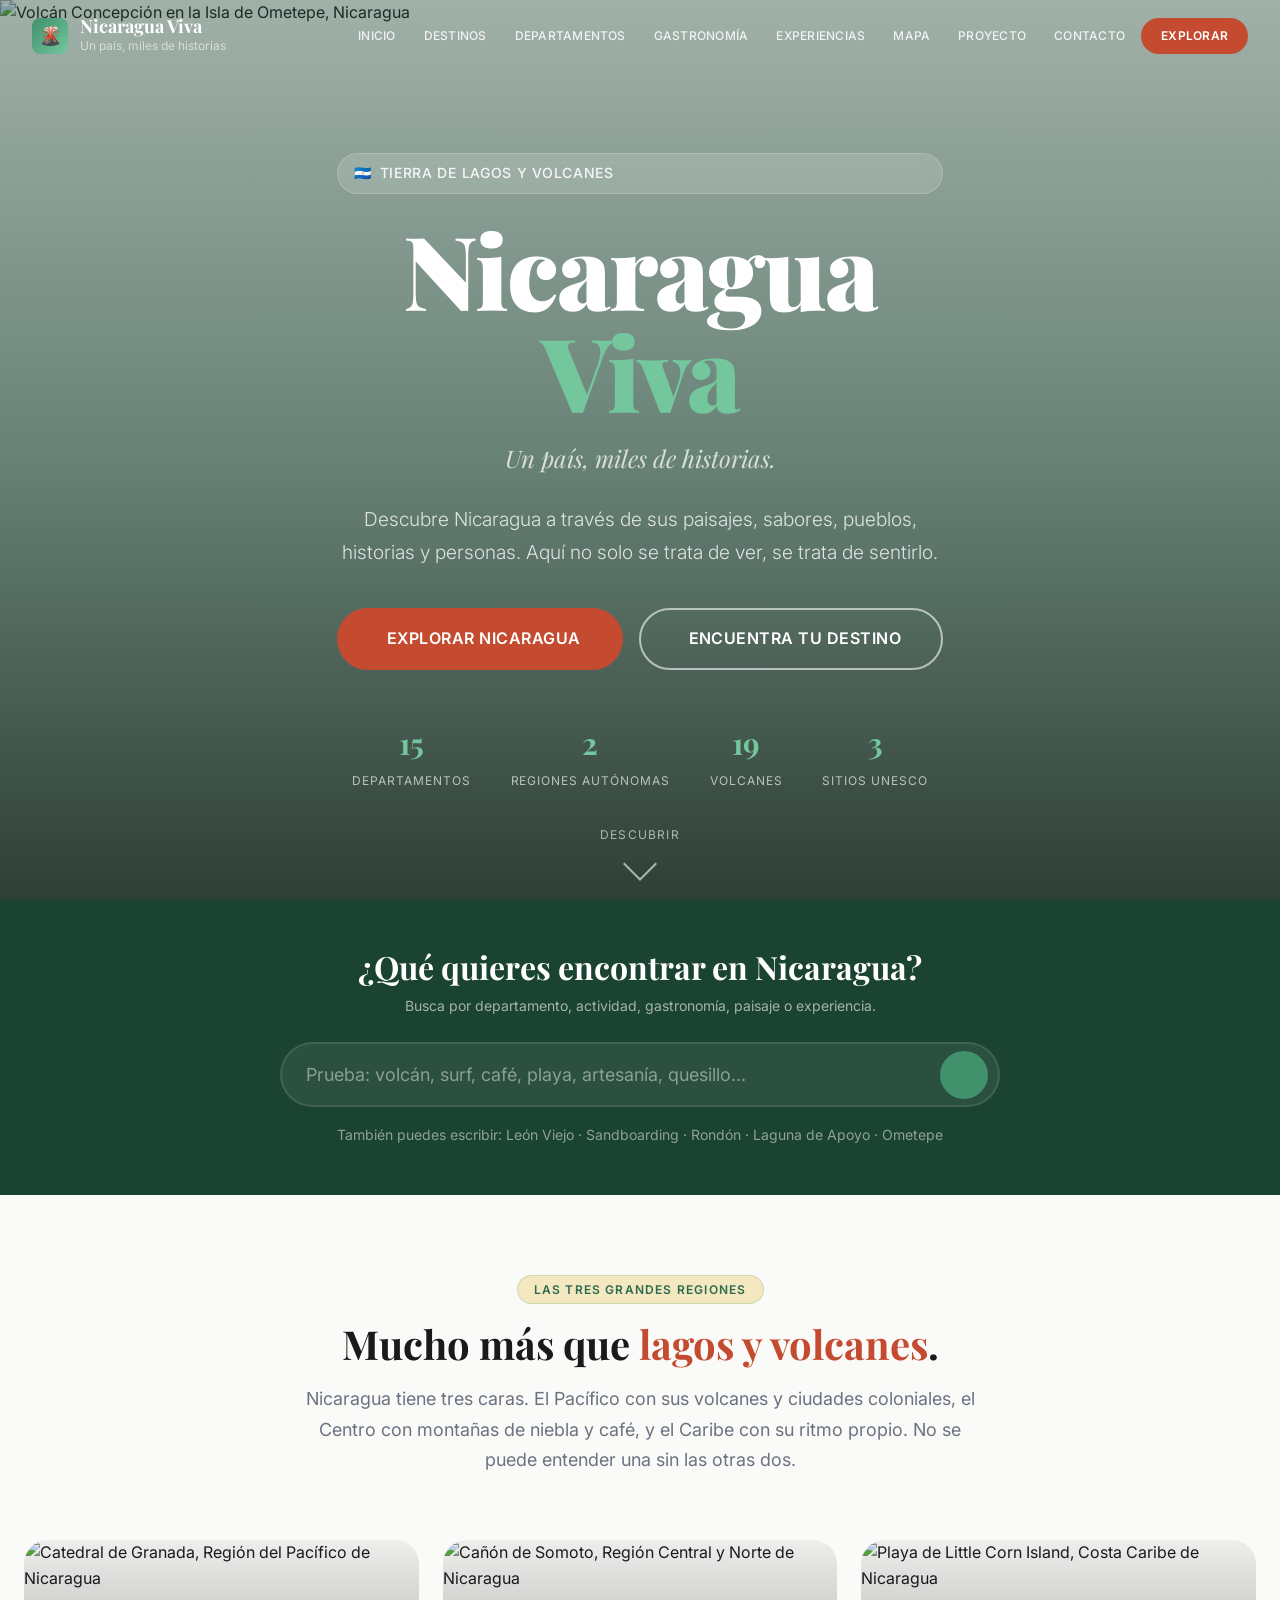
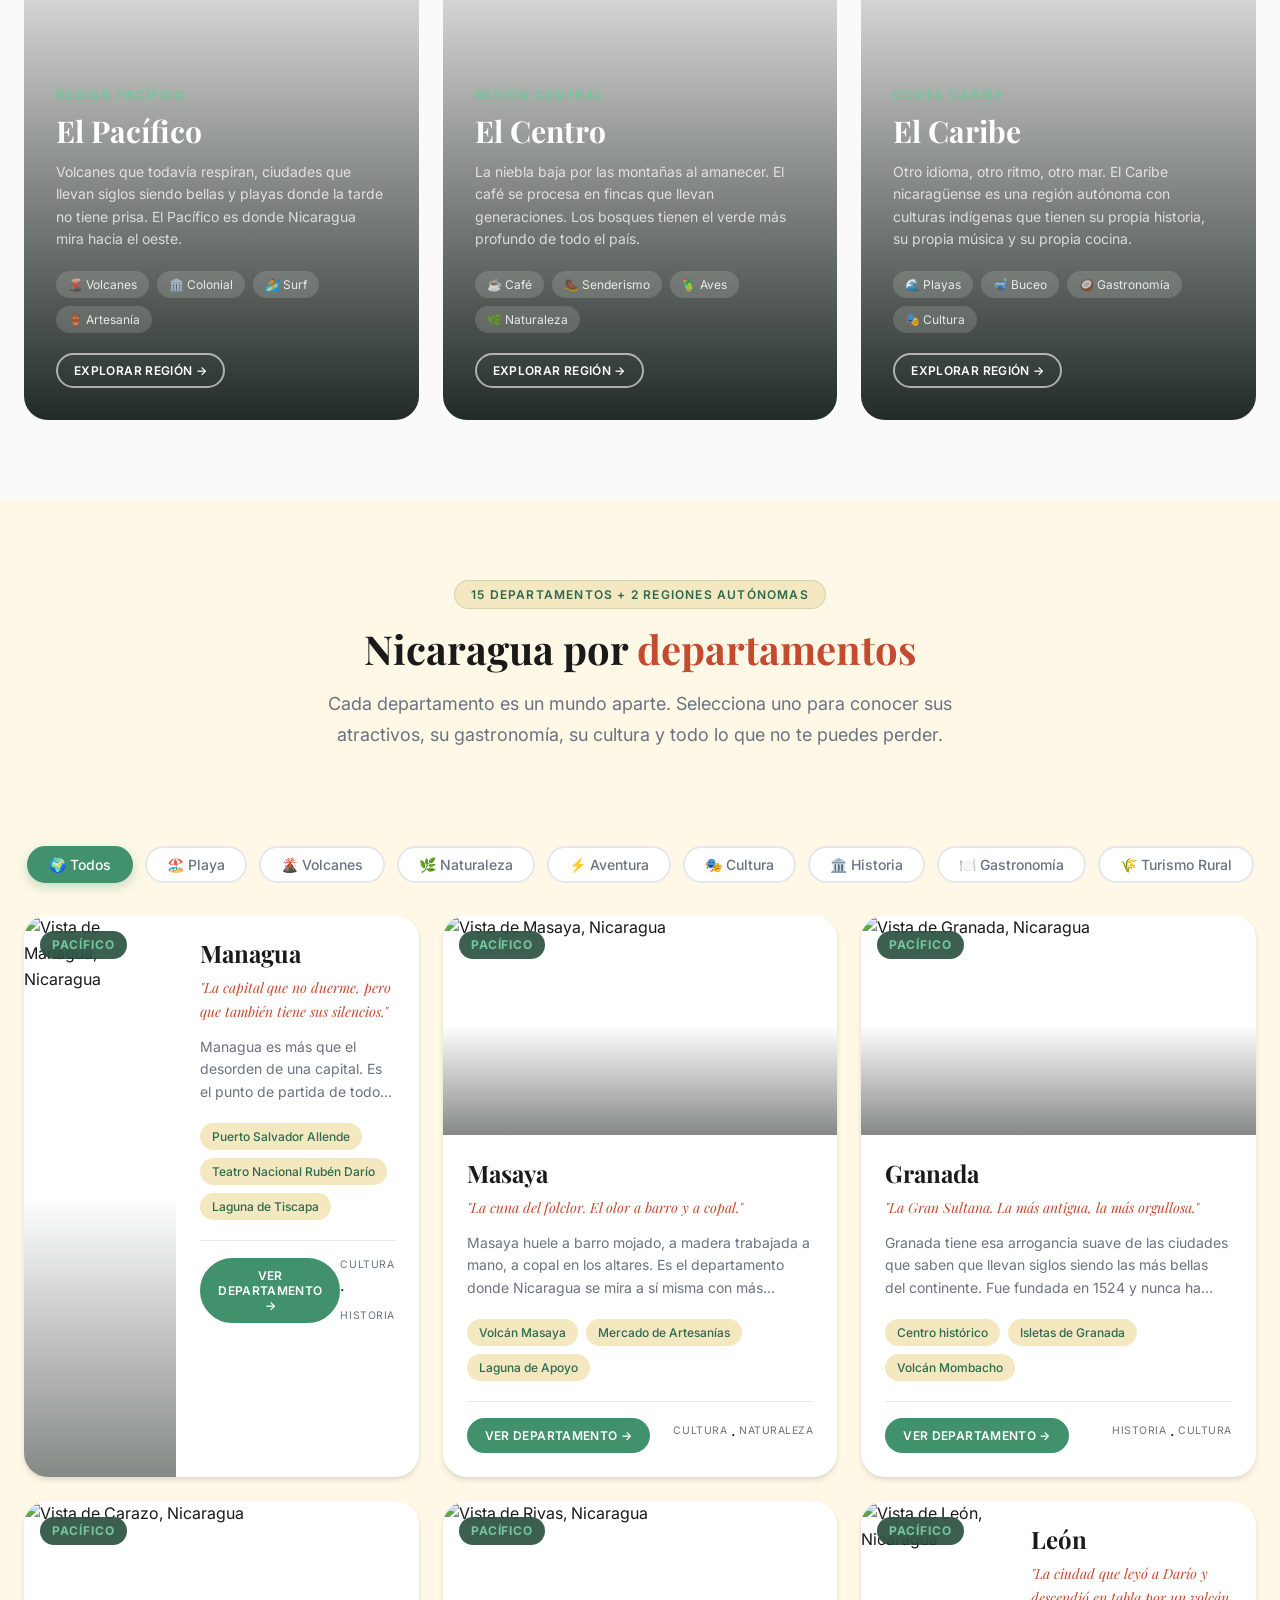
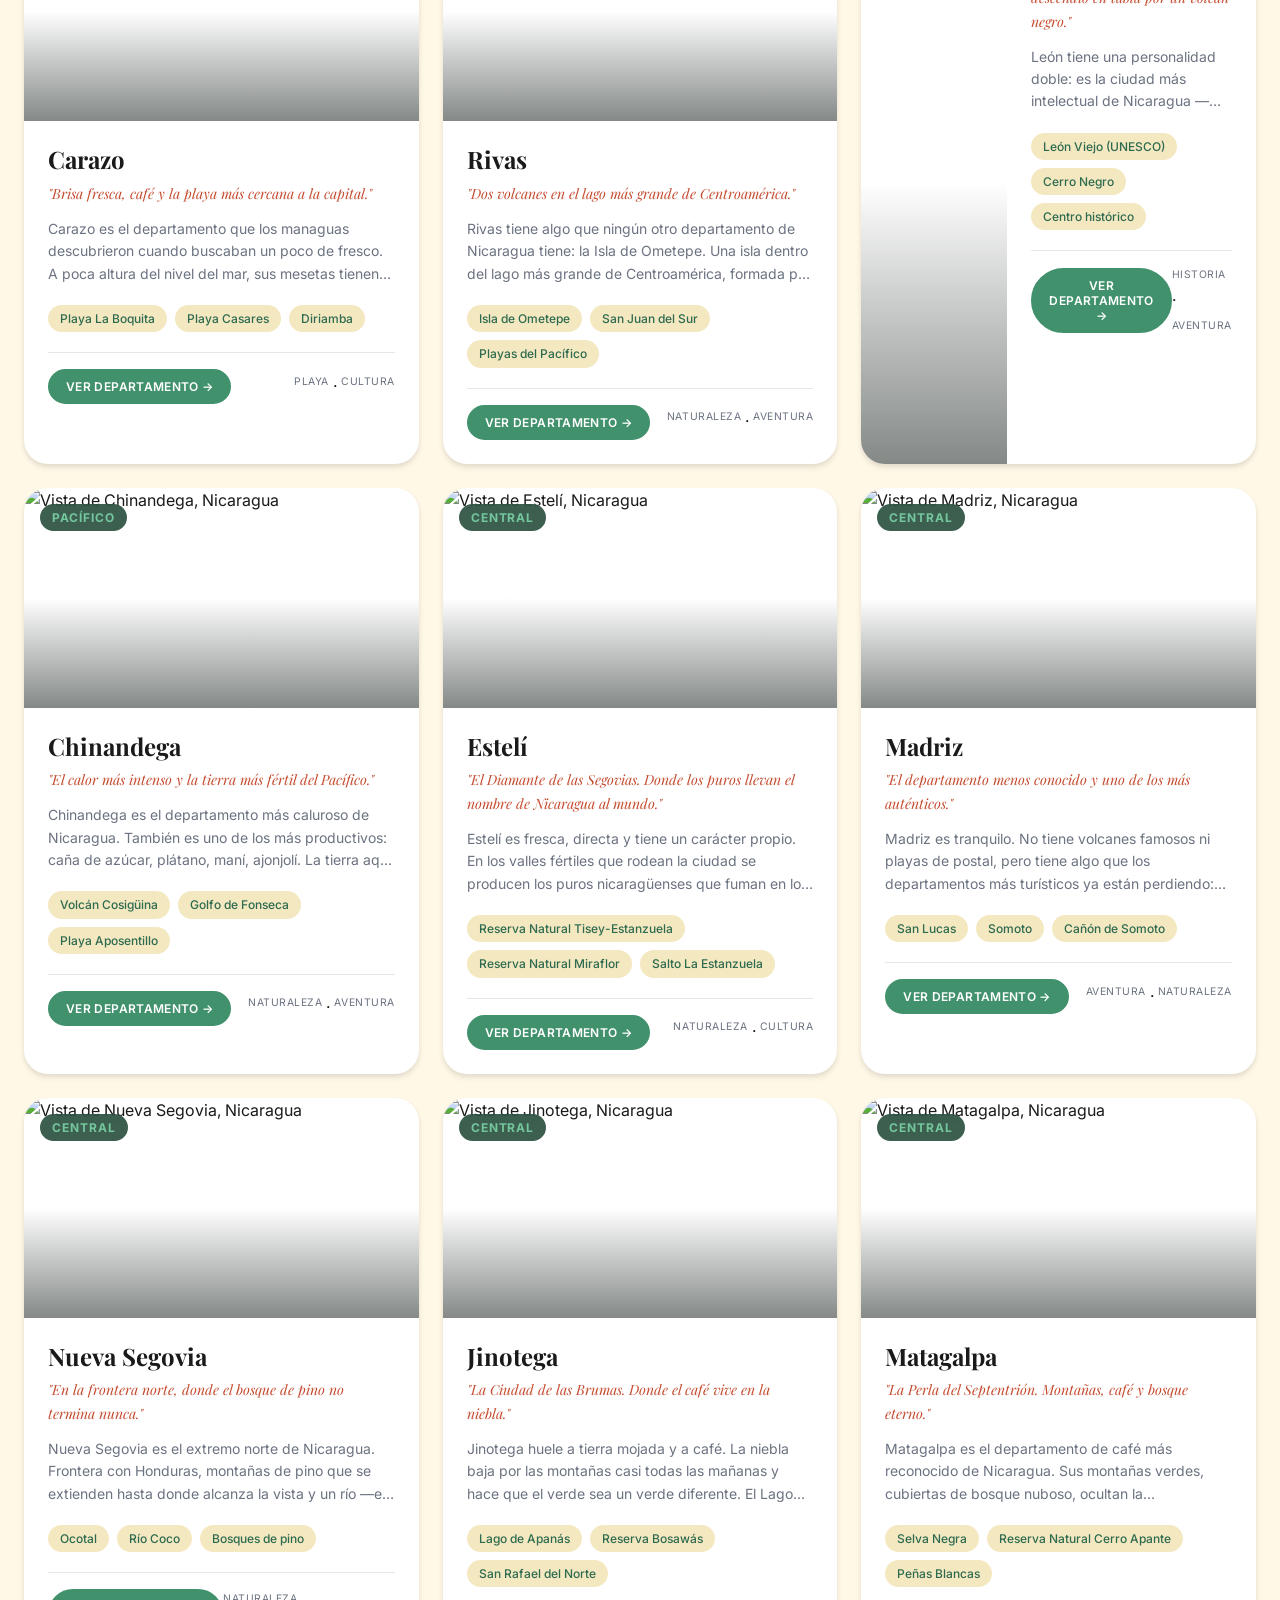
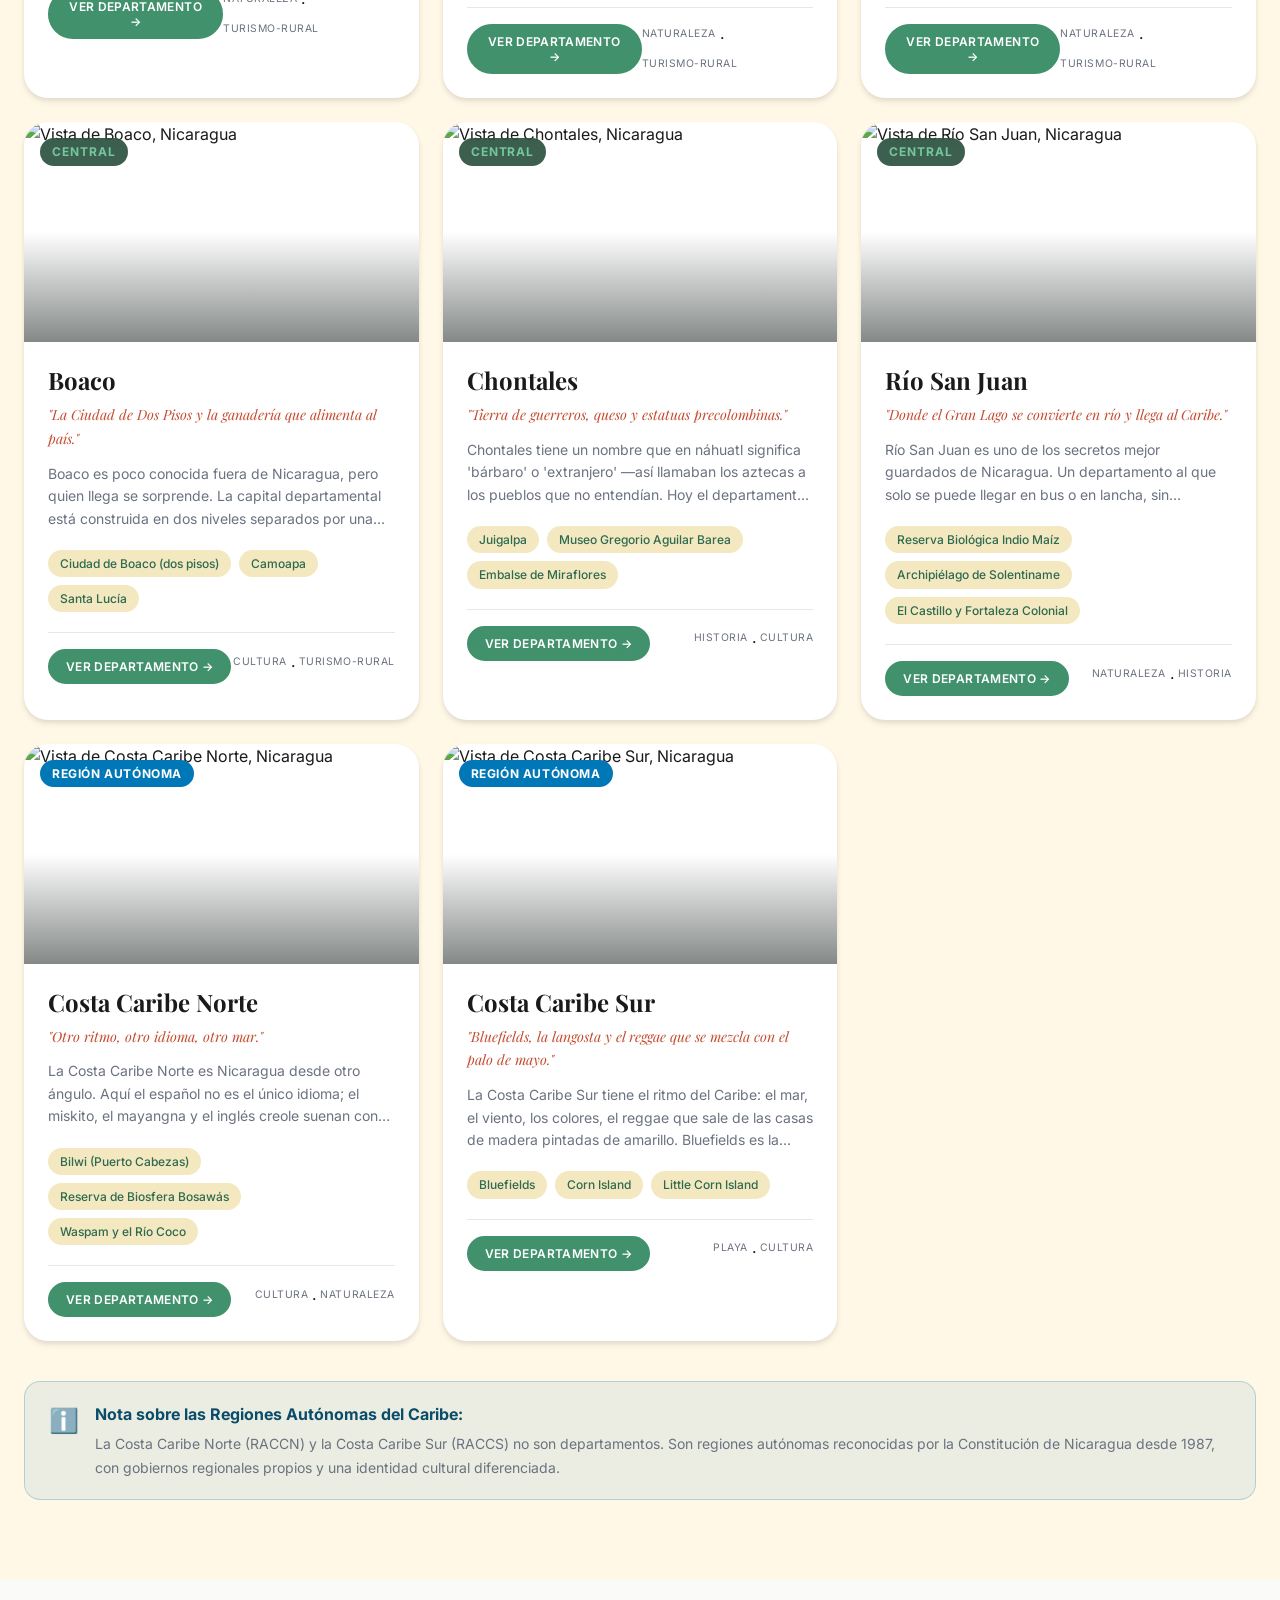
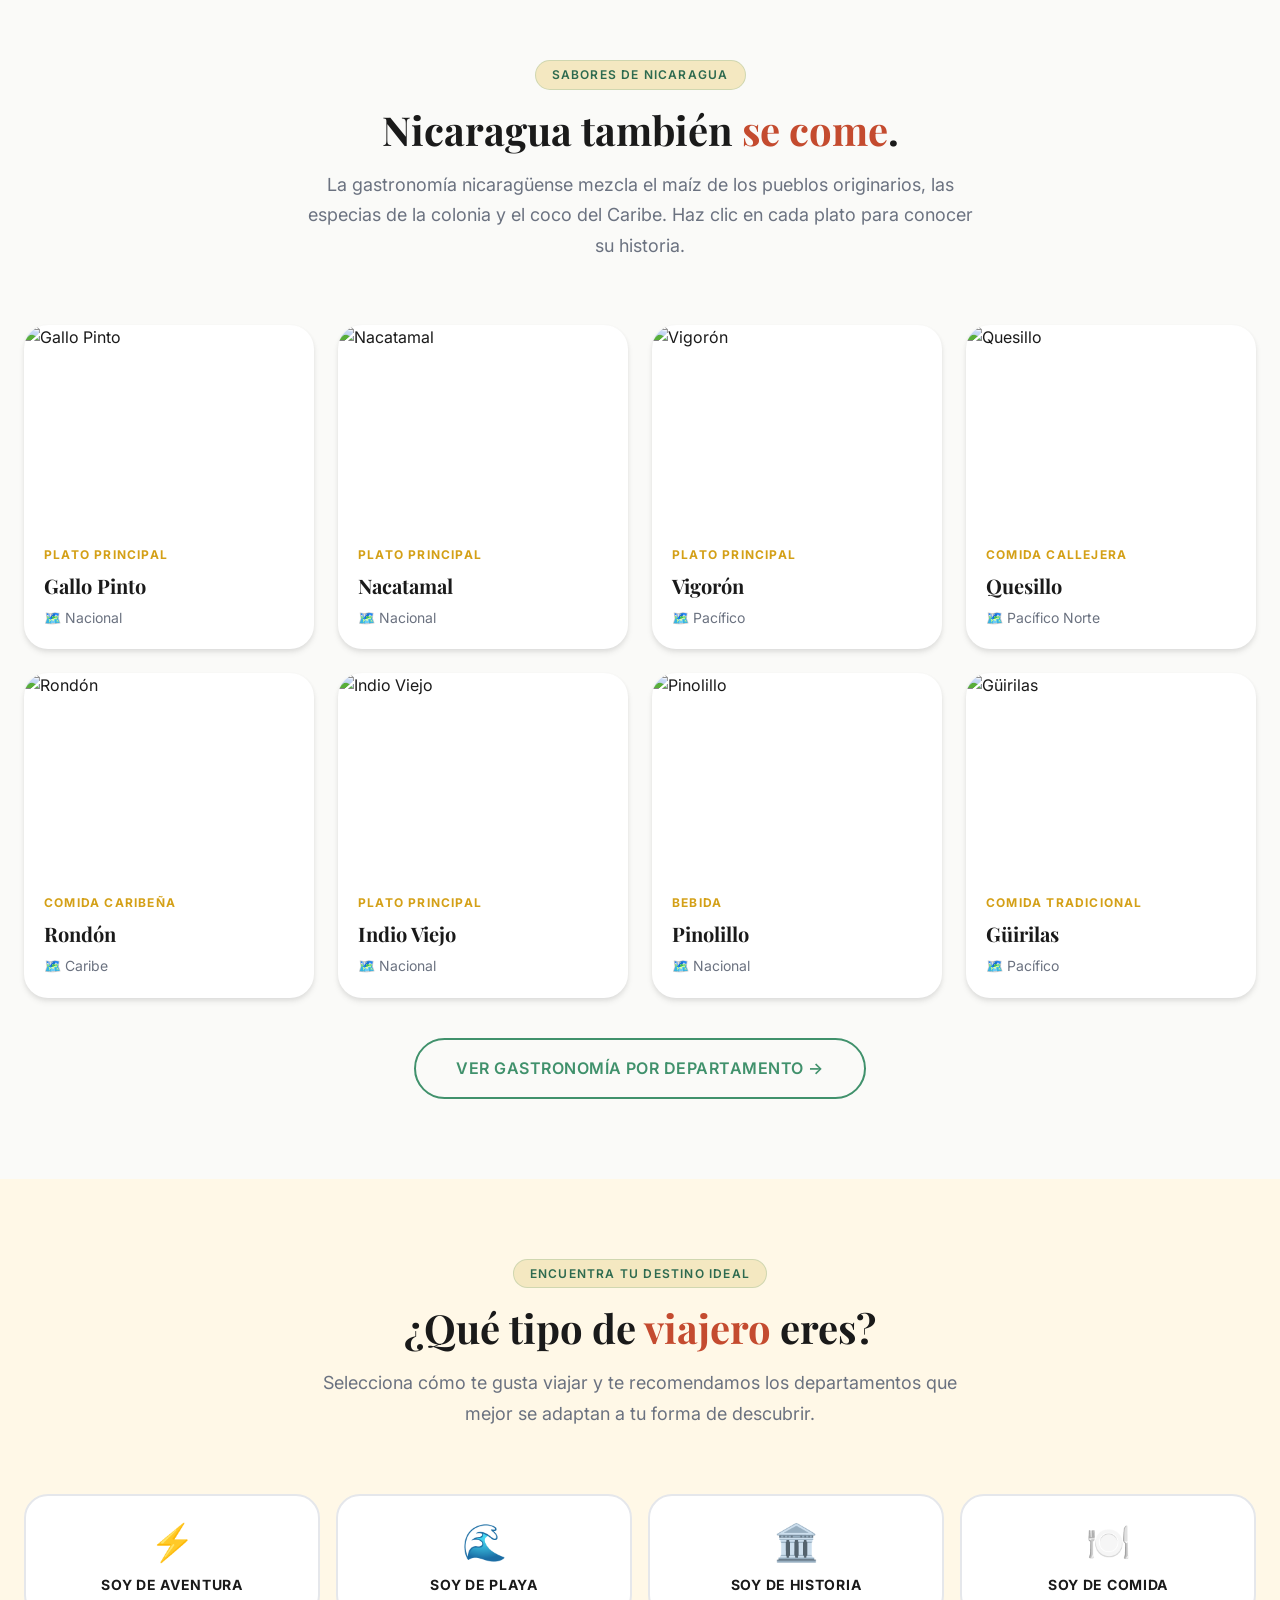
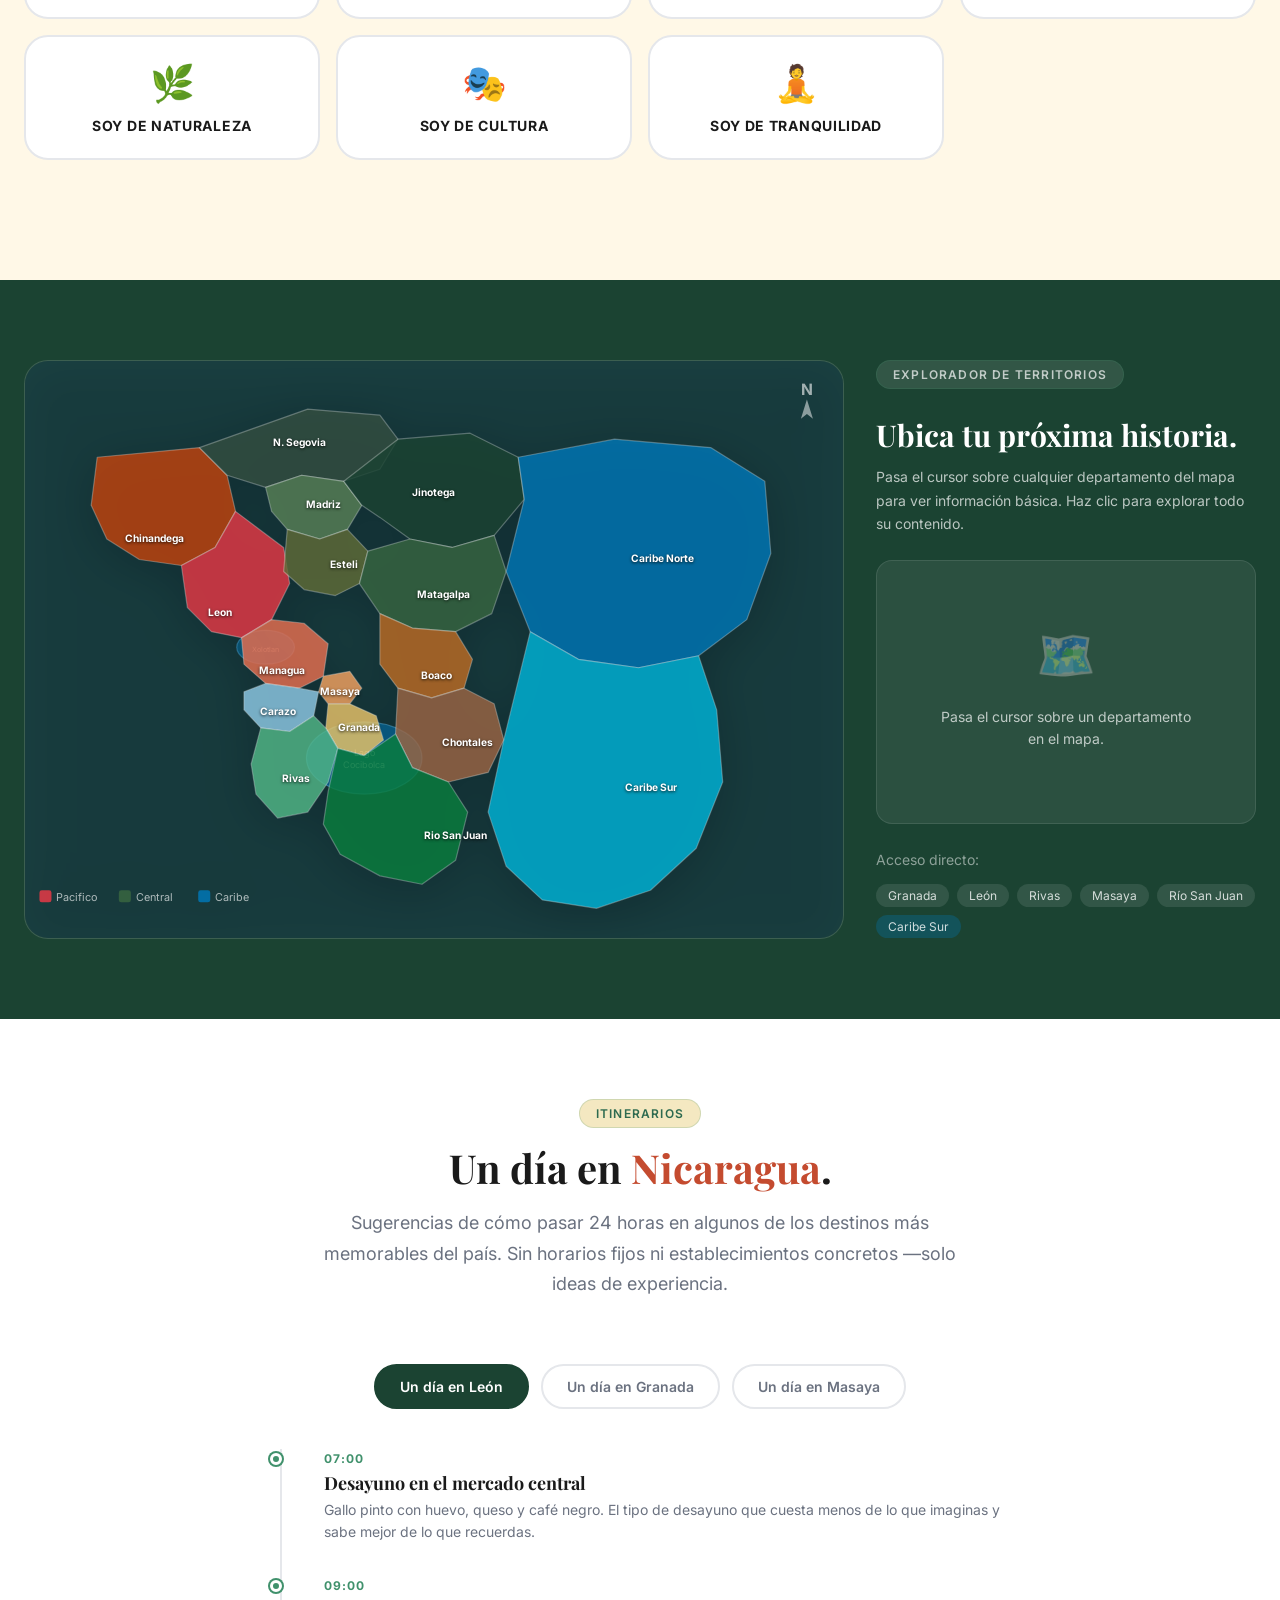
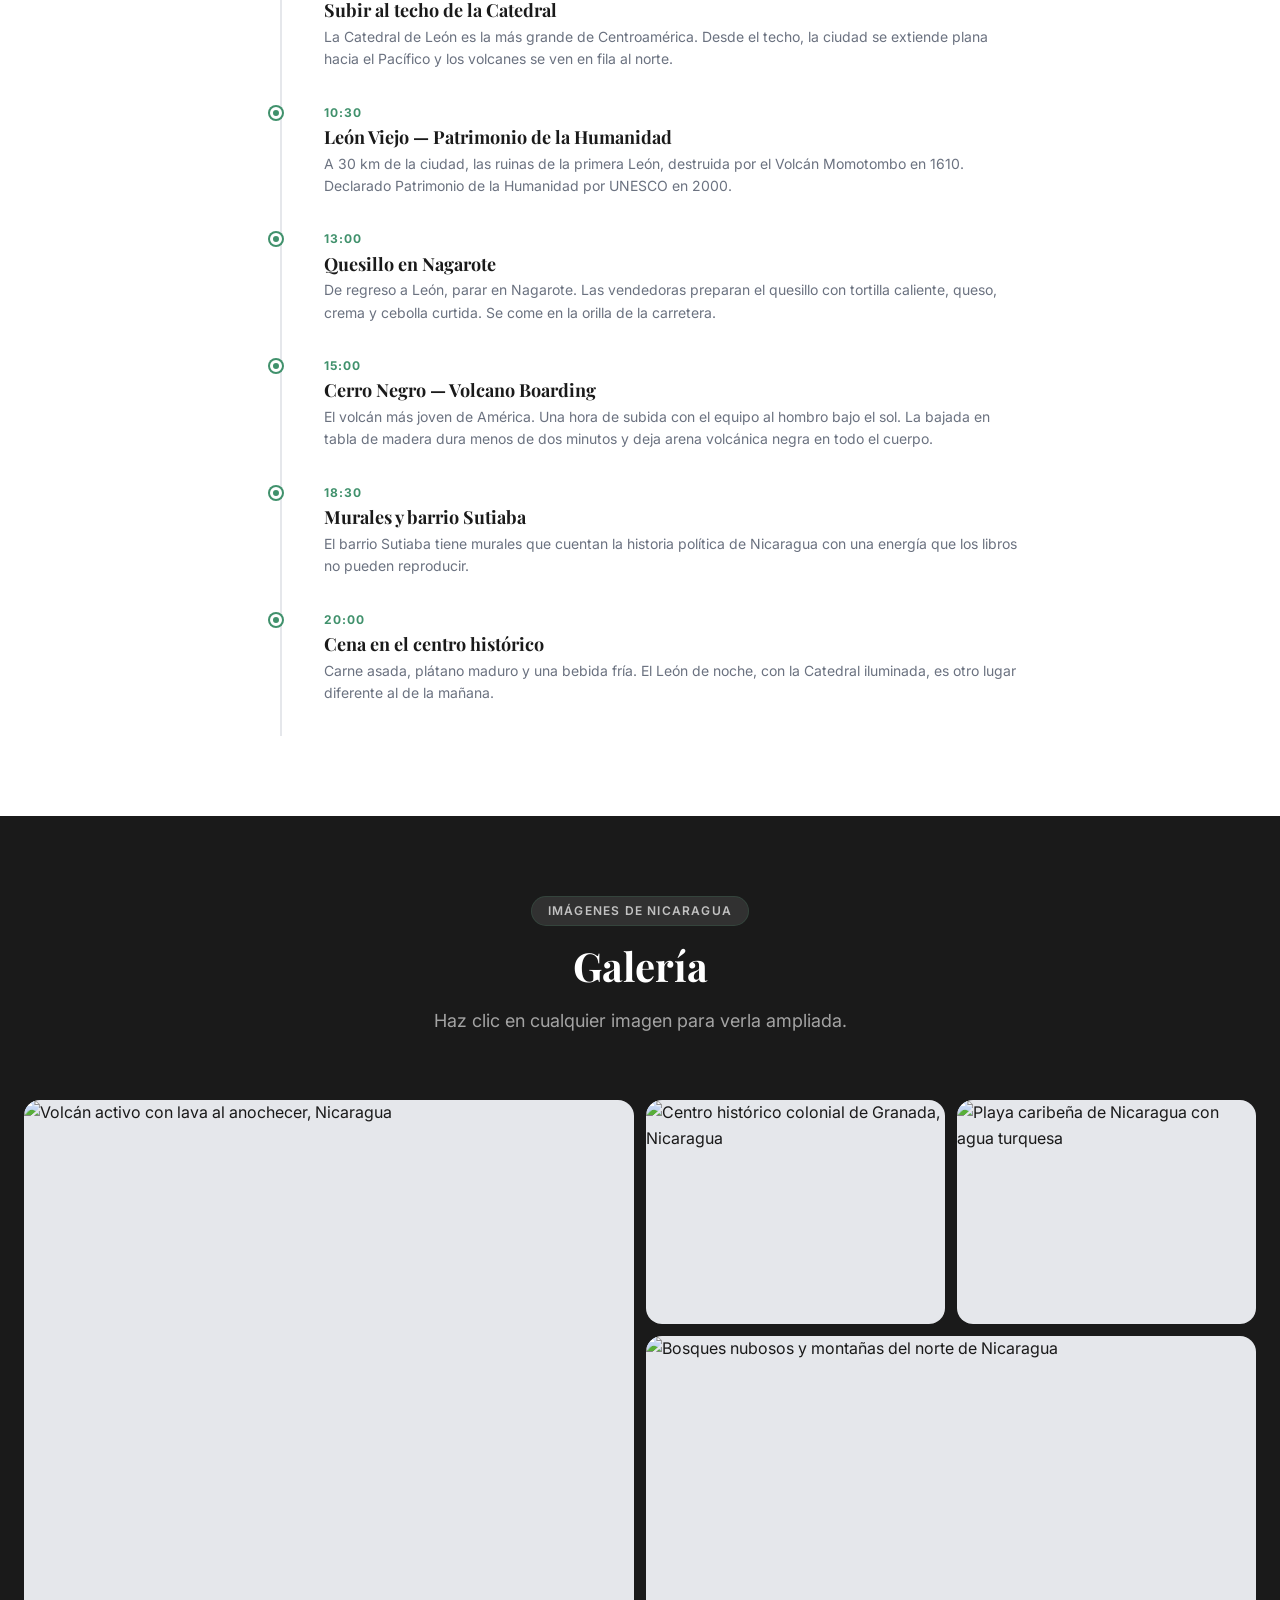
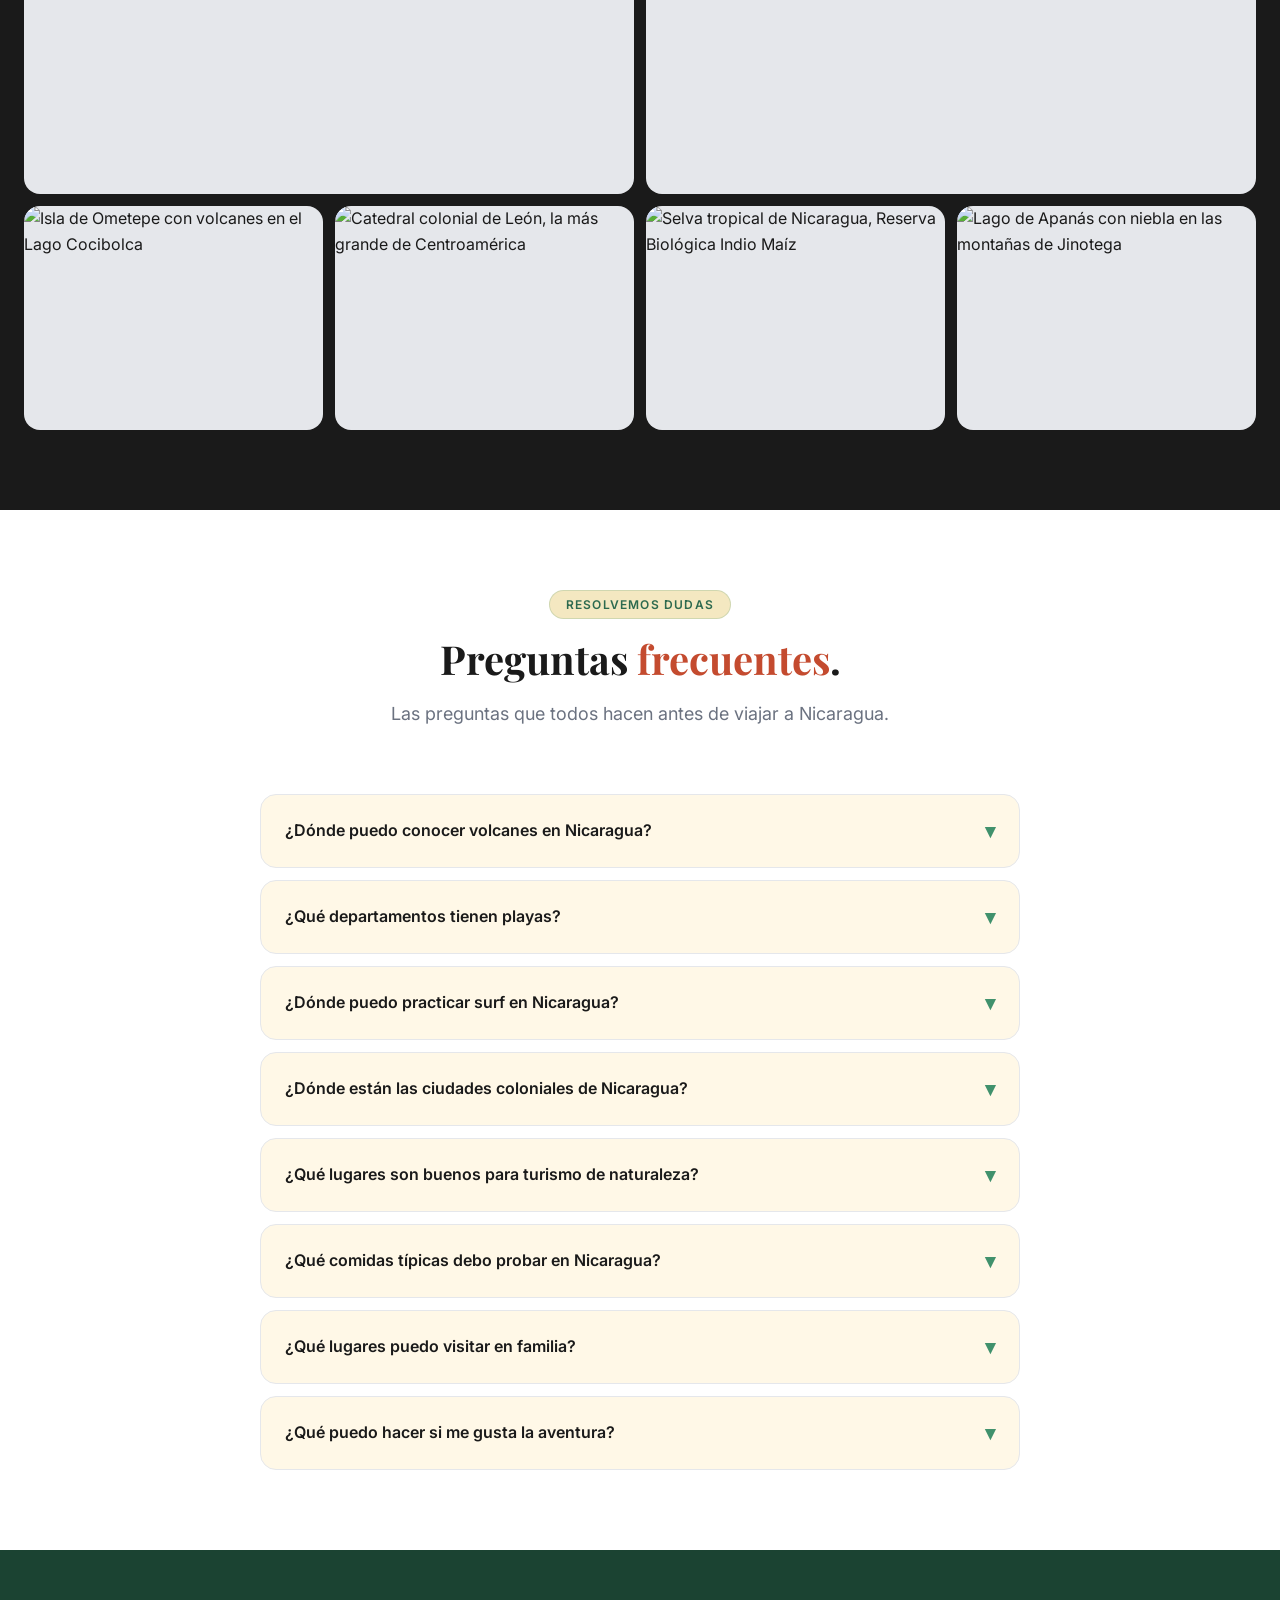
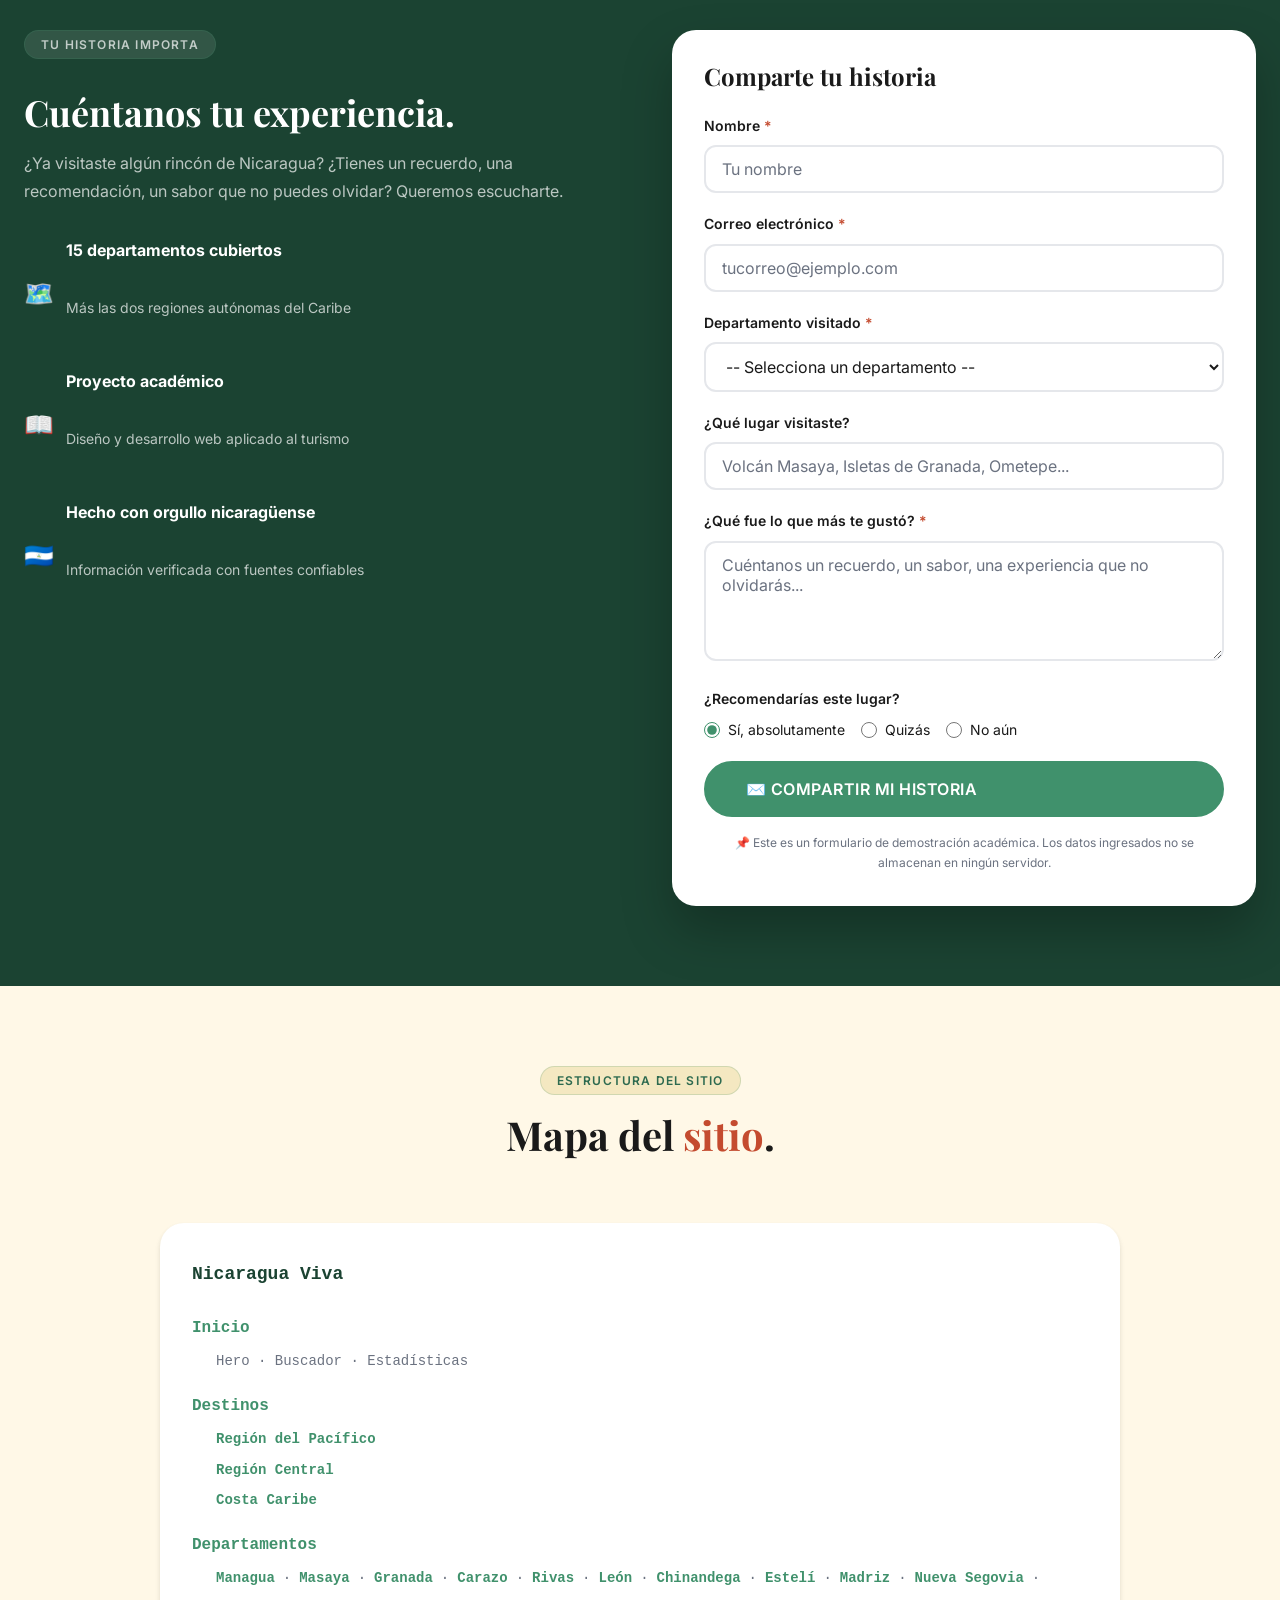
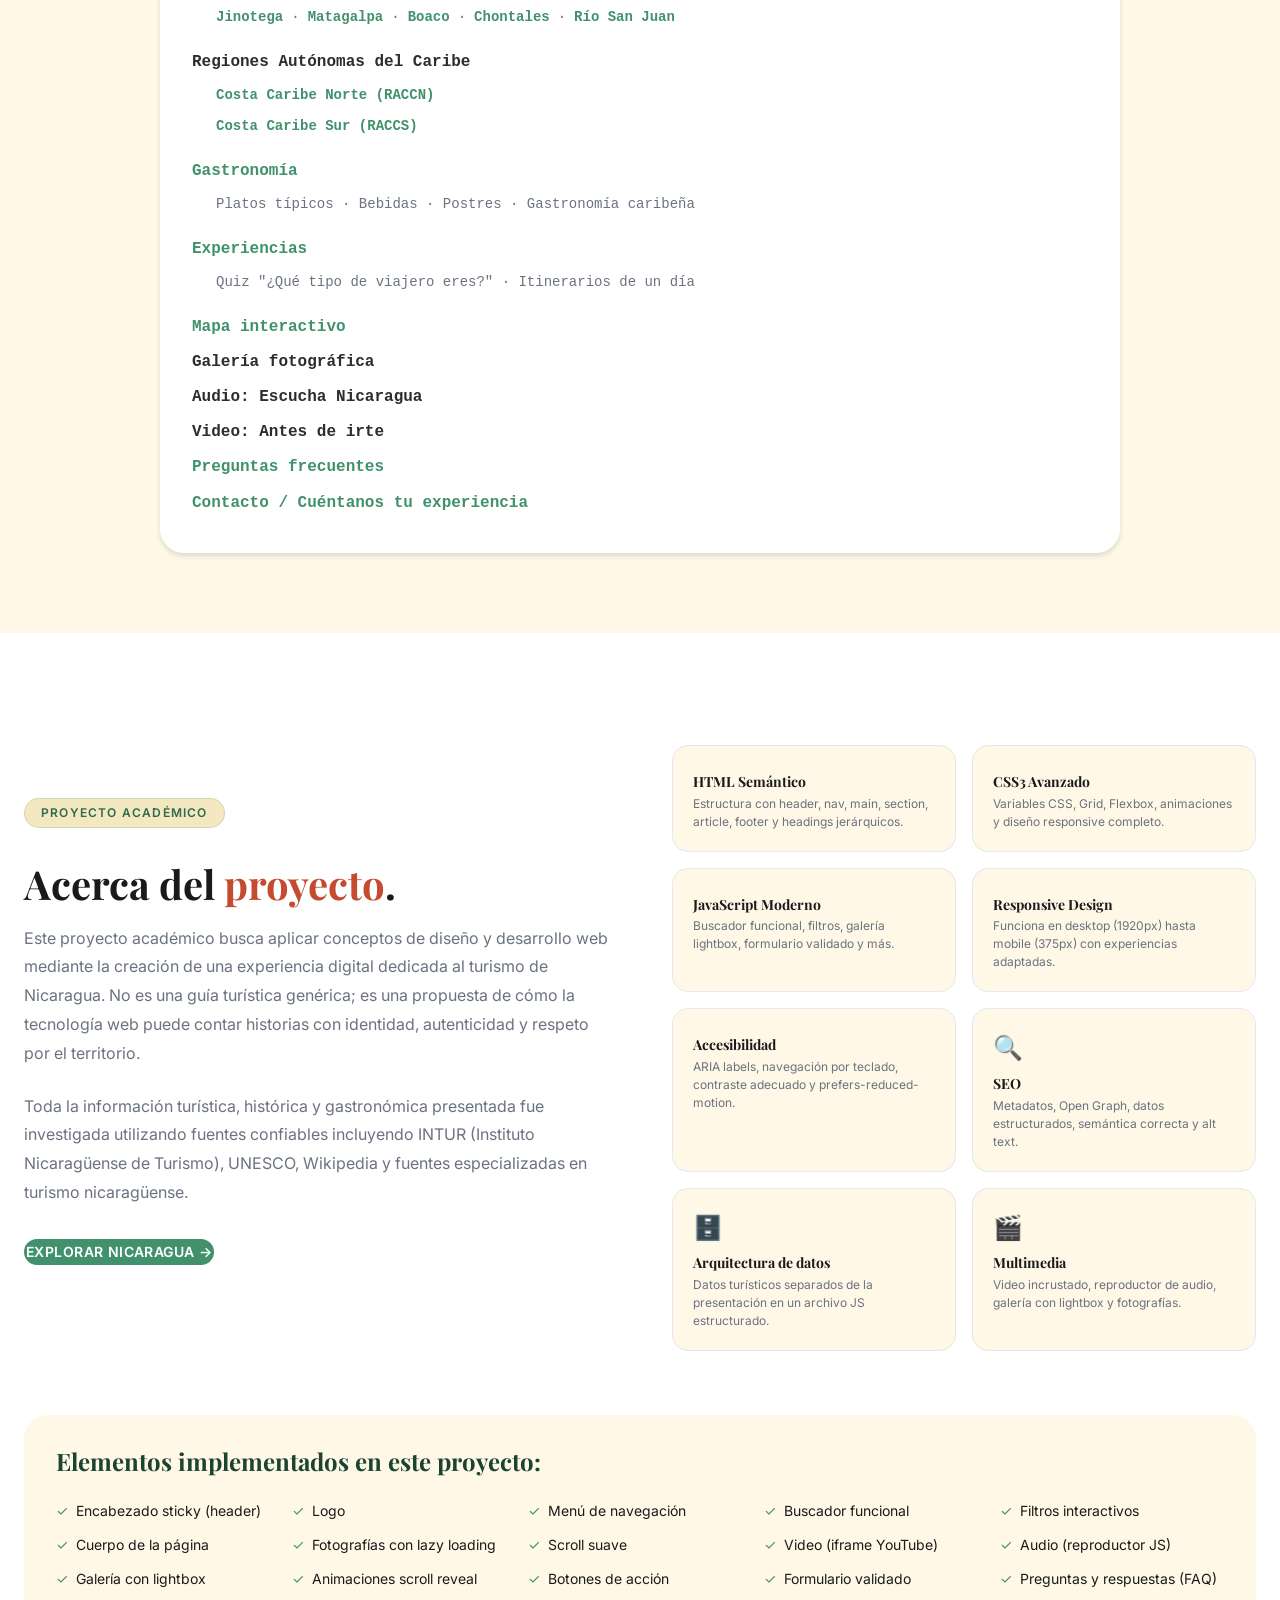
==== index.html @ e7a1990c "Publicar sitio Nicaragua Viva" ====
<!DOCTYPE html>
<html lang="es">
<head>
  <meta charset="UTF-8">
  <meta name="viewport" content="width=device-width, initial-scale=1.0">

  <!-- SEO -->
  <title>Nicaragua Viva - Un país, miles de historias | Turismo en Nicaragua</title>
  <meta name="description" content="Descubre Nicaragua a través de sus 15 departamentos, paisajes, gastronomía, cultura y experiencias únicas. Volcanes, playas, ciudades coloniales, selva tropical y mucho más.">
  <meta name="keywords" content="Nicaragua turismo, destinos turísticos Nicaragua, departamentos de Nicaragua, lugares turísticos Nicaragua, comida típica Nicaragua, turismo Nicaragua">
  <meta name="author" content="Nicaragua Viva — Proyecto Académico">
  <meta name="robots" content="index, follow">
  <link rel="canonical" href="#">

  <!-- Open Graph -->
  <meta property="og:title" content="Nicaragua Viva — Un país, miles de historias">
  <meta property="og:description" content="Descubre Nicaragua a través de sus paisajes, sabores, pueblos, historias y personas.">
  <meta property="og:type" content="website">
  <meta property="og:image" content="https://images.unsplash.com/photo-1506905925346-21bda4d32df4?w=1200">
  <meta property="og:locale" content="es_NI">

  <!-- Twitter Card -->
  <meta name="twitter:card" content="summary_large_image">
  <meta name="twitter:title" content="Nicaragua Viva — Un país, miles de historias">
  <meta name="twitter:description" content="Descubre Nicaragua a través de sus paisajes, sabores, pueblos, historias y personas.">

  <!-- Favicon -->
  <link rel="icon" href="data:image/svg+xml,<svg xmlns='http://www.w3.org/2000/svg' viewBox='0 0 100 100'><text y='.9em' font-size='90'>🌋</text></svg>">

  <!-- Styles -->
  <link rel="stylesheet" href="css/styles.css">

  <!-- Structured Data -->
  <script type="application/ld+json">
  {
    "@context": "https://schema.org",
    "@type": "TouristInformationCenter",
    "name": "Nicaragua Viva",
    "description": "Plataforma turística sobre Nicaragua. Un país, miles de historias.",
    "areaServed": {
      "@type": "Country",
      "name": "Nicaragua"
    }
  }
  </script>
</head>

<body>
  <!-- ============================================================
       HEADER — NAVEGACIÓN PRINCIPAL
       ============================================================ -->
  <header id="main-header" role="banner">
    <div class="header-inner">

      <!-- Logo -->
      <a href="#inicio" class="logo" aria-label="Nicaragua Viva - Ir al inicio">
        <div class="logo-icon" aria-hidden="true">🌋</div>
        <div>
          <div class="logo-text">Nicaragua Viva</div>
          <div class="logo-subtitle">Un país, miles de historias</div>
        </div>
      </a>

      <!-- Navegación Desktop -->
      <nav class="main-nav" role="navigation" aria-label="Menú principal">
        <a href="#inicio" class="nav-link">Inicio</a>
        <a href="#conoce" class="nav-link">Destinos</a>
        <a href="#departamentos" class="nav-link">Departamentos</a>
        <a href="#gastronomia" class="nav-link">Gastronomía</a>
        <a href="#experiencias" class="nav-link">Experiencias</a>
        <a href="#mapa" class="nav-link">Mapa</a>
        <a href="#acerca" class="nav-link">Proyecto</a>
        <a href="#contacto" class="nav-link">Contacto</a>
        <a href="#departamentos" class="nav-link nav-cta">EXPLORAR</a>
      </nav>

      <!-- Hamburger para móvil -->
      <button class="hamburger" id="hamburger-btn"
              aria-label="Abrir menú"
              aria-expanded="false"
              aria-controls="mobile-menu">
        <span class="hamburger-line"></span>
        <span class="hamburger-line"></span>
        <span class="hamburger-line"></span>
      </button>
    </div>
  </header>

  <!-- Mobile Menu -->
  <nav id="mobile-menu" class="mobile-menu" role="navigation" aria-label="Menú móvil">
    <a href="#inicio">🏠 Inicio</a>
    <a href="#conoce">🗺️ Destinos</a>
    <a href="#departamentos">📍 Departamentos</a>
    <a href="#gastronomia">🍽️ Gastronomía</a>
    <a href="#experiencias">⚡ Experiencias</a>
    <a href="#mapa">🗺️ Mapa</a>
    <a href="#faq">❓ FAQ</a>
    <a href="#contacto">✉️ Contacto</a>
    <a href="#acerca">📖 Proyecto</a>
  </nav>

  <!-- ============================================================
       MAIN CONTENT
       ============================================================ -->
  <main id="main-content" role="main">

    <!-- ============================================================
         SECCIÓN 1: HERO
         ============================================================ -->
    <section id="inicio" aria-label="Bienvenida a Nicaragua Viva">
      <div id="hero">
        <div class="hero-video-bg">
          <img src="https://images.unsplash.com/photo-1488085061387-422e29b40080?w=1920&q=85"
               alt="Volcán Concepción en la Isla de Ometepe, Nicaragua"
               id="hero-bg-img">
        </div>
        <div class="hero-bg" aria-hidden="true"></div>

        <div class="hero-content">
          <div class="hero-badge" aria-label="Turismo auténtico">
            <span aria-hidden="true">🇳🇮</span>
            Tierra de Lagos y Volcanes
          </div>

          <h1 class="hero-title">
            Nicaragua<span>Viva</span>
          </h1>

          <p class="hero-subtitle">Un país, miles de historias.</p>

          <p class="hero-desc">
            Descubre Nicaragua a través de sus paisajes, sabores, pueblos, historias y personas.
            Aquí no solo se trata de ver, se trata de sentirlo.
          </p>

          <div class="hero-buttons">
            <a href="#departamentos" class="btn btn-primary btn-lg">
              <span aria-hidden="true"></span> Explorar Nicaragua
            </a>
            <a href="#buscar" class="btn btn-secondary btn-lg">
              <span aria-hidden="true"></span> Encuentra tu destino
            </a>
          </div>
        </div>

        <!-- Estadísticas -->
        <div class="hero-stats" aria-label="Estadísticas de Nicaragua">
          <div class="hero-stat">
            <span class="hero-stat-number">15</span>
            <span class="hero-stat-label">Departamentos</span>
          </div>
          <div class="hero-stat">
            <span class="hero-stat-number">2</span>
            <span class="hero-stat-label">Regiones autónomas</span>
          </div>
          <div class="hero-stat">
            <span class="hero-stat-number">19</span>
            <span class="hero-stat-label">Volcanes</span>
          </div>
          <div class="hero-stat">
            <span class="hero-stat-number">3</span>
            <span class="hero-stat-label">Sitios UNESCO</span>
          </div>
        </div>

        <!-- Scroll indicator -->
        <div class="hero-scroll-indicator" aria-hidden="true">
          <span>Descubrir</span>
          <div class="scroll-arrow"></div>
        </div>
      </div>
    </section>

    <!-- ============================================================
         SECCIÓN 2: BUSCADOR
         ============================================================ -->
    <section id="buscar" class="search-section" aria-label="Buscador de destinos">
      <div class="container">
        <div style="text-align:center;margin-bottom:var(--space-6)">
          <h2 style="color:white;font-size:clamp(1.5rem,3vw,2rem);margin-bottom:var(--space-2)" data-animate>
            ¿Qué quieres encontrar en Nicaragua?
          </h2>
          <p style="color:rgba(255,255,255,0.6);font-size:var(--text-sm)" data-animate>
            Busca por departamento, actividad, gastronomía, paisaje o experiencia.
          </p>
        </div>
        <div class="search-wrapper" role="search">
          <label for="search-input" class="sr-only">Buscar destinos en Nicaragua</label>
          <input type="search"
                 id="search-input"
                 class="search-input"
                 placeholder="Prueba: volcán, surf, café, playa, artesanía, quesillo..."
                 autocomplete="off"
                 aria-label="Buscar destinos, actividades o gastronomía en Nicaragua">
          <button class="search-btn" id="search-btn" aria-label="Buscar"></button>
          <div id="search-results" class="search-results" role="listbox" aria-label="Resultados de búsqueda">
            <div class="search-result-item">
              <span class="search-result-icon"></span>
              <div>
                <p class="search-result-title" style="color:rgba(255,255,255,0.6)">Empieza a escribir para buscar...</p>
                <p class="search-result-type">Departamentos · Atractivos · Gastronomía · Actividades</p>
              </div>
            </div>
          </div>
        </div>
        <p class="search-hint" data-animate>
          También puedes escribir: León Viejo · Sandboarding · Rondón · Laguna de Apoyo · Ometepe
        </p>
      </div>
    </section>

    <!-- ============================================================
         SECCIÓN 3: CONOCE NICARAGUA — Las tres grandes regiones
         ============================================================ -->
    <section id="conoce" class="section" aria-label="Regiones de Nicaragua">
      <div class="container">
        <div class="section-header">
          <span class="section-badge">Las tres grandes regiones</span>
          <h2 class="section-title" data-animate>
            Mucho más que <em>lagos y volcanes</em>.
          </h2>
          <p class="section-desc" data-animate>
            Nicaragua tiene tres caras. El Pacífico con sus volcanes y ciudades coloniales,
            el Centro con montañas de niebla y café, y el Caribe con su ritmo propio.
            No se puede entender una sin las otras dos.
          </p>
        </div>

        <div class="regions-grid" data-animate>
          <!-- Región Pacífico -->
          <article class="region-card">
            <img src="https://viajandocongabriel.com/wp-content/uploads/2023/05/1920x1080_aerials_beach2-e1683310503950.jpg"
                 alt="Catedral de Granada, Región del Pacífico de Nicaragua"
                 class="region-img"
                 loading="lazy">
            <div class="region-overlay" aria-hidden="true"></div>
            <div class="region-content">
              <p class="region-label">Región Pacífico</p>
              <h3 class="region-name">El Pacífico</h3>
              <p class="region-desc">
                Volcanes que todavía respiran, ciudades que llevan siglos siendo bellas y playas
                donde la tarde no tiene prisa. El Pacífico es donde Nicaragua mira hacia el oeste.
              </p>
              <div class="region-activities">
                <span class="region-tag">🌋 Volcanes</span>
                <span class="region-tag">🏛️ Colonial</span>
                <span class="region-tag">🏄 Surf</span>
                <span class="region-tag">🏺 Artesanía</span>
              </div>
              <button class="btn btn-secondary btn-sm" data-region-filter="pacifico">
                Explorar región →
              </button>
            </div>
          </article>

          <!-- Región Centro -->
          <article class="region-card">
            <img src="https://encrypted-tbn0.gstatic.com/images?q=tbn:ANd9GcRVxReZ52aJBD3GkdYcbl0be83jcu_t6eCYb830IvH-Wg&s=10"
                 alt="Cañón de Somoto, Región Central y Norte de Nicaragua"
                 class="region-img"
                 loading="lazy">
            <div class="region-overlay" aria-hidden="true"></div>
            <div class="region-content">
              <p class="region-label">Región Central</p>
              <h3 class="region-name">El Centro</h3>
              <p class="region-desc">
                La niebla baja por las montañas al amanecer. El café se procesa en fincas que llevan
                generaciones. Los bosques tienen el verde más profundo de todo el país.
              </p>
              <div class="region-activities">
                <span class="region-tag">☕ Café</span>
                <span class="region-tag">🥾 Senderismo</span>
                <span class="region-tag">🦜 Aves</span>
                <span class="region-tag">🌿 Naturaleza</span>
              </div>
              <button class="btn btn-secondary btn-sm" data-region-filter="centro">
                Explorar región →
              </button>
            </div>
          </article>

          <!-- Región Caribe -->
          <article class="region-card">
            <img src="https://encrypted-tbn0.gstatic.com/images?q=tbn:ANd9GcSDVL0jVD_Il3iyotM38Nsa5QJ6-S0hXkBosoyWG235Qw&s=10"
                 alt="Playa de Little Corn Island, Costa Caribe de Nicaragua"
                 class="region-img"
                 loading="lazy">
            <div class="region-overlay" aria-hidden="true"></div>
            <div class="region-content">
              <p class="region-label">Costa Caribe</p>
              <h3 class="region-name">El Caribe</h3>
              <p class="region-desc">
                Otro idioma, otro ritmo, otro mar. El Caribe nicaragüense es una región autónoma
                con culturas indígenas que tienen su propia historia, su propia música y su propia cocina.
              </p>
              <div class="region-activities">
                <span class="region-tag">🌊 Playas</span>
                <span class="region-tag">🤿 Buceo</span>
                <span class="region-tag">🥥 Gastronomía</span>
                <span class="region-tag">🎭 Cultura</span>
              </div>
              <button class="btn btn-secondary btn-sm" data-region-filter="caribe">
                Explorar región →
              </button>
            </div>
          </article>
        </div>
      </div>
    </section>

    <!-- ============================================================
         SECCIÓN 4: DEPARTAMENTOS — El corazón de la página
         ============================================================ -->
    <section id="departamentos" class="section bg-arena" aria-label="Departamentos de Nicaragua">
      <div class="container">
        <div class="section-header">
          <span class="section-badge">15 departamentos + 2 regiones autónomas</span>
          <h2 class="section-title" data-animate>
            Nicaragua por <em>departamentos</em>
          </h2>
          <p class="section-desc" data-animate>
            Cada departamento es un mundo aparte. Selecciona uno para conocer sus atractivos,
            su gastronomía, su cultura y todo lo que no te puedes perder.
          </p>
        </div>

        <!-- Filtros -->
        <div class="filter-bar" role="group" aria-label="Filtrar por tipo de turismo">
          <button class="filter-btn active" data-filter="todos" aria-pressed="true">🌍 Todos</button>
          <button class="filter-btn" data-filter="playa" aria-pressed="false">🏖️ Playa</button>
          <button class="filter-btn" data-filter="volcanes" aria-pressed="false">🌋 Volcanes</button>
          <button class="filter-btn" data-filter="naturaleza" aria-pressed="false">🌿 Naturaleza</button>
          <button class="filter-btn" data-filter="aventura" aria-pressed="false">⚡ Aventura</button>
          <button class="filter-btn" data-filter="cultura" aria-pressed="false">🎭 Cultura</button>
          <button class="filter-btn" data-filter="historia" aria-pressed="false">🏛️ Historia</button>
          <button class="filter-btn" data-filter="gastronomia" aria-pressed="false">🍽️ Gastronomía</button>
          <button class="filter-btn" data-filter="turismo-rural" aria-pressed="false">🌾 Turismo Rural</button>
        </div>

        <!-- Grid de departamentos -->
        <div id="departments-grid"
             class="departments-grid"
             style="grid-template-columns:repeat(auto-fill,minmax(300px,1fr));gap:var(--space-6)"
             role="list"
             aria-label="Lista de departamentos de Nicaragua">
          <!-- Renderizado por JavaScript -->
          <div class="skeleton" style="height:400px;border-radius:16px"></div>
          <div class="skeleton" style="height:400px;border-radius:16px"></div>
          <div class="skeleton" style="height:400px;border-radius:16px"></div>
        </div>

        <!-- Nota sobre las Regiones Autónomas del Caribe -->
        <div style="background:rgba(0,119,182,0.08);border:1px solid rgba(0,119,182,0.25);border-radius:var(--radius-xl);padding:var(--space-5) var(--space-6);margin-top:var(--space-10);display:flex;gap:var(--space-4);align-items:flex-start" role="note">
          <span style="font-size:var(--text-2xl)" aria-hidden="true">ℹ️</span>
          <div>
            <strong style="color:var(--color-azul-lago)">Nota sobre las Regiones Autónomas del Caribe:</strong>
            <p style="color:var(--color-gris);font-size:var(--text-sm);margin-top:var(--space-1)">
              La Costa Caribe Norte (RACCN) y la Costa Caribe Sur (RACCS) no son departamentos.
              Son regiones autónomas reconocidas por la Constitución de Nicaragua desde 1987,
              con gobiernos regionales propios y una identidad cultural diferenciada.
            </p>
          </div>
        </div>
      </div>
    </section>

    <!-- ============================================================
         SECCIÓN 5: GASTRONOMÍA
         ============================================================ -->
    <section id="gastronomia" class="section" aria-label="Gastronomía de Nicaragua">
      <div class="container">
        <div class="section-header">
          <span class="section-badge">Sabores de Nicaragua</span>
          <h2 class="section-title" data-animate>
            Nicaragua también <em>se come</em>.
          </h2>
          <p class="section-desc" data-animate>
            La gastronomía nicaragüense mezcla el maíz de los pueblos originarios,
            las especias de la colonia y el coco del Caribe. Haz clic en cada plato para conocer su historia.
          </p>
        </div>

        <div class="gastronomy-grid" id="gastronomy-grid" data-animate>
          <!-- Renderizado por JS -->
        </div>

        <div style="text-align:center;margin-top:var(--space-10)" data-animate>
          <a href="#departamentos" class="btn btn-outline-verde btn-lg">
            Ver gastronomía por departamento →
          </a>
        </div>
      </div>
    </section>

    <!-- ============================================================
         SECCIÓN 6: ¿QUÉ TIPO DE VIAJERO ERES? (Quiz)
         ============================================================ -->
    <section id="experiencias" class="quiz-section" aria-label="Selecciona tu tipo de viaje">
      <div class="container">
        <div class="section-header">
          <span class="section-badge">Encuentra tu destino ideal</span>
          <h2 class="section-title" data-animate>
            ¿Qué tipo de <em>viajero</em> eres?
          </h2>
          <p class="section-desc" data-animate>
            Selecciona cómo te gusta viajar y te recomendamos los departamentos
            que mejor se adaptan a tu forma de descubrir.
          </p>
        </div>

        <div class="traveler-types" role="group" aria-label="Tipos de viajero">
          <button class="traveler-type-btn" data-type="aventura" aria-pressed="false">
            <span class="traveler-type-icon" aria-hidden="true">⚡</span>
            <span class="traveler-type-label">Soy de Aventura</span>
          </button>
          <button class="traveler-type-btn" data-type="playa" aria-pressed="false">
            <span class="traveler-type-icon" aria-hidden="true">🌊</span>
            <span class="traveler-type-label">Soy de Playa</span>
          </button>
          <button class="traveler-type-btn" data-type="historia" aria-pressed="false">
            <span class="traveler-type-icon" aria-hidden="true">🏛️</span>
            <span class="traveler-type-label">Soy de Historia</span>
          </button>
          <button class="traveler-type-btn" data-type="comida" aria-pressed="false">
            <span class="traveler-type-icon" aria-hidden="true">🍽️</span>
            <span class="traveler-type-label">Soy de Comida</span>
          </button>
          <button class="traveler-type-btn" data-type="naturaleza" aria-pressed="false">
            <span class="traveler-type-icon" aria-hidden="true">🌿</span>
            <span class="traveler-type-label">Soy de Naturaleza</span>
          </button>
          <button class="traveler-type-btn" data-type="cultura" aria-pressed="false">
            <span class="traveler-type-icon" aria-hidden="true">🎭</span>
            <span class="traveler-type-label">Soy de Cultura</span>
          </button>
          <button class="traveler-type-btn" data-type="tranquilidad" aria-pressed="false">
            <span class="traveler-type-icon" aria-hidden="true">🧘</span>
            <span class="traveler-type-label">Soy de Tranquilidad</span>
          </button>
        </div>

        <div id="quiz-results" class="quiz-results" aria-live="polite" aria-label="Resultados del quiz"></div>
      </div>
    </section>

    <!-- ============================================================
         SECCIÓN 7: MAPA INTERACTIVO
         ============================================================ -->
    <section id="mapa" class="map-section" aria-label="Mapa interactivo de Nicaragua">
      <div class="container">
        <div class="map-container">
          <!-- Mapa SVG -->
          <div>
            <div id="nicaragua-map" aria-label="Mapa interactivo de los departamentos de Nicaragua. Coloca el cursor sobre cada departamento para ver información."></div>
          </div>

          <!-- Panel lateral -->
          <div class="map-sidebar">
            <span class="section-badge" style="background:rgba(255,255,255,0.1);color:rgba(255,255,255,0.7)">Explorador de territorios</span>
            <h2 class="map-sidebar-title" style="margin-top:var(--space-3)">
              Ubica tu próxima historia.
            </h2>
            <p class="map-sidebar-desc">
              Pasa el cursor sobre cualquier departamento del mapa para ver información básica.
              Haz clic para explorar todo su contenido.
            </p>

            <div id="map-dept-info" class="map-dept-info">
              <div class="map-placeholder">
                <span class="map-placeholder-icon" aria-hidden="true">🗺️</span>
                <p>Pasa el cursor sobre un departamento en el mapa.</p>
              </div>
            </div>

            <div style="margin-top:var(--space-6)">
              <p style="color:rgba(255,255,255,0.5);font-size:var(--text-sm);margin-bottom:var(--space-3)">Acceso directo:</p>
              <div style="display:flex;flex-wrap:wrap;gap:var(--space-2)">
                <button onclick="openDeptModal('granada')" style="background:rgba(255,255,255,0.1);color:rgba(255,255,255,0.8);border:none;padding:4px 12px;border-radius:999px;font-size:12px;cursor:pointer;transition:background 0.2s" onmouseover="this.style.background='rgba(255,255,255,0.2)'" onmouseout="this.style.background='rgba(255,255,255,0.1)'">Granada</button>
                <button onclick="openDeptModal('leon')" style="background:rgba(255,255,255,0.1);color:rgba(255,255,255,0.8);border:none;padding:4px 12px;border-radius:999px;font-size:12px;cursor:pointer;transition:background 0.2s" onmouseover="this.style.background='rgba(255,255,255,0.2)'" onmouseout="this.style.background='rgba(255,255,255,0.1)'">León</button>
                <button onclick="openDeptModal('rivas')" style="background:rgba(255,255,255,0.1);color:rgba(255,255,255,0.8);border:none;padding:4px 12px;border-radius:999px;font-size:12px;cursor:pointer;transition:background 0.2s" onmouseover="this.style.background='rgba(255,255,255,0.2)'" onmouseout="this.style.background='rgba(255,255,255,0.1)'">Rivas</button>
                <button onclick="openDeptModal('masaya')" style="background:rgba(255,255,255,0.1);color:rgba(255,255,255,0.8);border:none;padding:4px 12px;border-radius:999px;font-size:12px;cursor:pointer;transition:background 0.2s" onmouseover="this.style.background='rgba(255,255,255,0.2)'" onmouseout="this.style.background='rgba(255,255,255,0.1)'">Masaya</button>
                <button onclick="openDeptModal('rio-san-juan')" style="background:rgba(255,255,255,0.1);color:rgba(255,255,255,0.8);border:none;padding:4px 12px;border-radius:999px;font-size:12px;cursor:pointer;transition:background 0.2s" onmouseover="this.style.background='rgba(255,255,255,0.2)'" onmouseout="this.style.background='rgba(255,255,255,0.1)'">Río San Juan</button>
                <button onclick="openDeptModal('costa-caribe-sur')" style="background:rgba(0,119,182,0.3);color:rgba(255,255,255,0.8);border:none;padding:4px 12px;border-radius:999px;font-size:12px;cursor:pointer;transition:background 0.2s" onmouseover="this.style.background='rgba(0,119,182,0.5)'" onmouseout="this.style.background='rgba(0,119,182,0.3)'">Caribe Sur</button>
              </div>
            </div>
          </div>
        </div>
      </div>
    </section>

    <!-- ============================================================
         SECCIÓN 8: UN DÍA EN... (Itinerarios)
         ============================================================ -->
    <section class="itinerary-section" aria-label="Itinerarios de un día en Nicaragua">
      <div class="container">
        <div class="section-header">
          <span class="section-badge">Itinerarios</span>
          <h2 class="section-title" data-animate>
            Un día en <em>Nicaragua</em>.
          </h2>
          <p class="section-desc" data-animate>
            Sugerencias de cómo pasar 24 horas en algunos de los destinos más memorables del país.
            Sin horarios fijos ni establecimientos concretos —solo ideas de experiencia.
          </p>
        </div>

        <div class="itinerary-tabs" role="tablist" aria-label="Seleccionar destino del itinerario">
          <button class="itinerary-tab active" data-itinerary="leon" role="tab" aria-selected="true" aria-controls="itinerary-leon">
            Un día en León
          </button>
          <button class="itinerary-tab" data-itinerary="granada" role="tab" aria-selected="false" aria-controls="itinerary-granada">
            Un día en Granada
          </button>
          <button class="itinerary-tab" data-itinerary="masaya" role="tab" aria-selected="false" aria-controls="itinerary-masaya">
            Un día en Masaya
          </button>
        </div>

        <!-- Itinerario León -->
        <div class="itinerary-content active" id="itinerary-leon" role="tabpanel" aria-labelledby="tab-leon">
          <div class="itinerary-timeline">
            <div class="itinerary-item">
              <div class="itinerary-dot" aria-hidden="true"></div>
              <p class="itinerary-time">07:00</p>
              <h3 class="itinerary-activity">Desayuno en el mercado central</h3>
              <p class="itinerary-desc">Gallo pinto con huevo, queso y café negro. El tipo de desayuno que cuesta menos de lo que imaginas y sabe mejor de lo que recuerdas.</p>
            </div>
            <div class="itinerary-item">
              <div class="itinerary-dot" aria-hidden="true"></div>
              <p class="itinerary-time">09:00</p>
              <h3 class="itinerary-activity">Subir al techo de la Catedral</h3>
              <p class="itinerary-desc">La Catedral de León es la más grande de Centroamérica. Desde el techo, la ciudad se extiende plana hacia el Pacífico y los volcanes se ven en fila al norte.</p>
            </div>
            <div class="itinerary-item">
              <div class="itinerary-dot" aria-hidden="true"></div>
              <p class="itinerary-time">10:30</p>
              <h3 class="itinerary-activity">León Viejo — Patrimonio de la Humanidad</h3>
              <p class="itinerary-desc">A 30 km de la ciudad, las ruinas de la primera León, destruida por el Volcán Momotombo en 1610. Declarado Patrimonio de la Humanidad por UNESCO en 2000.</p>
            </div>
            <div class="itinerary-item">
              <div class="itinerary-dot" aria-hidden="true"></div>
              <p class="itinerary-time">13:00</p>
              <h3 class="itinerary-activity">Quesillo en Nagarote</h3>
              <p class="itinerary-desc">De regreso a León, parar en Nagarote. Las vendedoras preparan el quesillo con tortilla caliente, queso, crema y cebolla curtida. Se come en la orilla de la carretera.</p>
            </div>
            <div class="itinerary-item">
              <div class="itinerary-dot" aria-hidden="true"></div>
              <p class="itinerary-time">15:00</p>
              <h3 class="itinerary-activity">Cerro Negro — Volcano Boarding</h3>
              <p class="itinerary-desc">El volcán más joven de América. Una hora de subida con el equipo al hombro bajo el sol. La bajada en tabla de madera dura menos de dos minutos y deja arena volcánica negra en todo el cuerpo.</p>
            </div>
            <div class="itinerary-item">
              <div class="itinerary-dot" aria-hidden="true"></div>
              <p class="itinerary-time">18:30</p>
              <h3 class="itinerary-activity">Murales y barrio Sutiaba</h3>
              <p class="itinerary-desc">El barrio Sutiaba tiene murales que cuentan la historia política de Nicaragua con una energía que los libros no pueden reproducir.</p>
            </div>
            <div class="itinerary-item">
              <div class="itinerary-dot" aria-hidden="true"></div>
              <p class="itinerary-time">20:00</p>
              <h3 class="itinerary-activity">Cena en el centro histórico</h3>
              <p class="itinerary-desc">Carne asada, plátano maduro y una bebida fría. El León de noche, con la Catedral iluminada, es otro lugar diferente al de la mañana.</p>
            </div>
          </div>
        </div>

        <!-- Itinerario Granada -->
        <div class="itinerary-content" id="itinerary-granada" role="tabpanel" aria-labelledby="tab-granada">
          <div class="itinerary-timeline">
            <div class="itinerary-item">
              <div class="itinerary-dot" aria-hidden="true"></div>
              <p class="itinerary-time">07:00</p>
              <h3 class="itinerary-activity">Vigorón en el mercado</h3>
              <p class="itinerary-desc">Yuca, chicharrón y ensalada en hoja de plátano. La mejor manera de empezar un día en Granada es con el plato que más la define.</p>
            </div>
            <div class="itinerary-item">
              <div class="itinerary-dot" aria-hidden="true"></div>
              <p class="itinerary-time">09:00</p>
              <h3 class="itinerary-activity">Centro histórico y Convento San Francisco</h3>
              <p class="itinerary-desc">La colección de petroglifos precolombinos del Convento San Francisco es una de las más importantes de Nicaragua. El parque central, la catedral y los balcones coloniales forman el escenario perfecto.</p>
            </div>
            <div class="itinerary-item">
              <div class="itinerary-dot" aria-hidden="true"></div>
              <p class="itinerary-time">11:00</p>
              <h3 class="itinerary-activity">Tour en lancha por las Isletas</h3>
              <p class="itinerary-desc">365 islotes formados por la erupción del Mombacho. La lancha navega entre islas con casas, jardines y monos congo que observan desde las ramas.</p>
            </div>
            <div class="itinerary-item">
              <div class="itinerary-dot" aria-hidden="true"></div>
              <p class="itinerary-time">13:30</p>
              <h3 class="itinerary-activity">Almuerzo frente al lago</h3>
              <p class="itinerary-desc">El Lago Cocibolca desde un restaurante con vista. Pescado fresco del lago y el sonido del agua en el fondo.</p>
            </div>
            <div class="itinerary-item">
              <div class="itinerary-dot" aria-hidden="true"></div>
              <p class="itinerary-time">15:30</p>
              <h3 class="itinerary-activity">Volcán Mombacho — bosque nuboso</h3>
              <p class="itinerary-desc">El volcán dormido cubierto de selva. El sendero de la cima pasa entre orquídeas y árboles cubiertos de musgo. Con suerte, se ven las Isletas y el lago desde arriba.</p>
            </div>
            <div class="itinerary-item">
              <div class="itinerary-dot" aria-hidden="true"></div>
              <p class="itinerary-time">18:00</p>
              <h3 class="itinerary-activity">Atardecer desde el malecón</h3>
              <p class="itinerary-desc">El sol cae sobre el lago y pinta el agua de naranja. La silueta del Mombacho al fondo. Es una de esas imágenes que la gente recuerda años después.</p>
            </div>
            <div class="itinerary-item">
              <div class="itinerary-dot" aria-hidden="true"></div>
              <p class="itinerary-time">19:30</p>
              <h3 class="itinerary-activity">Cena en la Calle La Calzada</h3>
              <p class="itinerary-desc">La calle peatonal de Granada con restaurantes, música y la catedral al fondo. Granada de noche es completamente diferente.</p>
            </div>
          </div>
        </div>

        <!-- Itinerario Masaya -->
        <div class="itinerary-content" id="itinerary-masaya" role="tabpanel" aria-labelledby="tab-masaya">
          <div class="itinerary-timeline">
            <div class="itinerary-item">
              <div class="itinerary-dot" aria-hidden="true"></div>
              <p class="itinerary-time">08:00</p>
              <h3 class="itinerary-activity">Güirilas en el mercado</h3>
              <p class="itinerary-desc">Las tortillas de maíz tierno con queso y crema son el desayuno ideal antes de un día largo en Masaya.</p>
            </div>
            <div class="itinerary-item">
              <div class="itinerary-dot" aria-hidden="true"></div>
              <p class="itinerary-time">09:30</p>
              <h3 class="itinerary-activity">Mercado Nacional de Artesanías</h3>
              <p class="itinerary-desc">Hamacas tejidas a mano, cuero, madera, cerámica. No es una tienda de souvenirs — es el trabajo de familias enteras que llevan décadas haciendo lo mismo con cada vez más maestría.</p>
            </div>
            <div class="itinerary-item">
              <div class="itinerary-dot" aria-hidden="true"></div>
              <p class="itinerary-time">11:30</p>
              <h3 class="itinerary-activity">Parque Nacional Volcán Masaya</h3>
              <p class="itinerary-desc">Llegar en vehículo hasta el borde del cráter activo. El gas azufrado, el color negro de la roca y el movimiento lento de la lava visible desde arriba en el cráter Santiago.</p>
            </div>
            <div class="itinerary-item">
              <div class="itinerary-dot" aria-hidden="true"></div>
              <p class="itinerary-time">14:00</p>
              <h3 class="itinerary-activity">Almuerzo local</h3>
              <p class="itinerary-desc">Arroz, frijoles, carne y ensalada en un comedor del pueblo. Cocina casera nicaragüense sin complicaciones.</p>
            </div>
            <div class="itinerary-item">
              <div class="itinerary-dot" aria-hidden="true"></div>
              <p class="itinerary-time">15:30</p>
              <h3 class="itinerary-activity">Laguna de Apoyo</h3>
              <p class="itinerary-desc">La laguna cratérica de agua cristalina y temperatura perfecta. Kayak, natación o simplemente flotar mirando el cielo. Una de esas horas que uno querría repetir.</p>
            </div>
            <div class="itinerary-item">
              <div class="itinerary-dot" aria-hidden="true"></div>
              <p class="itinerary-time">17:30</p>
              <h3 class="itinerary-activity">Mirador de Catarina</h3>
              <p class="itinerary-desc">Desde Catarina, la Laguna de Apoyo se ve completa. Al atardecer, la luz cambia el color del agua y los árboles alrededor se vuelven sombras.</p>
            </div>
          </div>
        </div>
      </div>
    </section>

    <!-- ============================================================
         SECCIÓN 10: GALERÍA FOTOGRÁFICA
         ============================================================ -->
    <section class="gallery-section" aria-label="Galería fotográfica de Nicaragua">
      <div class="container">
        <div class="section-header" style="color:white">
          <span class="section-badge" style="background:rgba(255,255,255,0.1);color:rgba(255,255,255,0.7)">Imágenes de Nicaragua</span>
          <h2 class="section-title" style="color:white" data-animate>Galería</h2>
          <p class="section-desc" style="color:rgba(255,255,255,0.6)" data-animate>
            Haz clic en cualquier imagen para verla ampliada.
          </p>
        </div>

        <div class="gallery-grid" role="list" aria-label="Galería de imágenes de Nicaragua">
          <div class="gallery-item" role="listitem">
            <img src="https://encrypted-tbn0.gstatic.com/images?q=tbn:ANd9GcTumMaoiPwclgoI0BxoriuPuXhpP6STXdwBPSJSucU5Ew&s=10"
                 alt="Volcán activo con lava al anochecer, Nicaragua"
                 class="gallery-img"
                 loading="lazy">
            <div class="gallery-overlay" aria-hidden="true">
              <span class="gallery-zoom-icon">🔍</span>
            </div>
          </div>
          <div class="gallery-item" role="listitem">
            <img src="https://encrypted-tbn0.gstatic.com/images?q=tbn:ANd9GcQNOYGH787wL6S1q5oQhkH_j51jbNtGs42Ch3YUimj1BA&s=10"
                 alt="Centro histórico colonial de Granada, Nicaragua"
                 class="gallery-img"
                 loading="lazy">
            <div class="gallery-overlay" aria-hidden="true">
              <span class="gallery-zoom-icon">🔍</span>
            </div>
          </div>
          <div class="gallery-item" role="listitem">
            <img src="https://encrypted-tbn0.gstatic.com/images?q=tbn:ANd9GcR4ur8vK2WJu2Yvp_OFQJwIDhxyruY8aMkhq2v258bd0A&s"
                 alt="Playa caribeña de Nicaragua con agua turquesa"
                 class="gallery-img"
                 loading="lazy">
            <div class="gallery-overlay" aria-hidden="true">
              <span class="gallery-zoom-icon">🔍</span>
            </div>
          </div>
          <div class="gallery-item" role="listitem">
            <img src="https://encrypted-tbn0.gstatic.com/images?q=tbn:ANd9GcRtbbJRs_3vorSZwdFh2bQqCw6wLd1PefCK4QcfOX-VtA&s=10"
                 alt="Bosques nubosos y montañas del norte de Nicaragua"
                 class="gallery-img"
                 loading="lazy">
            <div class="gallery-overlay" aria-hidden="true">
              <span class="gallery-zoom-icon">🔍</span>
            </div>
          </div>
          <div class="gallery-item" role="listitem">
            <img src="https://encrypted-tbn0.gstatic.com/images?q=tbn:ANd9GcQKgGeTndaNbjWFzn7ZwGHfqEYfN_AYPASX6g6weNujkA&s=10"
                 alt="Isla de Ometepe con volcanes en el Lago Cocibolca"
                 class="gallery-img"
                 loading="lazy">
            <div class="gallery-overlay" aria-hidden="true">
              <span class="gallery-zoom-icon">🔍</span>
            </div>
          </div>
          <div class="gallery-item" role="listitem">
            <img src="https://encrypted-tbn0.gstatic.com/images?q=tbn:ANd9GcRUmTKE5FErW-Pi7oB2ePb5Z60Q7ryhShQ42lrP7WhGnw&s=10"
                 alt="Catedral colonial de León, la más grande de Centroamérica"
                 class="gallery-img"
                 loading="lazy">
            <div class="gallery-overlay" aria-hidden="true">
              <span class="gallery-zoom-icon">🔍</span>
            </div>
          </div>
          <div class="gallery-item" role="listitem">
            <img src="https://encrypted-tbn0.gstatic.com/images?q=tbn:ANd9GcRE9px6051vVegCuqPsCXGd51FE8yl4_uHWPtkmiZWZ5g&s=10"
                 alt="Selva tropical de Nicaragua, Reserva Biológica Indio Maíz"
                 class="gallery-img"
                 loading="lazy">
            <div class="gallery-overlay" aria-hidden="true">
              <span class="gallery-zoom-icon">🔍</span>
            </div>
          </div>
          <div class="gallery-item" role="listitem">
            <img src="https://encrypted-tbn0.gstatic.com/images?q=tbn:ANd9GcTSB9Pui_isy4_G_zLt86Hqv2SRSD3XxRgCr9tY3AUS_g&s=10"
                 alt="Lago de Apanás con niebla en las montañas de Jinotega"
                 class="gallery-img"
                 loading="lazy">
            <div class="gallery-overlay" aria-hidden="true">
              <span class="gallery-zoom-icon">🔍</span>
            </div>
          </div>
        </div>
      </div>
    </section>




    <!-- ============================================================
         SECCIÓN 13: FAQ
         ============================================================ -->
    <section id="faq" class="faq-section" aria-label="Preguntas frecuentes sobre turismo en Nicaragua">
      <div class="container">
        <div class="section-header">
          <span class="section-badge">Resolvemos dudas</span>
          <h2 class="section-title" data-animate>Preguntas <em>frecuentes</em>.</h2>
          <p class="section-desc" data-animate>
            Las preguntas que todos hacen antes de viajar a Nicaragua.
          </p>
        </div>

        <div class="faq-list" role="list">

          <div class="faq-item" role="listitem">
            <div class="faq-question" role="button" tabindex="0" aria-expanded="false" id="faq-q1">
              <span>¿Dónde puedo conocer volcanes en Nicaragua?</span>
              <span class="faq-arrow" aria-hidden="true">▾</span>
            </div>
            <div class="faq-answer" role="region" aria-labelledby="faq-q1">
              <p>Nicaragua tiene más de 19 volcanes. Los más visitados son el <strong>Volcán Masaya</strong> (donde se puede llegar en vehículo hasta el borde del cráter activo), el <strong>Cerro Negro</strong> en León (famoso por el volcano boarding), y los volcanes <strong>Concepción y Maderas</strong> en la Isla de Ometepe (Rivas). También están el <strong>Volcán Cosigüina</strong> en Chinandega y el <strong>Volcán Momotombo</strong>, visible desde León Viejo.</p>
            </div>
          </div>

          <div class="faq-item" role="listitem">
            <div class="faq-question" role="button" tabindex="0" aria-expanded="false" id="faq-q2">
              <span>¿Qué departamentos tienen playas?</span>
              <span class="faq-arrow" aria-hidden="true">▾</span>
            </div>
            <div class="faq-answer" role="region" aria-labelledby="faq-q2">
              <p>En el <strong>Pacífico</strong>: Rivas (San Juan del Sur, playas de Tola), Carazo (La Boquita, Casares), León (Poneloya, Las Peñitas) y Chinandega (Aposentillo, Jiquilillo). En el <strong>Caribe</strong>: la Costa Caribe Sur tiene Corn Island y Little Corn Island, con playas de arena blanca y arrecifes de coral, características del Mar Caribe.</p>
            </div>
          </div>

          <div class="faq-item" role="listitem">
            <div class="faq-question" role="button" tabindex="0" aria-expanded="false" id="faq-q3">
              <span>¿Dónde puedo practicar surf en Nicaragua?</span>
              <span class="faq-arrow" aria-hidden="true">▾</span>
            </div>
            <div class="faq-answer" role="region" aria-labelledby="faq-q3">
              <p>Nicaragua es un destino reconocido internacionalmente para el surf. Los principales spots son <strong>San Juan del Sur</strong> y las playas de Tola (Rivas), especialmente Playa Maderas. También hay olas en <strong>Poneloya y Las Peñitas</strong> (León) y en las playas de Chinandega como Aposentillo. El surf es mejor en la época seca (noviembre-abril).</p>
            </div>
          </div>

          <div class="faq-item" role="listitem">
            <div class="faq-question" role="button" tabindex="0" aria-expanded="false" id="faq-q4">
              <span>¿Dónde están las ciudades coloniales de Nicaragua?</span>
              <span class="faq-arrow" aria-hidden="true">▾</span>
            </div>
            <div class="faq-answer" role="region" aria-labelledby="faq-q4">
              <p>Las dos ciudades coloniales más importantes son <strong>Granada</strong> y <strong>León</strong>. Granada, fundada en 1524, es considerada una de las ciudades coloniales mejor conservadas de Centroamérica. León tiene la Catedral más grande de Centroamérica (Patrimonio de la Humanidad por UNESCO, 2011) y las Ruinas de León Viejo (también Patrimonio de la Humanidad, 2000).</p>
            </div>
          </div>

          <div class="faq-item" role="listitem">
            <div class="faq-question" role="button" tabindex="0" aria-expanded="false" id="faq-q5">
              <span>¿Qué lugares son buenos para turismo de naturaleza?</span>
              <span class="faq-arrow" aria-hidden="true">▾</span>
            </div>
            <div class="faq-answer" role="region" aria-labelledby="faq-q5">
              <p>Para ecoturismo y naturaleza: <strong>Jinotega</strong> (Lago de Apanás, Reserva Bosawás), <strong>Matagalpa</strong> (Selva Negra, Peñas Blancas), <strong>Estelí</strong> (Reserva Miraflor, cascadas), <strong>Río San Juan</strong> (Reserva Indio Maíz, Los Guatuzos), <strong>Masaya</strong> (Laguna de Apoyo) y <strong>Rivas</strong> (Isla de Ometepe). La <strong>Reserva de Biosfera Bosawás</strong>, en los departamentos de Jinotega y la Costa Caribe Norte, es la segunda selva tropical más grande de América.</p>
            </div>
          </div>

          <div class="faq-item" role="listitem">
            <div class="faq-question" role="button" tabindex="0" aria-expanded="false" id="faq-q6">
              <span>¿Qué comidas típicas debo probar en Nicaragua?</span>
              <span class="faq-arrow" aria-hidden="true">▾</span>
            </div>
            <div class="faq-answer" role="region" aria-labelledby="faq-q6">
              <p>El <strong>Gallo Pinto</strong> (base de la alimentación diaria, arroz y frijoles rojos), el <strong>Nacatamal</strong> (masa de maíz con carne, arroz y vegetales en hoja de plátano, tradición de fin de semana), el <strong>Vigorón</strong> (Granada: yuca, chicharrón y ensalada en hoja de plátano), el <strong>Quesillo</strong> (León: tortilla con queso, crema y cebolla), y el <strong>Rondón</strong> (Caribe: mariscos y pescado en leche de coco). Y como bebida: el <strong>Pinolillo</strong>, símbolo de la identidad nicaragüense.</p>
            </div>
          </div>

          <div class="faq-item" role="listitem">
            <div class="faq-question" role="button" tabindex="0" aria-expanded="false" id="faq-q7">
              <span>¿Qué lugares puedo visitar en familia?</span>
              <span class="faq-arrow" aria-hidden="true">▾</span>
            </div>
            <div class="faq-answer" role="region" aria-labelledby="faq-q7">
              <p>Para visitas en familia con niños: el <strong>Puerto Salvador Allende</strong> en Managua (malecón con actividades), el <strong>Volcán Masaya</strong> (el cráter es accesible en vehículo), la <strong>Laguna de Apoyo</strong> para nadar, las <strong>Isletas de Granada</strong> (tour en lancha), la <strong>Isla de Ometepe</strong> y el <strong>Ojo de Agua</strong> (manantial natural para nadar). La mayoría de playas del Pacífico también son ideales para familias.</p>
            </div>
          </div>

          <div class="faq-item" role="listitem">
            <div class="faq-question" role="button" tabindex="0" aria-expanded="false" id="faq-q8">
              <span>¿Qué puedo hacer si me gusta la aventura?</span>
              <span class="faq-arrow" aria-hidden="true">▾</span>
            </div>
            <div class="faq-answer" role="region" aria-labelledby="faq-q8">
              <p>Nicaragua es un destino de aventura extraordinario. Puedes practicar: <strong>Volcano Boarding</strong> en el Cerro Negro (León), <strong>surf</strong> en San Juan del Sur y Playa Maderas (Rivas), <strong>senderismo</strong> en Ometepe (volcanes), Peñas Blancas (Matagalpa) y Bosawás, <strong>kayak</strong> en la Laguna de Apoyo (Masaya) y el Lago Cocibolca, <strong>cañón en el Cañón de Somoto</strong> (Madriz), <strong>buceo</strong> en Corn Island (Caribe Sur) y <strong>avistamiento nocturno de caimanes</strong> en Río San Juan.</p>
            </div>
          </div>

        </div>
      </div>
    </section>

    <!-- ============================================================
         SECCIÓN 14: FORMULARIO DE CONTACTO
         ============================================================ -->
    <section id="contacto" class="contact-section" aria-label="Formulario de contacto y experiencias">
      <div class="container">
        <div class="contact-grid">

          <!-- Info -->
          <div class="contact-info">
            <span class="section-badge" style="background:rgba(255,255,255,0.1);color:rgba(255,255,255,0.7)">Tu historia importa</span>
            <h2 style="margin-top:var(--space-4)">Cuéntanos tu experiencia.</h2>
            <p>
              ¿Ya visitaste algún rincón de Nicaragua? ¿Tienes un recuerdo, una recomendación,
              un sabor que no puedes olvidar? Queremos escucharte.
            </p>

            <div style="display:flex;flex-direction:column;gap:var(--space-4);margin-top:var(--space-6)">
              <div style="display:flex;align-items:center;gap:var(--space-3)">
                <span style="font-size:var(--text-2xl)" aria-hidden="true">🗺️</span>
                <div>
                  <p style="font-weight:700;color:white">15 departamentos cubiertos</p>
                  <p style="font-size:var(--text-sm)">Más las dos regiones autónomas del Caribe</p>
                </div>
              </div>
              <div style="display:flex;align-items:center;gap:var(--space-3)">
                <span style="font-size:var(--text-2xl)" aria-hidden="true">📖</span>
                <div>
                  <p style="font-weight:700;color:white">Proyecto académico</p>
                  <p style="font-size:var(--text-sm)">Diseño y desarrollo web aplicado al turismo</p>
                </div>
              </div>
              <div style="display:flex;align-items:center;gap:var(--space-3)">
                <span style="font-size:var(--text-2xl)" aria-hidden="true">🇳🇮</span>
                <div>
                  <p style="font-weight:700;color:white">Hecho con orgullo nicaragüense</p>
                  <p style="font-size:var(--text-sm)">Información verificada con fuentes confiables</p>
                </div>
              </div>
            </div>
          </div>

          <!-- Formulario -->
          <div class="form-card">
            <h3 style="font-family:var(--font-titulo);font-size:var(--text-2xl);margin-bottom:var(--space-6)">
              Comparte tu historia
            </h3>

            <div id="form-success" class="form-success" role="alert" aria-live="polite">
              <h4>¡Gracias por compartir! 🇳🇮</h4>
              <p>Tu experiencia fue recibida. Cada historia hace a Nicaragua Viva más completo.</p>
              <div style="font-size:var(--text-xs);opacity:0.8;margin-top:8px">Formulario de demostración: Los datos no se almacenan realmente.</div>
            </div>

            <form id="contact-form" novalidate>
              <div class="form-group">
                <label class="form-label" for="nombre">
                  Nombre <span class="required" aria-label="Campo obligatorio">*</span>
                </label>
                <input type="text"
                       id="nombre"
                       name="nombre"
                       class="form-control"
                       required
                       placeholder="Tu nombre"
                       autocomplete="given-name">
                <span class="form-error" id="nombre-error" role="alert"></span>
              </div>

              <div class="form-group">
                <label class="form-label" for="correo">
                  Correo electrónico <span class="required" aria-label="Campo obligatorio">*</span>
                </label>
                <input type="email"
                       id="correo"
                       name="correo"
                       class="form-control"
                       required
                       placeholder="tucorreo@ejemplo.com"
                       autocomplete="email">
                <span class="form-error" id="correo-error" role="alert"></span>
              </div>

              <div class="form-group">
                <label class="form-label" for="departamento">
                  Departamento visitado <span class="required" aria-label="Campo obligatorio">*</span>
                </label>
                <select id="departamento" name="departamento" class="form-control" required>
                  <option value="">-- Selecciona un departamento --</option>
                  <option value="managua">Managua</option>
                  <option value="masaya">Masaya</option>
                  <option value="granada">Granada</option>
                  <option value="carazo">Carazo</option>
                  <option value="rivas">Rivas</option>
                  <option value="leon">León</option>
                  <option value="chinandega">Chinandega</option>
                  <option value="esteli">Estelí</option>
                  <option value="madriz">Madriz</option>
                  <option value="nueva-segovia">Nueva Segovia</option>
                  <option value="jinotega">Jinotega</option>
                  <option value="matagalpa">Matagalpa</option>
                  <option value="boaco">Boaco</option>
                  <option value="chontales">Chontales</option>
                  <option value="rio-san-juan">Río San Juan</option>
                  <option value="costa-caribe-norte">Costa Caribe Norte (RACCN)</option>
                  <option value="costa-caribe-sur">Costa Caribe Sur (RACCS)</option>
                </select>
                <span class="form-error" id="departamento-error" role="alert"></span>
              </div>

              <div class="form-group">
                <label class="form-label" for="lugar">¿Qué lugar visitaste?</label>
                <input type="text"
                       id="lugar"
                       name="lugar"
                       class="form-control"
                       placeholder="Volcán Masaya, Isletas de Granada, Ometepe...">
              </div>

              <div class="form-group">
                <label class="form-label" for="mensaje">
                  ¿Qué fue lo que más te gustó? <span class="required" aria-label="Campo obligatorio">*</span>
                </label>
                <textarea id="mensaje"
                          name="mensaje"
                          class="form-control"
                          required
                          placeholder="Cuéntanos un recuerdo, un sabor, una experiencia que no olvidarás..."
                          rows="4"></textarea>
                <span class="form-error" id="mensaje-error" role="alert"></span>
              </div>

              <div class="form-group">
                <label class="form-label">¿Recomendarías este lugar?</label>
                <div class="form-radio-group" role="group" aria-label="¿Recomendarías este lugar?">
                  <label class="form-radio-label">
                    <input type="radio" name="recomienda" value="si" checked> Sí, absolutamente
                  </label>
                  <label class="form-radio-label">
                    <input type="radio" name="recomienda" value="quizas"> Quizás
                  </label>
                  <label class="form-radio-label">
                    <input type="radio" name="recomienda" value="no"> No aún
                  </label>
                </div>
              </div>

              <button type="submit" class="btn btn-verde w-full btn-lg">
                ✉️ Compartir mi historia
              </button>

              <p class="form-note">
                📌 Este es un formulario de demostración académica. Los datos ingresados no se almacenan en ningún servidor.
              </p>
            </form>
          </div>
        </div>
      </div>
    </section>

    <!-- ============================================================
         SECCIÓN 15: MAPA DEL SITIO
         ============================================================ -->
    <section class="sitemap-section" aria-label="Mapa del sitio">
      <div class="container">
        <div class="section-header">
          <span class="section-badge">Estructura del sitio</span>
          <h2 class="section-title" data-animate>Mapa del <em>sitio</em>.</h2>
        </div>

        <div class="sitemap-tree" role="navigation" aria-label="Mapa del sitio web">
          <ul style="list-style:none;padding:0;line-height:2.2;font-size:var(--text-base);color:var(--color-gris-oscuro)">
            <li style="font-weight:700;font-size:var(--text-lg);color:var(--color-verde-profundo);margin-bottom:var(--space-4)">Nicaragua Viva</li>
            <li style="margin-bottom:var(--space-3)"><a href="#inicio" style="font-weight:600">Inicio</a>
              <ul style="list-style:none;padding-left:var(--space-6);color:var(--color-gris);font-size:var(--text-sm)">
                <li>Hero · Buscador · Estadísticas</li>
              </ul>
            </li>
            <li style="margin-bottom:var(--space-3)"><a href="#conoce" style="font-weight:600">Destinos</a>
              <ul style="list-style:none;padding-left:var(--space-6);color:var(--color-gris);font-size:var(--text-sm)">
                <li><a href="#conoce" onclick="setTimeout(()=>{document.querySelector('[data-region-filter=pacifico]').click()},600)">Región del Pacífico</a></li>
                <li><a href="#conoce" onclick="setTimeout(()=>{document.querySelector('[data-region-filter=centro]').click()},600)">Región Central</a></li>
                <li><a href="#conoce" onclick="setTimeout(()=>{document.querySelector('[data-region-filter=caribe]').click()},600)">Costa Caribe</a></li>
              </ul>
            </li>
            <li style="margin-bottom:var(--space-3)"><a href="#departamentos" style="font-weight:600">Departamentos</a>
              <div style="padding-left:var(--space-6);color:var(--color-gris);font-size:var(--text-sm);display:flex;flex-wrap:wrap;gap:8px">
                <a href="#" onclick="openDeptModal('managua');return false">Managua</a> · 
                <a href="#" onclick="openDeptModal('masaya');return false">Masaya</a> · 
                <a href="#" onclick="openDeptModal('granada');return false">Granada</a> · 
                <a href="#" onclick="openDeptModal('carazo');return false">Carazo</a> · 
                <a href="#" onclick="openDeptModal('rivas');return false">Rivas</a> · 
                <a href="#" onclick="openDeptModal('leon');return false">León</a> · 
                <a href="#" onclick="openDeptModal('chinandega');return false">Chinandega</a> · 
                <a href="#" onclick="openDeptModal('esteli');return false">Estelí</a> · 
                <a href="#" onclick="openDeptModal('madriz');return false">Madriz</a> · 
                <a href="#" onclick="openDeptModal('nueva-segovia');return false">Nueva Segovia</a> · 
                <a href="#" onclick="openDeptModal('jinotega');return false">Jinotega</a> · 
                <a href="#" onclick="openDeptModal('matagalpa');return false">Matagalpa</a> · 
                <a href="#" onclick="openDeptModal('boaco');return false">Boaco</a> · 
                <a href="#" onclick="openDeptModal('chontales');return false">Chontales</a> · 
                <a href="#" onclick="openDeptModal('rio-san-juan');return false">Río San Juan</a>
              </div>
            </li>
            <li style="margin-bottom:var(--space-3)"><span style="font-weight:600">Regiones Autónomas del Caribe</span>
              <ul style="list-style:none;padding-left:var(--space-6);color:var(--color-gris);font-size:var(--text-sm)">
                <li><a href="#" onclick="openDeptModal('costa-caribe-norte');return false">Costa Caribe Norte (RACCN)</a></li>
                <li><a href="#" onclick="openDeptModal('costa-caribe-sur');return false">Costa Caribe Sur (RACCS)</a></li>
              </ul>
            </li>
            <li style="margin-bottom:var(--space-3)"><a href="#gastronomia" style="font-weight:600">Gastronomía</a>
              <ul style="list-style:none;padding-left:var(--space-6);color:var(--color-gris);font-size:var(--text-sm)">
                <li>Platos típicos · Bebidas · Postres · Gastronomía caribeña</li>
              </ul>
            </li>
            <li style="margin-bottom:var(--space-3)"><a href="#experiencias" style="font-weight:600">Experiencias</a>
              <ul style="list-style:none;padding-left:var(--space-6);color:var(--color-gris);font-size:var(--text-sm)">
                <li>Quiz "¿Qué tipo de viajero eres?" · Itinerarios de un día</li>
              </ul>
            </li>
            <li><a href="#mapa" style="font-weight:600">Mapa interactivo</a></li>
            <li><span style="font-weight:600">Galería fotográfica</span></li>
            <li><span style="font-weight:600">Audio: Escucha Nicaragua</span></li>
            <li><span style="font-weight:600">Video: Antes de irte</span></li>
            <li><a href="#faq" style="font-weight:600">Preguntas frecuentes</a></li>
            <li><a href="#contacto" style="font-weight:600">Contacto / Cuéntanos tu experiencia</a></li>
          </ul>
        </div>
      </div>
    </section>

    <!-- ============================================================
         SECCIÓN 16: ACERCA DEL PROYECTO
         ============================================================ -->
    <section id="acerca" class="about-section" aria-label="Acerca del proyecto académico">
      <div class="container">
        <div class="about-grid">
          <div data-animate>
            <span class="section-badge">Proyecto académico</span>
            <h2 class="section-title" style="margin-top:var(--space-4)">
              Acerca del <em>proyecto</em>.
            </h2>
            <p style="color:var(--color-gris);line-height:1.8;margin-bottom:var(--space-6)">
              Este proyecto académico busca aplicar conceptos de diseño y desarrollo web mediante
              la creación de una experiencia digital dedicada al turismo de Nicaragua.
              No es una guía turística genérica; es una propuesta de cómo la tecnología web puede
              contar historias con identidad, autenticidad y respeto por el territorio.
            </p>
            <p style="color:var(--color-gris);line-height:1.8;margin-bottom:var(--space-8)">
              Toda la información turística, histórica y gastronómica presentada fue investigada
              utilizando fuentes confiables incluyendo INTUR (Instituto Nicaragüense de Turismo),
              UNESCO, Wikipedia y fuentes especializadas en turismo nicaragüense.
            </p>
            <a href="#departamentos" class="btn btn-verde">
              Explorar Nicaragua →
            </a>
          </div>

          <div data-animate>
            <div class="about-features">
              <div class="about-feature">
                <div class="about-feature-icon" aria-hidden="true"></div>
                <h3 class="about-feature-title">HTML Semántico</h3>
                <p class="about-feature-desc">Estructura con header, nav, main, section, article, footer y headings jerárquicos.</p>
              </div>
              <div class="about-feature">
                <div class="about-feature-icon" aria-hidden="true"></div>
                <h3 class="about-feature-title">CSS3 Avanzado</h3>
                <p class="about-feature-desc">Variables CSS, Grid, Flexbox, animaciones y diseño responsive completo.</p>
              </div>
              <div class="about-feature">
                <div class="about-feature-icon" aria-hidden="true"></div>
                <h3 class="about-feature-title">JavaScript Moderno</h3>
                <p class="about-feature-desc">Buscador funcional, filtros, galería lightbox, formulario validado y más.</p>
              </div>
              <div class="about-feature">
                <div class="about-feature-icon" aria-hidden="true"></div>
                <h3 class="about-feature-title">Responsive Design</h3>
                <p class="about-feature-desc">Funciona en desktop (1920px) hasta mobile (375px) con experiencias adaptadas.</p>
              </div>
              <div class="about-feature">
                <div class="about-feature-icon" aria-hidden="true"></div>
                <h3 class="about-feature-title">Accesibilidad</h3>
                <p class="about-feature-desc">ARIA labels, navegación por teclado, contraste adecuado y prefers-reduced-motion.</p>
              </div>
              <div class="about-feature">
                <div class="about-feature-icon" aria-hidden="true">🔍</div>
                <h3 class="about-feature-title">SEO</h3>
                <p class="about-feature-desc">Metadatos, Open Graph, datos estructurados, semántica correcta y alt text.</p>
              </div>
              <div class="about-feature">
                <div class="about-feature-icon" aria-hidden="true">🗄️</div>
                <h3 class="about-feature-title">Arquitectura de datos</h3>
                <p class="about-feature-desc">Datos turísticos separados de la presentación en un archivo JS estructurado.</p>
              </div>
              <div class="about-feature">
                <div class="about-feature-icon" aria-hidden="true">🎬</div>
                <h3 class="about-feature-title">Multimedia</h3>
                <p class="about-feature-desc">Video incrustado, reproductor de audio, galería con lightbox y fotografías.</p>
              </div>
            </div>
          </div>
        </div>

        <!-- Elementos web implementados (para demostración académica) -->
        <div style="margin-top:var(--space-16);background:var(--color-arena-claro);border-radius:var(--radius-2xl);padding:var(--space-8)" data-animate>
          <h3 style="font-family:var(--font-titulo);font-size:var(--text-2xl);margin-bottom:var(--space-6);color:var(--color-verde-profundo)">
            Elementos implementados en este proyecto:
          </h3>
          <div style="display:grid;grid-template-columns:repeat(auto-fill,minmax(200px,1fr));gap:var(--space-3)">
            <div style="display:flex;align-items:center;gap:var(--space-2);font-size:var(--text-sm)"><span style="color:var(--color-verde-natural)">✓</span> Encabezado sticky (header)</div>
            <div style="display:flex;align-items:center;gap:var(--space-2);font-size:var(--text-sm)"><span style="color:var(--color-verde-natural)">✓</span> Logo</div>
            <div style="display:flex;align-items:center;gap:var(--space-2);font-size:var(--text-sm)"><span style="color:var(--color-verde-natural)">✓</span> Menú de navegación</div>
            <div style="display:flex;align-items:center;gap:var(--space-2);font-size:var(--text-sm)"><span style="color:var(--color-verde-natural)">✓</span> Buscador funcional</div>
            <div style="display:flex;align-items:center;gap:var(--space-2);font-size:var(--text-sm)"><span style="color:var(--color-verde-natural)">✓</span> Filtros interactivos</div>
            <div style="display:flex;align-items:center;gap:var(--space-2);font-size:var(--text-sm)"><span style="color:var(--color-verde-natural)">✓</span> Cuerpo de la página</div>
            <div style="display:flex;align-items:center;gap:var(--space-2);font-size:var(--text-sm)"><span style="color:var(--color-verde-natural)">✓</span> Fotografías con lazy loading</div>
            <div style="display:flex;align-items:center;gap:var(--space-2);font-size:var(--text-sm)"><span style="color:var(--color-verde-natural)">✓</span> Scroll suave</div>
            <div style="display:flex;align-items:center;gap:var(--space-2);font-size:var(--text-sm)"><span style="color:var(--color-verde-natural)">✓</span> Video (iframe YouTube)</div>
            <div style="display:flex;align-items:center;gap:var(--space-2);font-size:var(--text-sm)"><span style="color:var(--color-verde-natural)">✓</span> Audio (reproductor JS)</div>
            <div style="display:flex;align-items:center;gap:var(--space-2);font-size:var(--text-sm)"><span style="color:var(--color-verde-natural)">✓</span> Galería con lightbox</div>
            <div style="display:flex;align-items:center;gap:var(--space-2);font-size:var(--text-sm)"><span style="color:var(--color-verde-natural)">✓</span> Animaciones scroll reveal</div>
            <div style="display:flex;align-items:center;gap:var(--space-2);font-size:var(--text-sm)"><span style="color:var(--color-verde-natural)">✓</span> Botones de acción</div>
            <div style="display:flex;align-items:center;gap:var(--space-2);font-size:var(--text-sm)"><span style="color:var(--color-verde-natural)">✓</span> Formulario validado</div>
            <div style="display:flex;align-items:center;gap:var(--space-2);font-size:var(--text-sm)"><span style="color:var(--color-verde-natural)">✓</span> Preguntas y respuestas (FAQ)</div>
            <div style="display:flex;align-items:center;gap:var(--space-2);font-size:var(--text-sm)"><span style="color:var(--color-verde-natural)">✓</span> Mapa interactivo SVG</div>
            <div style="display:flex;align-items:center;gap:var(--space-2);font-size:var(--text-sm)"><span style="color:var(--color-verde-natural)">✓</span> Iconos de redes sociales</div>
            <div style="display:flex;align-items:center;gap:var(--space-2);font-size:var(--text-sm)"><span style="color:var(--color-verde-natural)">✓</span> Mapa del sitio</div>
            <div style="display:flex;align-items:center;gap:var(--space-2);font-size:var(--text-sm)"><span style="color:var(--color-verde-natural)">✓</span> Responsive design</div>
            <div style="display:flex;align-items:center;gap:var(--space-2);font-size:var(--text-sm)"><span style="color:var(--color-verde-natural)">✓</span> Menú hamburguesa (móvil)</div>
            <div style="display:flex;align-items:center;gap:var(--space-2);font-size:var(--text-sm)"><span style="color:var(--color-verde-natural)">✓</span> HTML semántico</div>
            <div style="display:flex;align-items:center;gap:var(--space-2);font-size:var(--text-sm)"><span style="color:var(--color-verde-natural)">✓</span> Accesibilidad ARIA</div>
            <div style="display:flex;align-items:center;gap:var(--space-2);font-size:var(--text-sm)"><span style="color:var(--color-verde-natural)">✓</span> SEO meta tags</div>
            <div style="display:flex;align-items:center;gap:var(--space-2);font-size:var(--text-sm)"><span style="color:var(--color-verde-natural)">✓</span> Arquitectura de datos</div>
          </div>
        </div>
      </div>
    </section>

  </main>

  <!-- ============================================================
       FOOTER
       ============================================================ -->
  <footer id="footer" role="contentinfo">
    <div class="container">
      <div class="footer-grid">

        <!-- Brand -->
        <div class="footer-brand">
          <div class="logo" style="margin-bottom:var(--space-4)">
            <div class="logo-icon" aria-hidden="true"></div>
            <div>
              <div class="logo-text">Nicaragua Viva</div>
              <div class="logo-subtitle">Un país, miles de historias</div>
            </div>
          </div>
          <p class="footer-brand-desc">
            Una experiencia digital para descubrir Nicaragua a través de sus territorios,
            sus sabores, su gente y sus historias. Proyecto académico de diseño web.
          </p>
          <!-- Iconos de redes sociales (decorativos) -->
          <div class="footer-social" role="list" aria-label="Redes sociales (iconos decorativos)">
            <span class="footer-social-btn" role="listitem" aria-label="Instagram (decorativo)" title="Instagram">
              
            </span>
            <span class="footer-social-btn" role="listitem" aria-label="Facebook (decorativo)" title="Facebook">
              
            </span>
            <span class="footer-social-btn" role="listitem" aria-label="TikTok (decorativo)" title="TikTok">
              
            </span>
            <span class="footer-social-btn" role="listitem" aria-label="YouTube (decorativo)" title="YouTube">
              
            </span>
          </div>
          <p style="font-size:0.65rem;color:rgba(255,255,255,0.3);margin-top:var(--space-3)">
            ℹ️ Los iconos de redes sociales son decorativos. No enlazan a perfiles externos no verificados.
          </p>
        </div>

        <!-- Navegación -->
        <div>
          <p class="footer-col-title">Navegación</p>
          <nav class="footer-links" aria-label="Navegación del footer">
            <a href="#inicio" class="footer-link">Inicio</a>
            <a href="#conoce" class="footer-link">Destinos</a>
            <a href="#departamentos" class="footer-link">Departamentos</a>
            <a href="#gastronomia" class="footer-link">Gastronomía</a>
            <a href="#experiencias" class="footer-link">Experiencias</a>
            <a href="#mapa" class="footer-link">Mapa</a>
          </nav>
        </div>

        <!-- Departamentos -->
        <div>
          <p class="footer-col-title">Departamentos</p>
          <nav class="footer-links" aria-label="Links de departamentos">
            <span class="footer-link" role="button" tabindex="0" onclick="openDeptModal('managua')" onkeydown="if(event.key==='Enter')openDeptModal('managua')">Managua</span>
            <span class="footer-link" role="button" tabindex="0" onclick="openDeptModal('granada')" onkeydown="if(event.key==='Enter')openDeptModal('granada')">Granada</span>
            <span class="footer-link" role="button" tabindex="0" onclick="openDeptModal('leon')" onkeydown="if(event.key==='Enter')openDeptModal('leon')">León</span>
            <span class="footer-link" role="button" tabindex="0" onclick="openDeptModal('masaya')" onkeydown="if(event.key==='Enter')openDeptModal('masaya')">Masaya</span>
            <span class="footer-link" role="button" tabindex="0" onclick="openDeptModal('rivas')" onkeydown="if(event.key==='Enter')openDeptModal('rivas')">Rivas</span>
            <span class="footer-link" role="button" tabindex="0" onclick="openDeptModal('esteli')" onkeydown="if(event.key==='Enter')openDeptModal('esteli')">Estelí</span>
            <span class="footer-link" role="button" tabindex="0" onclick="openDeptModal('jinotega')" onkeydown="if(event.key==='Enter')openDeptModal('jinotega')">Jinotega</span>
            <span class="footer-link" role="button" tabindex="0" onclick="openDeptModal('matagalpa')" onkeydown="if(event.key==='Enter')openDeptModal('matagalpa')">Matagalpa</span>
          </nav>
        </div>

        <!-- Otros -->
        <div>
          <p class="footer-col-title">Más destinos</p>
          <nav class="footer-links" aria-label="Más departamentos">
            <span class="footer-link" role="button" tabindex="0" onclick="openDeptModal('rio-san-juan')" onkeydown="if(event.key==='Enter')openDeptModal('rio-san-juan')">Río San Juan</span>
            <span class="footer-link" role="button" tabindex="0" onclick="openDeptModal('chinandega')" onkeydown="if(event.key==='Enter')openDeptModal('chinandega')">Chinandega</span>
            <span class="footer-link" role="button" tabindex="0" onclick="openDeptModal('madriz')" onkeydown="if(event.key==='Enter')openDeptModal('madriz')">Madriz</span>
            <span class="footer-link" role="button" tabindex="0" onclick="openDeptModal('nueva-segovia')" onkeydown="if(event.key==='Enter')openDeptModal('nueva-segovia')">Nueva Segovia</span>
            <span class="footer-link" role="button" tabindex="0" onclick="openDeptModal('boaco')" onkeydown="if(event.key==='Enter')openDeptModal('boaco')">Boaco</span>
            <span class="footer-link" role="button" tabindex="0" onclick="openDeptModal('chontales')" onkeydown="if(event.key==='Enter')openDeptModal('chontales')">Chontales</span>
            <span class="footer-link" role="button" tabindex="0" onclick="openDeptModal('carazo')" onkeydown="if(event.key==='Enter')openDeptModal('carazo')">Carazo</span>
            <span class="footer-link" role="button" tabindex="0" onclick="openDeptModal('costa-caribe-norte')" onkeydown="if(event.key==='Enter')openDeptModal('costa-caribe-norte')">Costa Caribe Norte</span>
            <span class="footer-link" role="button" tabindex="0" onclick="openDeptModal('costa-caribe-sur')" onkeydown="if(event.key==='Enter')openDeptModal('costa-caribe-sur')">Costa Caribe Sur</span>
          </nav>
        </div>

      </div>

      <!-- Footer bottom -->
      <div class="footer-bottom">
        <div class="footer-bottom-info">
          <span>© 2026 Nicaragua Viva.</span>
          <span class="footer-academic-badge">Proyecto Académico Diseño y Desarrollo Web</span>
        </div>
        <p class="footer-copyright">
          Fuentes: INTUR · UNESCO (3 sitios) · Wikipedia · mapanicaragua.com
        </p>
      </div>
    </div>
  </footer>

  <!-- ============================================================
       MODALES
       ============================================================ -->

  <!-- Modal Departamento -->
  <div id="dept-modal-overlay"
       class="dept-modal-overlay"
       role="dialog"
       aria-modal="true"
       aria-label="Información del departamento"
       tabindex="-1">
    <div id="dept-modal" class="dept-modal" tabindex="0">
      <!-- Contenido renderizado por JavaScript -->
    </div>
  </div>

  <!-- Modal Gastronomía -->
  <div id="food-modal-overlay"
       style="position:fixed;inset:0;background:rgba(0,0,0,0.8);z-index:200;display:none;align-items:center;justify-content:center;padding:24px;backdrop-filter:blur(4px);overflow-y:auto"
       role="dialog"
       aria-modal="true"
       aria-label="Información gastronómica">
    <div id="food-modal-content"
         style="background:white;border-radius:24px;max-width:680px;width:100%;position:relative;margin:auto;animation:modalSlide 0.3s ease">
      <!-- Contenido renderizado por JavaScript -->
    </div>
  </div>

  <!-- Lightbox -->
  <div id="lightbox"
       class="lightbox"
       role="dialog"
       aria-modal="true"
       aria-label="Visor de imágenes">
    <button class="lightbox-close" id="lightbox-close" aria-label="Cerrar visor de imágenes">✕</button>
    <button class="lightbox-nav lightbox-prev" id="lightbox-prev" aria-label="Imagen anterior">‹</button>
    <img id="lightbox-img"
         class="lightbox-img"
         src=""
         alt="Imagen ampliada de Nicaragua">
    <button class="lightbox-nav lightbox-next" id="lightbox-next" aria-label="Imagen siguiente">›</button>
  </div>

  <!-- Botón Back to Top -->
  <button id="back-to-top"
          aria-label="Volver al inicio"
          style="position:fixed;bottom:24px;right:24px;z-index:99;width:48px;height:48px;background:var(--color-verde-natural);color:white;border:none;border-radius:50%;font-size:20px;cursor:pointer;opacity:0;pointer-events:none;transition:all 0.3s ease;display:flex;align-items:center;justify-content:center;box-shadow:0 4px 12px rgba(64,145,108,0.4)"
          onmouseover="this.style.background='var(--color-verde-selva)';this.style.transform='translateY(-2px)'"
          onmouseout="this.style.background='var(--color-verde-natural)';this.style.transform=''">
    ↑
  </button>

  <!-- ============================================================
       SCRIPTS
       ============================================================ -->
  <script src="data/nicaragua-data.js"></script>
  <script src="js/main.js"></script>
</body>
</html>
---- css/styles.css ----
/* =====================================================
   NICARAGUA VIVA — Estilos Principales
   Proyecto Académico — Diseño y Desarrollo Web
   ===================================================== */

/* ---- Google Fonts ---- */
@import url('https://fonts.googleapis.com/css2?family=Playfair+Display:ital,wght@0,400;0,600;0,700;0,900;1,400;1,600&family=Inter:wght@300;400;500;600;700&display=swap');

/* ---- Variables CSS / Design Tokens ---- */
:root {
  /* Paleta de colores nicaragüense */
  --color-verde-profundo: #1B4332;
  --color-verde-selva: #2D6A4F;
  --color-verde-natural: #40916C;
  --color-verde-claro: #74C69D;
  --color-terracota: #C44B2F;
  --color-terracota-claro: #E76F51;
  --color-arena: #F4E8C1;
  --color-arena-claro: #FFF8E7;
  --color-azul-lago: #0A4C6A;
  --color-azul-caribe: #0077B6;
  --color-azul-claro: #00B4D8;
  --color-dorado: #D4A017;
  --color-dorado-claro: #F4A261;
  --color-blanco-calido: #FAFAF8;
  --color-negro-suave: #1A1A1A;
  --color-gris-oscuro: #2D2D2D;
  --color-gris: #6B7280;
  --color-gris-claro: #E5E7EB;

  /* Tipografía */
  --font-titulo: 'Playfair Display', Georgia, serif;
  --font-cuerpo: 'Inter', -apple-system, BlinkMacSystemFont, 'Segoe UI', sans-serif;

  /* Tamaños */
  --text-xs: 0.75rem;
  --text-sm: 0.875rem;
  --text-base: 1rem;
  --text-lg: 1.125rem;
  --text-xl: 1.25rem;
  --text-2xl: 1.5rem;
  --text-3xl: 1.875rem;
  --text-4xl: 2.25rem;
  --text-5xl: 3rem;
  --text-6xl: 3.75rem;
  --text-7xl: 4.5rem;

  /* Espaciado */
  --space-1: 0.25rem;
  --space-2: 0.5rem;
  --space-3: 0.75rem;
  --space-4: 1rem;
  --space-5: 1.25rem;
  --space-6: 1.5rem;
  --space-8: 2rem;
  --space-10: 2.5rem;
  --space-12: 3rem;
  --space-16: 4rem;
  --space-20: 5rem;
  --space-24: 6rem;
  --space-32: 8rem;

  /* Bordes */
  --radius-sm: 0.375rem;
  --radius: 0.5rem;
  --radius-lg: 0.75rem;
  --radius-xl: 1rem;
  --radius-2xl: 1.5rem;
  --radius-full: 9999px;

  /* Sombras */
  --shadow-sm: 0 1px 2px rgba(0,0,0,0.05);
  --shadow: 0 4px 6px rgba(0,0,0,0.07), 0 2px 4px rgba(0,0,0,0.06);
  --shadow-md: 0 10px 15px rgba(0,0,0,0.1), 0 4px 6px rgba(0,0,0,0.05);
  --shadow-lg: 0 20px 25px rgba(0,0,0,0.1), 0 10px 10px rgba(0,0,0,0.04);
  --shadow-xl: 0 25px 50px rgba(0,0,0,0.25);
  --shadow-glow: 0 0 30px rgba(64, 145, 108, 0.3);

  /* Transiciones */
  --transition-fast: 150ms ease;
  --transition: 250ms ease;
  --transition-slow: 400ms ease;
  --transition-bounce: 350ms cubic-bezier(0.34, 1.56, 0.64, 1);

  /* Z-index */
  --z-nav: 100;
  --z-modal: 200;
  --z-overlay: 300;
  --z-tooltip: 400;

  /* Header height */
  --header-height: 72px;
}

/* ============================================
   RESET & BASE
   ============================================ */

*, *::before, *::after {
  box-sizing: border-box;
  margin: 0;
  padding: 0;
}

html {
  scroll-behavior: smooth;
  font-size: 16px;
  -webkit-text-size-adjust: 100%;
}

body {
  font-family: var(--font-cuerpo);
  background-color: var(--color-blanco-calido);
  color: var(--color-negro-suave);
  line-height: 1.6;
  overflow-x: hidden;
  -webkit-font-smoothing: antialiased;
  -moz-osx-font-smoothing: grayscale;
}

img {
  max-width: 100%;
  height: auto;
  display: block;
}

a {
  color: inherit;
  text-decoration: none;
}

ul, ol {
  list-style: none;
}

button {
  cursor: pointer;
  border: none;
  background: none;
  font-family: var(--font-cuerpo);
}

input, textarea, select {
  font-family: var(--font-cuerpo);
}

/* Reducir animaciones si el usuario lo prefiere */
@media (prefers-reduced-motion: reduce) {
  *, *::before, *::after {
    animation-duration: 0.01ms !important;
    animation-iteration-count: 1 !important;
    transition-duration: 0.01ms !important;
  }
  html {
    scroll-behavior: auto;
  }
}

/* ============================================
   TIPOGRAFÍA
   ============================================ */

h1, h2, h3, h4, h5, h6 {
  font-family: var(--font-titulo);
  line-height: 1.2;
  font-weight: 700;
}

h1 { font-size: clamp(2rem, 5vw, 4rem); }
h2 { font-size: clamp(1.5rem, 3.5vw, 2.5rem); }
h3 { font-size: clamp(1.25rem, 2.5vw, 1.875rem); }
h4 { font-size: clamp(1.1rem, 2vw, 1.5rem); }
h5 { font-size: 1.125rem; }
h6 { font-size: 1rem; }

p {
  line-height: 1.7;
  color: var(--color-gris-oscuro);
}

.text-lead {
  font-size: var(--text-xl);
  font-weight: 400;
  line-height: 1.6;
}

.text-small {
  font-size: var(--text-sm);
  color: var(--color-gris);
}

/* ============================================
   LAYOUT UTILITIES
   ============================================ */

.container {
  max-width: 1280px;
  margin: 0 auto;
  padding: 0 var(--space-6);
}

.container-wide {
  max-width: 1440px;
  margin: 0 auto;
  padding: 0 var(--space-8);
}

.section {
  padding: var(--space-20) 0;
}

.section-sm {
  padding: var(--space-12) 0;
}

.section-lg {
  padding: var(--space-32) 0;
}

.grid {
  display: grid;
  gap: var(--space-6);
}

.grid-2 { grid-template-columns: repeat(2, 1fr); }
.grid-3 { grid-template-columns: repeat(3, 1fr); }
.grid-4 { grid-template-columns: repeat(4, 1fr); }

.flex {
  display: flex;
  align-items: center;
}

.flex-center {
  display: flex;
  align-items: center;
  justify-content: center;
}

.flex-between {
  display: flex;
  align-items: center;
  justify-content: space-between;
}

/* ============================================
   COLORES DE FONDO
   ============================================ */

.bg-verde { background-color: var(--color-verde-profundo); color: white; }
.bg-arena { background-color: var(--color-arena-claro); }
.bg-blanco { background-color: white; }
.bg-oscuro { background-color: var(--color-negro-suave); color: white; }
.bg-terracota { background-color: var(--color-terracota); color: white; }

/* ============================================
   HEADER / NAVEGACIÓN
   ============================================ */

#main-header {
  position: fixed;
  top: 0;
  left: 0;
  right: 0;
  z-index: var(--z-nav);
  height: var(--header-height);
  transition: background var(--transition), box-shadow var(--transition), backdrop-filter var(--transition);
  background: transparent;
}

#main-header.scrolled {
  background: rgba(27, 67, 50, 0.95);
  backdrop-filter: blur(12px);
  -webkit-backdrop-filter: blur(12px);
  box-shadow: 0 4px 20px rgba(0,0,0,0.15);
}

#main-header.header-solid {
  background: var(--color-verde-profundo);
}

.header-inner {
  display: flex;
  align-items: center;
  justify-content: space-between;
  height: 100%;
  padding: 0 var(--space-8);
  max-width: 1440px;
  margin: 0 auto;
}

.logo {
  display: flex;
  align-items: center;
  gap: var(--space-3);
  text-decoration: none;
  flex-shrink: 0;
}

.logo-icon {
  width: 36px;
  height: 36px;
  background: linear-gradient(135deg, var(--color-verde-natural), var(--color-verde-claro));
  border-radius: var(--radius);
  display: flex;
  align-items: center;
  justify-content: center;
  font-size: 18px;
}

.logo-text {
  font-family: var(--font-titulo);
  font-weight: 700;
  font-size: var(--text-lg);
  color: white;
  line-height: 1.1;
}

.logo-subtitle {
  font-size: var(--text-xs);
  color: rgba(255,255,255,0.6);
  font-family: var(--font-cuerpo);
  font-weight: 400;
}

/* Navegación Desktop */
.main-nav {
  display: flex;
  align-items: center;
  gap: var(--space-1);
}

.nav-link {
  font-size: var(--text-sm);
  font-weight: 500;
  color: rgba(255,255,255,0.85);
  padding: var(--space-2) var(--space-3);
  border-radius: var(--radius);
  transition: color var(--transition), background var(--transition);
  letter-spacing: 0.02em;
  text-transform: uppercase;
  font-size: 0.75rem;
}

.nav-link:hover {
  color: white;
  background: rgba(255,255,255,0.12);
}

.nav-link.active {
  color: var(--color-verde-claro);
}

.nav-cta {
  background: var(--color-terracota);
  color: white !important;
  padding: var(--space-2) var(--space-5) !important;
  border-radius: var(--radius-full) !important;
  font-weight: 600 !important;
  font-size: 0.75rem !important;
  transition: all var(--transition) !important;
}

.nav-cta:hover {
  background: var(--color-terracota-claro) !important;
  transform: translateY(-1px);
  box-shadow: 0 4px 12px rgba(196, 75, 47, 0.4);
}

/* Hamburger Menu */
.hamburger {
  display: none;
  flex-direction: column;
  gap: 5px;
  padding: var(--space-2);
  cursor: pointer;
  background: none;
  border: none;
}

.hamburger-line {
  width: 24px;
  height: 2px;
  background: white;
  border-radius: var(--radius-full);
  transition: all var(--transition);
}

.hamburger.active .hamburger-line:nth-child(1) {
  transform: rotate(45deg) translate(5px, 5px);
}

.hamburger.active .hamburger-line:nth-child(2) {
  opacity: 0;
}

.hamburger.active .hamburger-line:nth-child(3) {
  transform: rotate(-45deg) translate(5px, -5px);
}

/* Mobile Menu */
.mobile-menu {
  display: none;
  position: fixed;
  top: var(--header-height);
  left: 0;
  right: 0;
  background: var(--color-verde-profundo);
  padding: var(--space-4) var(--space-6);
  z-index: calc(var(--z-nav) - 1);
  transform: translateY(-100%);
  transition: transform var(--transition-slow);
  box-shadow: 0 10px 30px rgba(0,0,0,0.3);
}

.mobile-menu.open {
  transform: translateY(0);
}

.mobile-menu a {
  display: block;
  padding: var(--space-4) 0;
  color: rgba(255,255,255,0.85);
  font-weight: 500;
  border-bottom: 1px solid rgba(255,255,255,0.1);
  transition: color var(--transition);
  font-size: var(--text-lg);
}

.mobile-menu a:hover {
  color: var(--color-verde-claro);
}

.mobile-menu a:last-child {
  border-bottom: none;
}

/* ============================================
   HERO SECTION
   ============================================ */

#hero {
  min-height: 100vh;
  position: relative;
  display: flex;
  flex-direction: column;
  align-items: center;
  justify-content: center;
  overflow: hidden;
  padding-top: calc(var(--header-height) + var(--space-8));
  padding-bottom: var(--space-6);
}

.hero-bg {
  position: absolute;
  inset: 0;
  background: linear-gradient(
    to bottom,
    rgba(27, 67, 50, 0.4) 0%,
    rgba(27, 67, 50, 0.65) 50%,
    rgba(10, 30, 20, 0.85) 100%
  );
  z-index: 1;
}

.hero-video-bg {
  position: absolute;
  inset: 0;
  overflow: hidden;
  z-index: 0;
}

.hero-video-bg img {
  width: 100%;
  height: 100%;
  object-fit: cover;
  animation: heroZoom 20s ease-in-out infinite alternate;
}

@keyframes heroZoom {
  0% { transform: scale(1); }
  100% { transform: scale(1.08); }
}

.hero-content {
  position: relative;
  z-index: 2;
  text-align: center;
  padding: var(--space-8);
  max-width: 900px;
  animation: heroFadeIn 1.2s ease-out;
  flex-grow: 1;
  display: flex;
  flex-direction: column;
  justify-content: center;
}

@keyframes heroFadeIn {
  from {
    opacity: 0;
    transform: translateY(40px);
  }
  to {
    opacity: 1;
    transform: translateY(0);
  }
}

.hero-badge {
  display: inline-flex;
  align-items: center;
  gap: var(--space-2);
  background: rgba(255,255,255,0.15);
  backdrop-filter: blur(8px);
  border: 1px solid rgba(255,255,255,0.2);
  color: rgba(255,255,255,0.9);
  padding: var(--space-2) var(--space-4);
  border-radius: var(--radius-full);
  font-size: var(--text-sm);
  font-weight: 500;
  margin-bottom: var(--space-6);
  letter-spacing: 0.05em;
  text-transform: uppercase;
}

.hero-title {
  font-family: var(--font-titulo);
  font-size: clamp(3rem, 8vw, 6.5rem);
  font-weight: 900;
  color: white;
  line-height: 1;
  margin-bottom: var(--space-4);
  letter-spacing: -0.02em;
}

.hero-title span {
  color: var(--color-verde-claro);
  display: block;
}

.hero-subtitle {
  font-family: var(--font-titulo);
  font-size: clamp(1rem, 2.5vw, 1.5rem);
  color: rgba(255,255,255,0.75);
  font-style: italic;
  margin-bottom: var(--space-6);
  font-weight: 400;
}

.hero-desc {
  font-size: clamp(1rem, 2vw, 1.2rem);
  color: rgba(255,255,255,0.8);
  max-width: 600px;
  margin: 0 auto var(--space-10);
  line-height: 1.7;
  font-weight: 300;
}

.hero-buttons {
  display: flex;
  gap: var(--space-4);
  justify-content: center;
  flex-wrap: wrap;
}

.hero-scroll-indicator {
  position: relative;
  z-index: 2;
  display: flex;
  flex-direction: column;
  align-items: center;
  gap: var(--space-2);
  color: rgba(255,255,255,0.6);
  font-size: var(--text-xs);
  text-transform: uppercase;
  letter-spacing: 0.1em;
  animation: scrollBounce 2s ease-in-out infinite;
}

@keyframes scrollBounce {
  0%, 100% { transform: translateX(-50%) translateY(0); }
  50% { transform: translateX(-50%) translateY(8px); }
}

.scroll-arrow {
  width: 24px;
  height: 24px;
  border-right: 2px solid rgba(255,255,255,0.6);
  border-bottom: 2px solid rgba(255,255,255,0.6);
  transform: rotate(45deg);
}

/* Hero stats */
.hero-stats {
  position: relative;
  z-index: 2;
  margin-bottom: var(--space-8);
  display: flex;
  gap: var(--space-10);
  flex-wrap: wrap;
  justify-content: center;
  width: 100%;
}

.hero-stat {
  text-align: center;
  color: white;
}

.hero-stat-number {
  font-family: var(--font-titulo);
  font-size: var(--text-3xl);
  font-weight: 700;
  color: var(--color-verde-claro);
  display: block;
}

.hero-stat-label {
  font-size: var(--text-xs);
  color: rgba(255,255,255,0.65);
  text-transform: uppercase;
  letter-spacing: 0.08em;
}

/* ============================================
   BOTONES
   ============================================ */

.btn {
  display: inline-flex;
  align-items: center;
  gap: var(--space-2);
  padding: var(--space-3) var(--space-7);
  border-radius: var(--radius-full);
  font-weight: 600;
  font-size: var(--text-sm);
  font-family: var(--font-cuerpo);
  letter-spacing: 0.03em;
  transition: all var(--transition);
  cursor: pointer;
  text-transform: uppercase;
  text-decoration: none;
}

.btn-primary {
  background: var(--color-terracota);
  color: white;
  border: 2px solid var(--color-terracota);
}

.btn-primary:hover {
  background: var(--color-terracota-claro);
  border-color: var(--color-terracota-claro);
  transform: translateY(-2px);
  box-shadow: 0 8px 20px rgba(196, 75, 47, 0.4);
  color: white;
}

.btn-secondary {
  background: transparent;
  color: white;
  border: 2px solid rgba(255,255,255,0.6);
}

.btn-secondary:hover {
  background: white;
  color: var(--color-verde-profundo);
  border-color: white;
  transform: translateY(-2px);
}

.btn-verde {
  background: var(--color-verde-natural);
  color: white;
  border: 2px solid var(--color-verde-natural);
}

.btn-verde:hover {
  background: var(--color-verde-selva);
  border-color: var(--color-verde-selva);
  transform: translateY(-2px);
  box-shadow: 0 8px 20px rgba(45, 106, 79, 0.4);
  color: white;
}

.btn-outline-verde {
  background: transparent;
  color: var(--color-verde-natural);
  border: 2px solid var(--color-verde-natural);
}

.btn-outline-verde:hover {
  background: var(--color-verde-natural);
  color: white;
  transform: translateY(-2px);
}

.btn-sm {
  padding: var(--space-2) var(--space-4);
  font-size: var(--text-xs);
}

.btn-lg {
  padding: var(--space-4) var(--space-10);
  font-size: var(--text-base);
}

/* ============================================
   SECTION HEADERS
   ============================================ */

.section-header {
  text-align: center;
  margin-bottom: var(--space-16);
}

.section-badge {
  display: inline-block;
  background: var(--color-arena);
  color: var(--color-verde-selva);
  font-size: var(--text-xs);
  font-weight: 600;
  letter-spacing: 0.1em;
  text-transform: uppercase;
  padding: var(--space-1) var(--space-4);
  border-radius: var(--radius-full);
  margin-bottom: var(--space-4);
  border: 1px solid rgba(64, 145, 108, 0.2);
}

.section-title {
  font-family: var(--font-titulo);
  margin-bottom: var(--space-4);
  color: var(--color-negro-suave);
}

.section-title em {
  color: var(--color-terracota);
  font-style: normal;
}

.section-desc {
  max-width: 680px;
  margin: 0 auto;
  color: var(--color-gris);
  font-size: var(--text-lg);
  line-height: 1.7;
}

/* ============================================
   SEARCH BAR
   ============================================ */

.search-section {
  background: var(--color-verde-profundo);
  padding: var(--space-12) 0;
}

.search-wrapper {
  position: relative;
  max-width: 720px;
  margin: 0 auto;
}

.search-input {
  width: 100%;
  padding: var(--space-5) var(--space-16) var(--space-5) var(--space-6);
  border-radius: var(--radius-full);
  border: 2px solid rgba(255,255,255,0.1);
  background: rgba(255,255,255,0.07);
  color: white;
  font-size: var(--text-lg);
  font-family: var(--font-cuerpo);
  transition: all var(--transition);
  outline: none;
  backdrop-filter: blur(8px);
}

.search-input::placeholder {
  color: rgba(255,255,255,0.45);
}

.search-input:focus {
  border-color: var(--color-verde-claro);
  background: rgba(255,255,255,0.1);
  box-shadow: 0 0 0 4px rgba(116, 198, 157, 0.15);
}

.search-btn {
  position: absolute;
  right: var(--space-3);
  top: 50%;
  transform: translateY(-50%);
  background: var(--color-verde-natural);
  color: white;
  border: none;
  width: 48px;
  height: 48px;
  border-radius: var(--radius-full);
  display: flex;
  align-items: center;
  justify-content: center;
  font-size: var(--text-xl);
  transition: all var(--transition);
  cursor: pointer;
}

.search-btn:hover {
  background: var(--color-verde-claro);
  transform: translateY(-50%) scale(1.05);
}

.search-results {
  position: absolute;
  top: calc(100% + var(--space-2));
  left: 0;
  right: 0;
  background: var(--color-negro-suave);
  border-radius: var(--radius-xl);
  box-shadow: var(--shadow-xl);
  overflow: hidden;
  z-index: 50;
  max-height: 400px;
  overflow-y: auto;
  display: none;
  border: 1px solid rgba(255,255,255,0.1);
}

.search-results.visible {
  display: block;
}

.search-result-item {
  padding: var(--space-4) var(--space-6);
  cursor: pointer;
  transition: background var(--transition);
  display: flex;
  align-items: flex-start;
  gap: var(--space-3);
  border-bottom: 1px solid rgba(255,255,255,0.05);
}

.search-result-item:hover {
  background: rgba(255,255,255,0.05);
}

.search-result-icon {
  font-size: var(--text-xl);
  flex-shrink: 0;
  margin-top: 2px;
}

.search-result-title {
  color: white;
  font-weight: 600;
  font-size: var(--text-sm);
}

.search-result-type {
  color: var(--color-verde-claro);
  font-size: var(--text-xs);
  text-transform: uppercase;
  letter-spacing: 0.05em;
}

.search-hint {
  color: rgba(255,255,255,0.5);
  font-size: var(--text-sm);
  text-align: center;
  margin-top: var(--space-4);
}

/* ============================================
   FILTER BAR
   ============================================ */

.filter-bar {
  display: flex;
  gap: var(--space-3);
  flex-wrap: wrap;
  justify-content: center;
  padding: var(--space-8) 0;
}

.filter-btn {
  padding: var(--space-2) var(--space-5);
  border-radius: var(--radius-full);
  border: 2px solid var(--color-gris-claro);
  background: white;
  color: var(--color-gris);
  font-size: var(--text-sm);
  font-weight: 500;
  cursor: pointer;
  transition: all var(--transition);
  font-family: var(--font-cuerpo);
}

.filter-btn:hover {
  border-color: var(--color-verde-natural);
  color: var(--color-verde-natural);
}

.filter-btn.active {
  background: var(--color-verde-natural);
  border-color: var(--color-verde-natural);
  color: white;
  box-shadow: 0 4px 12px rgba(64, 145, 108, 0.3);
}

/* ============================================
   REGION CARDS
   ============================================ */

.regions-grid {
  display: grid;
  grid-template-columns: repeat(3, 1fr);
  gap: var(--space-6);
}

.region-card {
  position: relative;
  border-radius: var(--radius-2xl);
  overflow: hidden;
  min-height: 480px;
  cursor: pointer;
  group: true;
}

.region-card:hover .region-img {
  transform: scale(1.07);
}

.region-card:hover .region-overlay {
  background: linear-gradient(to top, rgba(27,67,50,0.95) 0%, rgba(27,67,50,0.5) 60%, rgba(27,67,50,0.1) 100%);
}

.region-img {
  position: absolute;
  inset: 0;
  width: 100%;
  height: 100%;
  object-fit: cover;
  transition: transform var(--transition-slow);
}

.region-overlay {
  position: absolute;
  inset: 0;
  background: linear-gradient(to top, rgba(10,20,15,0.9) 0%, rgba(10,20,15,0.4) 60%, rgba(10,20,15,0.05) 100%);
  transition: background var(--transition-slow);
}

.region-content {
  position: absolute;
  bottom: 0;
  left: 0;
  right: 0;
  padding: var(--space-8);
  z-index: 1;
}

.region-label {
  font-size: var(--text-xs);
  font-weight: 700;
  letter-spacing: 0.15em;
  text-transform: uppercase;
  color: var(--color-verde-claro);
  margin-bottom: var(--space-2);
}

.region-name {
  font-family: var(--font-titulo);
  font-size: var(--text-3xl);
  font-weight: 700;
  color: white;
  margin-bottom: var(--space-3);
}

.region-desc {
  color: rgba(255,255,255,0.75);
  font-size: var(--text-sm);
  line-height: 1.6;
  margin-bottom: var(--space-5);
}

.region-activities {
  display: flex;
  flex-wrap: wrap;
  gap: var(--space-2);
  margin-bottom: var(--space-5);
}

.region-tag {
  background: rgba(255,255,255,0.15);
  color: rgba(255,255,255,0.85);
  font-size: var(--text-xs);
  padding: var(--space-1) var(--space-3);
  border-radius: var(--radius-full);
  backdrop-filter: blur(4px);
}

/* ============================================
   DEPARTMENT CARDS
   ============================================ */

.departments-grid {
  display: grid;
  gap: var(--space-6);
}

.dept-card {
  background: white;
  border-radius: var(--radius-2xl);
  overflow: hidden;
  box-shadow: var(--shadow);
  transition: all var(--transition-slow);
  cursor: pointer;
  position: relative;
}

.dept-card:hover {
  transform: translateY(-8px);
  box-shadow: var(--shadow-xl);
}

.dept-card:hover .dept-img {
  transform: scale(1.05);
}

.dept-card-image {
  position: relative;
  height: 220px;
  overflow: hidden;
}

.dept-img {
  width: 100%;
  height: 100%;
  object-fit: cover;
  transition: transform var(--transition-slow);
}

.dept-card-badge {
  position: absolute;
  top: var(--space-4);
  left: var(--space-4);
  background: rgba(27,67,50,0.85);
  color: var(--color-verde-claro);
  font-size: var(--text-xs);
  font-weight: 700;
  letter-spacing: 0.08em;
  text-transform: uppercase;
  padding: var(--space-1) var(--space-3);
  border-radius: var(--radius-full);
  backdrop-filter: blur(8px);
}

.dept-card-body {
  padding: var(--space-6);
}

.dept-card-name {
  font-family: var(--font-titulo);
  font-size: var(--text-2xl);
  font-weight: 700;
  color: var(--color-negro-suave);
  margin-bottom: var(--space-2);
}

.dept-card-tagline {
  color: var(--color-terracota);
  font-size: var(--text-sm);
  font-style: italic;
  font-family: var(--font-titulo);
  margin-bottom: var(--space-3);
}

.dept-card-desc {
  color: var(--color-gris);
  font-size: var(--text-sm);
  line-height: 1.6;
  margin-bottom: var(--space-5);
  display: -webkit-box;
  -webkit-line-clamp: 3;
  -webkit-box-orient: vertical;
  overflow: hidden;
}

.dept-card-highlights {
  display: flex;
  flex-wrap: wrap;
  gap: var(--space-2);
  margin-bottom: var(--space-5);
}

.dept-highlight-tag {
  background: var(--color-arena);
  color: var(--color-verde-selva);
  font-size: var(--text-xs);
  font-weight: 500;
  padding: var(--space-1) var(--space-3);
  border-radius: var(--radius-full);
}

.dept-card-footer {
  display: flex;
  align-items: center;
  justify-content: space-between;
  padding-top: var(--space-4);
  border-top: 1px solid var(--color-gris-claro);
}

/* Featured Department Card (grande) */
.dept-card-featured {
  display: grid;
  grid-template-columns: 1fr 1fr;
  min-height: 420px;
}

.dept-card-featured .dept-card-image {
  height: 100%;
}

/* ============================================
   DEPARTMENT DETAIL / MODAL
   ============================================ */

.dept-modal-overlay {
  position: fixed;
  inset: 0;
  background: rgba(0,0,0,0.8);
  z-index: var(--z-modal);
  display: none;
  align-items: flex-start;
  justify-content: center;
  padding: var(--space-6);
  backdrop-filter: blur(4px);
  overflow-y: auto;
}

.dept-modal-overlay.open {
  display: flex;
}

.dept-modal {
  background: var(--color-blanco-calido);
  border-radius: var(--radius-2xl);
  max-width: 900px;
  width: 100%;
  position: relative;
  animation: modalSlide 0.35s ease-out;
  margin: auto;
}

@keyframes modalSlide {
  from {
    opacity: 0;
    transform: translateY(30px) scale(0.97);
  }
  to {
    opacity: 1;
    transform: translateY(0) scale(1);
  }
}

.dept-modal-hero {
  position: relative;
  height: 300px;
  border-radius: var(--radius-2xl) var(--radius-2xl) 0 0;
  overflow: hidden;
}

.dept-modal-hero img {
  width: 100%;
  height: 100%;
  object-fit: cover;
}

.dept-modal-hero-overlay {
  position: absolute;
  inset: 0;
  background: linear-gradient(to top, rgba(10,20,15,0.9), rgba(10,20,15,0.2));
}

.dept-modal-title {
  position: absolute;
  bottom: var(--space-8);
  left: var(--space-8);
  color: white;
}

.dept-modal-title h2 {
  font-size: var(--text-4xl);
  margin-bottom: var(--space-2);
}

.dept-modal-title p {
  color: rgba(255,255,255,0.75);
  font-style: italic;
  font-family: var(--font-titulo);
  color: var(--color-verde-claro);
}

.dept-modal-close {
  position: absolute;
  top: var(--space-4);
  right: var(--space-4);
  width: 40px;
  height: 40px;
  background: rgba(255,255,255,0.2);
  backdrop-filter: blur(8px);
  border: none;
  border-radius: var(--radius-full);
  color: white;
  font-size: var(--text-xl);
  cursor: pointer;
  display: flex;
  align-items: center;
  justify-content: center;
  transition: all var(--transition);
}

.dept-modal-close:hover {
  background: rgba(255,255,255,0.35);
  transform: scale(1.1);
}

.dept-modal-body {
  padding: var(--space-8);
}

.dept-quick-facts {
  display: grid;
  grid-template-columns: repeat(3, 1fr);
  gap: var(--space-4);
  padding: var(--space-6);
  background: var(--color-arena-claro);
  border-radius: var(--radius-xl);
  margin-bottom: var(--space-8);
}

.quick-fact {
  text-align: center;
}

.quick-fact-label {
  font-size: var(--text-xs);
  color: var(--color-gris);
  text-transform: uppercase;
  letter-spacing: 0.08em;
  font-weight: 600;
  margin-bottom: var(--space-1);
}

.quick-fact-value {
  font-size: var(--text-sm);
  color: var(--color-verde-profundo);
  font-weight: 600;
}

.dept-section-title {
  font-family: var(--font-titulo);
  font-size: var(--text-2xl);
  color: var(--color-verde-profundo);
  margin-bottom: var(--space-5);
  padding-bottom: var(--space-3);
  border-bottom: 2px solid var(--color-arena);
  display: flex;
  align-items: center;
  gap: var(--space-2);
}

.dept-section-title span {
  font-size: var(--text-xl);
}

/* Attractions grid */
.attractions-grid {
  display: grid;
  grid-template-columns: repeat(2, 1fr);
  gap: var(--space-4);
  margin-bottom: var(--space-8);
}

.attraction-card {
  background: white;
  border-radius: var(--radius-xl);
  padding: var(--space-6);
  box-shadow: var(--shadow-sm);
  border: 1px solid var(--color-gris-claro);
  transition: all var(--transition);
}

.attraction-card:hover {
  box-shadow: var(--shadow-md);
  border-color: var(--color-verde-claro);
}

.attraction-type {
  font-size: var(--text-xs);
  font-weight: 700;
  letter-spacing: 0.08em;
  text-transform: uppercase;
  color: var(--color-verde-natural);
  margin-bottom: var(--space-2);
}

.attraction-name {
  font-family: var(--font-titulo);
  font-size: var(--text-lg);
  color: var(--color-negro-suave);
  margin-bottom: var(--space-2);
}

.attraction-desc {
  color: var(--color-gris);
  font-size: var(--text-sm);
  line-height: 1.6;
}

/* Food section */
.food-cards {
  display: grid;
  gap: var(--space-4);
  margin-bottom: var(--space-8);
}

.food-card {
  background: white;
  border-radius: var(--radius-xl);
  padding: var(--space-5);
  display: grid;
  grid-template-columns: auto 1fr;
  gap: var(--space-5);
  align-items: start;
  border: 1px solid var(--color-gris-claro);
  transition: all var(--transition);
}

.food-card:hover {
  border-color: var(--color-dorado-claro);
  box-shadow: var(--shadow);
}

.food-card-icon {
  font-size: var(--text-4xl);
  width: 64px;
  height: 64px;
  background: var(--color-arena);
  border-radius: var(--radius-xl);
  display: flex;
  align-items: center;
  justify-content: center;
}

.food-card-name {
  font-family: var(--font-titulo);
  font-size: var(--text-xl);
  color: var(--color-negro-suave);
  margin-bottom: var(--space-2);
}

.food-card-desc {
  color: var(--color-gris);
  font-size: var(--text-sm);
  line-height: 1.6;
  margin-bottom: var(--space-3);
}

.food-ingredients {
  display: flex;
  flex-wrap: wrap;
  gap: var(--space-2);
}

.ingredient-tag {
  background: var(--color-arena);
  color: var(--color-verde-selva);
  font-size: 0.7rem;
  padding: 2px var(--space-2);
  border-radius: var(--radius-full);
  font-weight: 500;
}

/* Experiences list */
.experiences-list {
  display: grid;
  gap: var(--space-3);
  margin-bottom: var(--space-8);
}

.experience-item {
  display: flex;
  align-items: center;
  gap: var(--space-4);
  padding: var(--space-4) var(--space-5);
  background: white;
  border-radius: var(--radius-xl);
  border: 1px solid var(--color-gris-claro);
}

.experience-check {
  width: 28px;
  height: 28px;
  background: var(--color-verde-natural);
  color: white;
  border-radius: var(--radius-full);
  display: flex;
  align-items: center;
  justify-content: center;
  font-size: var(--text-sm);
  flex-shrink: 0;
}

.experience-text {
  color: var(--color-gris-oscuro);
  font-size: var(--text-sm);
  font-weight: 500;
}

/* ============================================
   MAPA INTERACTIVO
   ============================================ */

.map-section {
  background: var(--color-verde-profundo);
  padding: var(--space-20) 0;
}

.map-container {
  display: grid;
  grid-template-columns: 1fr 380px;
  gap: var(--space-8);
  align-items: start;
}

#nicaragua-map {
  background: rgba(255,255,255,0.05);
  border-radius: var(--radius-2xl);
  overflow: hidden;
  border: 1px solid rgba(255,255,255,0.1);
}

.map-sidebar {
  color: white;
}

.map-sidebar-title {
  font-family: var(--font-titulo);
  font-size: var(--text-3xl);
  margin-bottom: var(--space-3);
}

.map-sidebar-desc {
  color: rgba(255,255,255,0.7);
  font-size: var(--text-sm);
  line-height: 1.7;
  margin-bottom: var(--space-6);
}

.map-dept-info {
  background: rgba(255,255,255,0.07);
  border-radius: var(--radius-xl);
  padding: var(--space-6);
  border: 1px solid rgba(255,255,255,0.1);
  min-height: 200px;
  transition: all var(--transition);
}

.map-dept-info h4 {
  font-family: var(--font-titulo);
  font-size: var(--text-xl);
  color: var(--color-verde-claro);
  margin-bottom: var(--space-2);
}

.map-dept-info p {
  color: rgba(255,255,255,0.7);
  font-size: var(--text-sm);
  line-height: 1.6;
  margin-bottom: var(--space-4);
}

.map-placeholder {
  display: flex;
  flex-direction: column;
  align-items: center;
  justify-content: center;
  height: 100%;
  gap: var(--space-3);
  color: rgba(255,255,255,0.4);
  text-align: center;
  padding: var(--space-8);
}

.map-placeholder-icon {
  font-size: var(--text-5xl);
}

/* Nicaragua SVG Map styles */
.nicaragua-svg path {
  fill: var(--color-verde-natural);
  stroke: rgba(255,255,255,0.3);
  stroke-width: 0.5;
  cursor: pointer;
  transition: fill var(--transition);
}

.nicaragua-svg path:hover,
.nicaragua-svg path.active {
  fill: var(--color-verde-claro);
  stroke: white;
  stroke-width: 1;
}

/* ============================================
   TRAVELER QUIZ
   ============================================ */

.quiz-section {
  background: var(--color-arena-claro);
  padding: var(--space-20) 0;
}

.traveler-types {
  display: grid;
  grid-template-columns: repeat(4, 1fr);
  gap: var(--space-4);
  margin-bottom: var(--space-10);
}

.traveler-type-btn {
  padding: var(--space-6);
  border-radius: var(--radius-2xl);
  border: 2px solid var(--color-gris-claro);
  background: white;
  cursor: pointer;
  transition: all var(--transition-bounce);
  text-align: center;
  font-family: var(--font-cuerpo);
}

.traveler-type-btn:hover {
  border-color: var(--color-verde-natural);
  transform: translateY(-4px);
  box-shadow: var(--shadow-md);
}

.traveler-type-btn.active {
  border-color: var(--color-verde-natural);
  background: var(--color-verde-natural);
  color: white;
  transform: translateY(-4px);
  box-shadow: var(--shadow-glow);
}

.traveler-type-btn.active .traveler-type-label {
  color: white;
}

.traveler-type-icon {
  font-size: var(--text-4xl);
  margin-bottom: var(--space-3);
  display: block;
}

.traveler-type-label {
  font-weight: 700;
  font-size: var(--text-sm);
  color: var(--color-negro-suave);
  text-transform: uppercase;
  letter-spacing: 0.05em;
}

.quiz-results {
  display: none;
  animation: fadeIn 0.4s ease;
}

.quiz-results.visible {
  display: block;
}

@keyframes fadeIn {
  from { opacity: 0; transform: translateY(20px); }
  to { opacity: 1; transform: translateY(0); }
}

/* ============================================
   GASTRONOMY SECTION
   ============================================ */

.gastronomy-grid {
  display: grid;
  grid-template-columns: repeat(4, 1fr);
  gap: var(--space-6);
}

.food-feature-card {
  background: white;
  border-radius: var(--radius-2xl);
  overflow: hidden;
  box-shadow: var(--shadow);
  cursor: pointer;
  transition: all var(--transition-slow);
}

.food-feature-card:hover {
  transform: translateY(-8px);
  box-shadow: var(--shadow-xl);
}

.food-feature-img {
  height: 200px;
  object-fit: cover;
  width: 100%;
  transition: transform var(--transition-slow);
}

.food-feature-card:hover .food-feature-img {
  transform: scale(1.05);
}

.food-feature-body {
  padding: var(--space-5);
}

.food-feature-category {
  font-size: var(--text-xs);
  font-weight: 700;
  letter-spacing: 0.1em;
  text-transform: uppercase;
  color: var(--color-dorado);
  margin-bottom: var(--space-2);
}

.food-feature-name {
  font-family: var(--font-titulo);
  font-size: var(--text-xl);
  color: var(--color-negro-suave);
  margin-bottom: var(--space-2);
}

.food-feature-region {
  color: var(--color-gris);
  font-size: var(--text-sm);
  display: flex;
  align-items: center;
  gap: var(--space-2);
}

/* Food Modal */
.food-modal {
  max-width: 680px;
  width: 100%;
}

/* ============================================
   GALLERY
   ============================================ */

.gallery-section {
  background: var(--color-negro-suave);
  padding: var(--space-20) 0;
}

.gallery-grid {
  display: grid;
  grid-template-columns: repeat(4, 1fr);
  grid-template-rows: auto auto;
  gap: var(--space-3);
}

.gallery-item {
  position: relative;
  overflow: hidden;
  border-radius: var(--radius-xl);
  cursor: pointer;
  background: var(--color-gris-claro);
}

.gallery-item:nth-child(1) {
  grid-column: span 2;
  grid-row: span 2;
}

.gallery-item:nth-child(4) {
  grid-column: span 2;
}

.gallery-img {
  width: 100%;
  height: 100%;
  object-fit: cover;
  transition: transform var(--transition-slow);
  aspect-ratio: 4/3;
  min-height: 200px;
}

.gallery-item:nth-child(1) .gallery-img {
  aspect-ratio: auto;
  height: 100%;
  min-height: 420px;
}

.gallery-item:hover .gallery-img {
  transform: scale(1.08);
}

.gallery-overlay {
  position: absolute;
  inset: 0;
  background: rgba(27,67,50,0);
  display: flex;
  align-items: center;
  justify-content: center;
  transition: background var(--transition);
}

.gallery-item:hover .gallery-overlay {
  background: rgba(27,67,50,0.5);
}

.gallery-zoom-icon {
  color: white;
  font-size: var(--text-4xl);
  opacity: 0;
  transition: opacity var(--transition), transform var(--transition);
  transform: scale(0.8);
}

.gallery-item:hover .gallery-zoom-icon {
  opacity: 1;
  transform: scale(1);
}

/* Lightbox */
.lightbox {
  position: fixed;
  inset: 0;
  background: rgba(0,0,0,0.95);
  z-index: var(--z-overlay);
  display: none;
  align-items: center;
  justify-content: center;
  padding: var(--space-6);
}

.lightbox.open {
  display: flex;
}

.lightbox-img {
  max-width: 90vw;
  max-height: 85vh;
  object-fit: contain;
  border-radius: var(--radius-xl);
  box-shadow: var(--shadow-xl);
}

.lightbox-close {
  position: fixed;
  top: var(--space-6);
  right: var(--space-6);
  background: rgba(255,255,255,0.15);
  border: none;
  width: 48px;
  height: 48px;
  border-radius: var(--radius-full);
  color: white;
  font-size: var(--text-2xl);
  cursor: pointer;
  display: flex;
  align-items: center;
  justify-content: center;
  transition: all var(--transition);
  backdrop-filter: blur(8px);
}

.lightbox-close:hover {
  background: rgba(255,255,255,0.3);
}

.lightbox-nav {
  position: fixed;
  top: 50%;
  transform: translateY(-50%);
  background: rgba(255,255,255,0.15);
  border: none;
  width: 52px;
  height: 52px;
  border-radius: var(--radius-full);
  color: white;
  font-size: var(--text-2xl);
  cursor: pointer;
  display: flex;
  align-items: center;
  justify-content: center;
  transition: all var(--transition);
  backdrop-filter: blur(8px);
}

.lightbox-nav:hover {
  background: rgba(255,255,255,0.3);
}

.lightbox-prev { left: var(--space-6); }
.lightbox-next { right: var(--space-6); }

/* ============================================
   ITINERARY SECTION
   ============================================ */

.itinerary-section {
  background: white;
  padding: var(--space-20) 0;
}

.itinerary-tabs {
  display: flex;
  gap: var(--space-3);
  justify-content: center;
  margin-bottom: var(--space-10);
  flex-wrap: wrap;
}

.itinerary-tab {
  padding: var(--space-3) var(--space-6);
  border-radius: var(--radius-full);
  border: 2px solid var(--color-gris-claro);
  background: white;
  color: var(--color-gris);
  font-weight: 600;
  font-size: var(--text-sm);
  cursor: pointer;
  transition: all var(--transition);
  font-family: var(--font-cuerpo);
}

.itinerary-tab.active {
  background: var(--color-verde-profundo);
  border-color: var(--color-verde-profundo);
  color: white;
}

.itinerary-content {
  display: none;
  max-width: 760px;
  margin: 0 auto;
  animation: fadeIn 0.3s ease;
}

.itinerary-content.active {
  display: block;
}

.itinerary-timeline {
  position: relative;
  padding-left: var(--space-10);
}

.itinerary-timeline::before {
  content: '';
  position: absolute;
  left: 20px;
  top: 0;
  bottom: 0;
  width: 2px;
  background: var(--color-gris-claro);
}

.itinerary-item {
  position: relative;
  padding: 0 0 var(--space-8) var(--space-6);
  animation: fadeIn 0.4s ease;
}

.itinerary-dot {
  position: absolute;
  left: -30px;
  top: 4px;
  width: 12px;
  height: 12px;
  background: var(--color-verde-natural);
  border-radius: var(--radius-full);
  border: 3px solid white;
  box-shadow: 0 0 0 2px var(--color-verde-natural);
}

.itinerary-time {
  font-size: var(--text-xs);
  font-weight: 700;
  color: var(--color-verde-natural);
  letter-spacing: 0.08em;
  margin-bottom: var(--space-1);
  text-transform: uppercase;
}

.itinerary-activity {
  font-family: var(--font-titulo);
  font-size: var(--text-lg);
  color: var(--color-negro-suave);
  margin-bottom: var(--space-1);
}

.itinerary-desc {
  color: var(--color-gris);
  font-size: var(--text-sm);
  line-height: 1.6;
}

/* ============================================
   POSTCARDS SECTION
   ============================================ */

.postcards-section {
  background: var(--color-verde-profundo);
  padding: var(--space-20) 0;
  overflow: hidden;
}

.postcards-grid {
  display: grid;
  grid-template-columns: repeat(3, 1fr);
  gap: var(--space-6);
}

.postcard {
  background: rgba(255,255,255,0.06);
  border-radius: var(--radius-2xl);
  padding: var(--space-8);
  border: 1px solid rgba(255,255,255,0.1);
  position: relative;
  transition: all var(--transition-slow);
}

.postcard:hover {
  background: rgba(255,255,255,0.1);
  transform: translateY(-6px);
  border-color: rgba(255,255,255,0.2);
}

.postcard-category {
  font-size: var(--text-xs);
  font-weight: 700;
  letter-spacing: 0.12em;
  text-transform: uppercase;
  color: var(--color-verde-claro);
  margin-bottom: var(--space-4);
  display: flex;
  align-items: center;
  gap: var(--space-2);
}

.postcard-content {
  font-family: var(--font-titulo);
  font-size: var(--text-lg);
  color: rgba(255,255,255,0.9);
  line-height: 1.6;
  font-style: italic;
  margin-bottom: var(--space-4);
}

.postcard-related {
  font-size: var(--text-xs);
  color: rgba(255,255,255,0.4);
  border-top: 1px solid rgba(255,255,255,0.1);
  padding-top: var(--space-3);
}

/* ============================================
   VIDEO SECTION
   ============================================ */

.video-section {
  background: var(--color-negro-suave);
  padding: var(--space-20) 0;
}

.video-wrapper {
  position: relative;
  border-radius: var(--radius-2xl);
  overflow: hidden;
  max-width: 960px;
  margin: var(--space-10) auto 0;
  aspect-ratio: 16/9;
  background: rgba(255,255,255,0.03);
  border: 1px solid rgba(255,255,255,0.1);
}

.video-wrapper iframe {
  width: 100%;
  height: 100%;
  border: none;
}

/* ============================================
   AUDIO PLAYER
   ============================================ */

.audio-section {
  background: var(--color-arena-claro);
  padding: var(--space-16) 0;
}

.audio-player {
  max-width: 640px;
  margin: var(--space-10) auto 0;
  background: white;
  border-radius: var(--radius-2xl);
  padding: var(--space-8);
  box-shadow: var(--shadow-md);
}

.audio-track-info {
  display: flex;
  align-items: center;
  gap: var(--space-5);
  margin-bottom: var(--space-6);
}

.audio-track-img {
  width: 72px;
  height: 72px;
  border-radius: var(--radius-xl);
  object-fit: cover;
  background: var(--color-verde-selva);
  flex-shrink: 0;
  display: flex;
  align-items: center;
  justify-content: center;
  font-size: var(--text-3xl);
  overflow: hidden;
}

.audio-track-name {
  font-family: var(--font-titulo);
  font-size: var(--text-xl);
  color: var(--color-negro-suave);
  margin-bottom: var(--space-1);
}

.audio-track-artist {
  color: var(--color-gris);
  font-size: var(--text-sm);
}

.audio-controls {
  display: flex;
  align-items: center;
  gap: var(--space-4);
}

.audio-btn {
  background: none;
  border: none;
  cursor: pointer;
  color: var(--color-verde-natural);
  font-size: var(--text-3xl);
  transition: all var(--transition);
  padding: var(--space-2);
  display: flex;
  align-items: center;
  justify-content: center;
}

.audio-btn-play {
  width: 56px;
  height: 56px;
  background: var(--color-verde-natural);
  color: white;
  border-radius: var(--radius-full);
  font-size: var(--text-2xl);
}

.audio-btn-play:hover {
  background: var(--color-verde-selva);
  transform: scale(1.05);
}

.audio-progress {
  flex: 1;
  display: flex;
  flex-direction: column;
  gap: var(--space-2);
}

.audio-progress-bar {
  width: 100%;
  height: 4px;
  -webkit-appearance: none;
  appearance: none;
  background: var(--color-gris-claro);
  border-radius: var(--radius-full);
  cursor: pointer;
  outline: none;
}

.audio-progress-bar::-webkit-slider-thumb {
  -webkit-appearance: none;
  width: 14px;
  height: 14px;
  border-radius: var(--radius-full);
  background: var(--color-verde-natural);
  cursor: pointer;
}

.audio-time {
  display: flex;
  justify-content: space-between;
  font-size: var(--text-xs);
  color: var(--color-gris);
}

.audio-tracks-list {
  margin-top: var(--space-6);
  border-top: 1px solid var(--color-gris-claro);
  padding-top: var(--space-4);
}

.audio-track-item {
  display: flex;
  align-items: center;
  gap: var(--space-3);
  padding: var(--space-3) var(--space-2);
  border-radius: var(--radius);
  cursor: pointer;
  transition: background var(--transition);
}

.audio-track-item:hover {
  background: var(--color-arena);
}

.audio-track-item.playing {
  background: var(--color-arena);
}

.audio-track-num {
  font-size: var(--text-sm);
  color: var(--color-gris);
  width: 20px;
  text-align: center;
}

.audio-track-info-sm {
  flex: 1;
}

.audio-track-title {
  font-size: var(--text-sm);
  font-weight: 600;
  color: var(--color-negro-suave);
}

.audio-track-duration {
  font-size: var(--text-xs);
  color: var(--color-gris);
}

/* ============================================
   FAQ SECTION
   ============================================ */

.faq-section {
  background: white;
  padding: var(--space-20) 0;
}

.faq-list {
  max-width: 760px;
  margin: var(--space-10) auto 0;
  display: grid;
  gap: var(--space-3);
}

.faq-item {
  background: var(--color-arena-claro);
  border-radius: var(--radius-xl);
  overflow: hidden;
  border: 1px solid var(--color-gris-claro);
  transition: box-shadow var(--transition);
}

.faq-item.open {
  border-color: var(--color-verde-claro);
  box-shadow: 0 0 0 2px rgba(116, 198, 157, 0.2);
}

.faq-question {
  display: flex;
  align-items: center;
  justify-content: space-between;
  padding: var(--space-5) var(--space-6);
  cursor: pointer;
  font-weight: 600;
  color: var(--color-negro-suave);
  font-size: var(--text-base);
  gap: var(--space-4);
  user-select: none;
}

.faq-arrow {
  color: var(--color-verde-natural);
  font-size: var(--text-xl);
  transition: transform var(--transition);
  flex-shrink: 0;
}

.faq-item.open .faq-arrow {
  transform: rotate(180deg);
}

.faq-answer {
  max-height: 0;
  overflow: hidden;
  transition: max-height 0.35s ease;
  padding: 0 var(--space-6);
}

.faq-item.open .faq-answer {
  max-height: 400px;
  padding-bottom: var(--space-5);
}

.faq-answer p {
  color: var(--color-gris);
  line-height: 1.7;
  font-size: var(--text-sm);
}

/* ============================================
   CONTACT FORM
   ============================================ */

.contact-section {
  background: var(--color-verde-profundo);
  padding: var(--space-20) 0;
}

.contact-grid {
  display: grid;
  grid-template-columns: 1fr 1fr;
  gap: var(--space-16);
  align-items: start;
}

.contact-info {
  color: white;
}

.contact-info h2 {
  font-size: var(--text-4xl);
  margin-bottom: var(--space-4);
}

.contact-info p {
  color: rgba(255,255,255,0.7);
  line-height: 1.7;
  margin-bottom: var(--space-8);
}

.form-card {
  background: white;
  border-radius: var(--radius-2xl);
  padding: var(--space-8);
  box-shadow: var(--shadow-xl);
}

.form-group {
  margin-bottom: var(--space-5);
}

.form-label {
  display: block;
  font-size: var(--text-sm);
  font-weight: 600;
  color: var(--color-negro-suave);
  margin-bottom: var(--space-2);
}

.form-label .required {
  color: var(--color-terracota);
}

.form-control {
  width: 100%;
  padding: var(--space-3) var(--space-4);
  border: 2px solid var(--color-gris-claro);
  border-radius: var(--radius-lg);
  font-size: var(--text-base);
  font-family: var(--font-cuerpo);
  transition: border-color var(--transition), box-shadow var(--transition);
  outline: none;
  background: white;
  color: var(--color-negro-suave);
}

.form-control:focus {
  border-color: var(--color-verde-natural);
  box-shadow: 0 0 0 3px rgba(64, 145, 108, 0.15);
}

.form-control.error {
  border-color: var(--color-terracota);
  box-shadow: 0 0 0 3px rgba(196, 75, 47, 0.15);
}

.form-error {
  color: var(--color-terracota);
  font-size: var(--text-xs);
  margin-top: var(--space-1);
  display: none;
}

.form-error.visible {
  display: block;
}

.form-control::placeholder {
  color: var(--color-gris);
}

select.form-control {
  cursor: pointer;
}

textarea.form-control {
  resize: vertical;
  min-height: 120px;
}

.form-radio-group {
  display: flex;
  gap: var(--space-4);
  flex-wrap: wrap;
}

.form-radio-label {
  display: flex;
  align-items: center;
  gap: var(--space-2);
  font-size: var(--text-sm);
  color: var(--color-negro-suave);
  cursor: pointer;
}

.form-radio-label input {
  width: 16px;
  height: 16px;
  accent-color: var(--color-verde-natural);
}

.form-success {
  background: var(--color-verde-natural);
  color: white;
  padding: var(--space-5);
  border-radius: var(--radius-xl);
  text-align: center;
  display: none;
  animation: fadeIn 0.4s ease;
}

.form-success.visible {
  display: block;
}

.form-success h4 {
  font-size: var(--text-xl);
  margin-bottom: var(--space-2);
}

.form-note {
  font-size: var(--text-xs);
  color: var(--color-gris);
  text-align: center;
  margin-top: var(--space-4);
}

/* ============================================
   SITEMAP SECTION
   ============================================ */

.sitemap-section {
  background: var(--color-arena-claro);
  padding: var(--space-20) 0;
}

.sitemap-tree {
  max-width: 960px;
  margin: var(--space-10) auto 0;
  background: white;
  border-radius: var(--radius-2xl);
  padding: var(--space-8);
  box-shadow: var(--shadow);
  font-family: 'Courier New', monospace;
  font-size: var(--text-sm);
  color: var(--color-verde-profundo);
  line-height: 2;
  overflow-x: auto;
}

.sitemap-tree a {
  color: var(--color-verde-natural);
  font-weight: 600;
  transition: color var(--transition);
}

.sitemap-tree a:hover {
  color: var(--color-terracota);
}

/* ============================================
   ABOUT SECTION
   ============================================ */

.about-section {
  background: white;
  padding: var(--space-20) 0;
}

.about-grid {
  display: grid;
  grid-template-columns: 1fr 1fr;
  gap: var(--space-16);
  align-items: center;
}

.about-features {
  display: grid;
  grid-template-columns: 1fr 1fr;
  gap: var(--space-4);
  margin-top: var(--space-8);
}

.about-feature {
  background: var(--color-arena-claro);
  border-radius: var(--radius-xl);
  padding: var(--space-5);
  border: 1px solid var(--color-gris-claro);
}

.about-feature-icon {
  font-size: var(--text-2xl);
  margin-bottom: var(--space-2);
}

.about-feature-title {
  font-weight: 700;
  font-size: var(--text-sm);
  color: var(--color-negro-suave);
  margin-bottom: var(--space-1);
}

.about-feature-desc {
  font-size: var(--text-xs);
  color: var(--color-gris);
  line-height: 1.5;
}

/* ============================================
   FOOTER
   ============================================ */

#footer {
  background: var(--color-negro-suave);
  color: white;
  padding: var(--space-16) 0 var(--space-8);
}

.footer-grid {
  display: grid;
  grid-template-columns: 2fr 1fr 1fr 1fr;
  gap: var(--space-10);
  margin-bottom: var(--space-12);
}

.footer-brand .logo-text {
  font-size: var(--text-2xl);
}

.footer-brand-desc {
  color: rgba(255,255,255,0.5);
  font-size: var(--text-sm);
  line-height: 1.7;
  margin: var(--space-4) 0 var(--space-6);
}

.footer-social {
  display: flex;
  gap: var(--space-3);
}

.footer-social-btn {
  width: 40px;
  height: 40px;
  background: rgba(255,255,255,0.08);
  border-radius: var(--radius);
  display: flex;
  align-items: center;
  justify-content: center;
  font-size: var(--text-lg);
  transition: all var(--transition);
  color: rgba(255,255,255,0.6);
  text-decoration: none;
}

.footer-social-btn:hover {
  background: var(--color-verde-natural);
  color: white;
  transform: translateY(-2px);
}

.footer-col-title {
  font-weight: 700;
  font-size: var(--text-sm);
  text-transform: uppercase;
  letter-spacing: 0.08em;
  color: rgba(255,255,255,0.9);
  margin-bottom: var(--space-5);
}

.footer-links {
  display: flex;
  flex-direction: column;
  gap: var(--space-3);
}

.footer-link {
  color: rgba(255,255,255,0.5);
  font-size: var(--text-sm);
  text-decoration: none;
  transition: color var(--transition);
  cursor: pointer;
}

.footer-link:hover {
  color: var(--color-verde-claro);
}

.footer-bottom {
  border-top: 1px solid rgba(255,255,255,0.08);
  padding-top: var(--space-8);
  display: flex;
  align-items: center;
  justify-content: space-between;
  flex-wrap: wrap;
  gap: var(--space-4);
}

.footer-copyright {
  font-size: var(--text-sm);
  color: rgba(255,255,255,0.4);
}

.footer-academic-badge {
  background: rgba(255,255,255,0.07);
  border: 1px solid rgba(255,255,255,0.15);
  color: rgba(255,255,255,0.6);
  font-size: var(--text-xs);
  padding: var(--space-2) var(--space-4);
  border-radius: var(--radius-full);
}

/* ============================================
   SCROLL ANIMATIONS
   ============================================ */

[data-animate] {
  opacity: 0;
  transform: translateY(30px);
  transition: opacity 0.7s ease, transform 0.7s ease;
}

[data-animate].animated {
  opacity: 1;
  transform: translateY(0);
}

[data-animate="slide-left"] {
  transform: translateX(-30px);
}

[data-animate="slide-left"].animated {
  transform: translateX(0);
}

[data-animate="slide-right"] {
  transform: translateX(30px);
}

[data-animate="slide-right"].animated {
  transform: translateX(0);
}

[data-animate="scale"] {
  transform: scale(0.9);
  opacity: 0;
}

[data-animate="scale"].animated {
  transform: scale(1);
  opacity: 1;
}

/* ============================================
   AUTONOMOUS REGION BADGE
   ============================================ */

.autonomous-badge {
  background: var(--color-azul-caribe);
  color: white;
  font-size: var(--text-xs);
  font-weight: 700;
  padding: var(--space-1) var(--space-3);
  border-radius: var(--radius-full);
  letter-spacing: 0.05em;
}

.autonomous-note {
  background: rgba(0, 119, 182, 0.1);
  border: 1px solid rgba(0, 119, 182, 0.3);
  border-radius: var(--radius-xl);
  padding: var(--space-4) var(--space-5);
  color: var(--color-azul-lago);
  font-size: var(--text-sm);
  margin-bottom: var(--space-6);
}

/* ============================================
   LOADING STATES
   ============================================ */

.skeleton {
  background: linear-gradient(90deg, #f0f0f0 25%, #e0e0e0 50%, #f0f0f0 75%);
  background-size: 200% 100%;
  animation: skeleton-shimmer 1.5s infinite;
  border-radius: var(--radius);
}

@keyframes skeleton-shimmer {
  0% { background-position: 200% 0; }
  100% { background-position: -200% 0; }
}

/* ============================================
   RESPONSIVE — TABLET (max 1024px)
   ============================================ */

@media (max-width: 1024px) {
  :root {
    --header-height: 64px;
  }

  .main-nav {
    display: none;
  }

  .hamburger {
    display: flex;
  }

  .mobile-menu {
    display: block;
  }

  .regions-grid {
    grid-template-columns: 1fr 1fr;
  }

  .region-card:nth-child(3) {
    grid-column: span 2;
  }

  .gastronomy-grid {
    grid-template-columns: repeat(2, 1fr);
  }

  .gallery-grid {
    grid-template-columns: repeat(3, 1fr);
  }

  .gallery-item:nth-child(1) {
    grid-column: span 2;
    grid-row: span 1;
  }

  .gallery-item:nth-child(4) {
    grid-column: span 1;
  }

  .footer-grid {
    grid-template-columns: 1fr 1fr;
    gap: var(--space-8);
  }

  .traveler-types {
    grid-template-columns: repeat(4, 1fr);
  }

  .contact-grid {
    grid-template-columns: 1fr;
    gap: var(--space-8);
  }

  .about-grid {
    grid-template-columns: 1fr;
    gap: var(--space-8);
  }

  .map-container {
    grid-template-columns: 1fr;
  }

  .dept-quick-facts {
    grid-template-columns: repeat(2, 1fr);
  }

  .attractions-grid {
    grid-template-columns: 1fr;
  }
}

/* ============================================
   RESPONSIVE — MOBILE (max 768px)
   ============================================ */

@media (max-width: 768px) {
  :root {
    --space-20: 3rem;
    --space-16: 2.5rem;
  }

  .header-inner {
    padding: 0 var(--space-4);
  }

  .hero-buttons {
    flex-direction: column;
    align-items: center;
  }

  .hero-stats {
    display: none;
  }

  .hero-scroll-indicator {
    display: none;
  }

  .regions-grid {
    grid-template-columns: 1fr;
  }

  .region-card:nth-child(3) {
    grid-column: span 1;
  }

  .region-card {
    min-height: 360px;
  }

  .departments-grid.grid-3 {
    grid-template-columns: 1fr;
  }

  .dept-card-featured {
    grid-template-columns: 1fr;
  }

  .dept-card-featured .dept-card-image {
    height: 220px;
  }

  .traveler-types {
    grid-template-columns: repeat(2, 1fr);
  }

  .gastronomy-grid {
    grid-template-columns: 1fr;
  }

  .postcards-grid {
    grid-template-columns: 1fr;
  }

  .gallery-grid {
    grid-template-columns: repeat(2, 1fr);
  }

  .gallery-item:nth-child(1) {
    grid-column: span 2;
  }

  .gallery-item:nth-child(4) {
    grid-column: span 2;
  }

  .footer-grid {
    grid-template-columns: 1fr;
  }

  .footer-bottom {
    flex-direction: column;
    text-align: center;
  }

  .filter-bar {
    gap: var(--space-2);
  }

  .filter-btn {
    padding: var(--space-2) var(--space-3);
    font-size: var(--text-xs);
  }

  .audio-controls {
    flex-wrap: wrap;
    gap: var(--space-3);
  }

  .dept-modal {
    margin: var(--space-4);
    max-height: calc(100vh - 2rem);
    overflow-y: auto;
  }

  .dept-modal-title h2 {
    font-size: var(--text-3xl);
  }

  .dept-quick-facts {
    grid-template-columns: 1fr;
  }

  .about-features {
    grid-template-columns: 1fr;
  }

  .itinerary-tabs {
    justify-content: flex-start;
    overflow-x: auto;
    padding-bottom: var(--space-2);
    flex-wrap: nowrap;
    scrollbar-width: none;
  }

  .itinerary-tab {
    white-space: nowrap;
    flex-shrink: 0;
  }

  .search-section h2 {
    font-size: var(--text-2xl);
  }

  .lightbox-nav {
    display: none;
  }

  .container {
    padding: 0 var(--space-4);
  }
}

/* ============================================
   RESPONSIVE — MOBILE SMALL (max 430px)
   ============================================ */

@media (max-width: 430px) {
  .hero-title {
    font-size: 2.5rem;
  }

  .traveler-types {
    grid-template-columns: repeat(2, 1fr);
  }

  .gallery-grid {
    grid-template-columns: 1fr;
  }

  .gallery-item:nth-child(1),
  .gallery-item:nth-child(4) {
    grid-column: span 1;
  }

  .faq-question {
    font-size: var(--text-sm);
  }

  .food-card {
    grid-template-columns: 1fr;
  }
}

/* ============================================
   PRINT STYLES
   ============================================ */

@media print {
  #main-header,
  .search-section,
  .hero-buttons,
  .hero-scroll-indicator,
  .hero-stats {
    display: none !important;
  }

  body {
    font-size: 12pt;
    color: black;
    background: white;
  }
}

/* ============================================
   FOCUS STATES — ACCESIBILIDAD
   ============================================ */

:focus-visible {
  outline: 3px solid var(--color-verde-claro);
  outline-offset: 3px;
}

.sr-only {
  position: absolute;
  width: 1px;
  height: 1px;
  padding: 0;
  margin: -1px;
  overflow: hidden;
  clip: rect(0,0,0,0);
  white-space: nowrap;
  border-width: 0;
}

/* ============================================
   UTILITY CLASSES
   ============================================ */

.text-center { text-align: center; }
.text-right { text-align: right; }
.mt-auto { margin-top: auto; }
.mb-0 { margin-bottom: 0; }
.hidden { display: none !important; }
.visible { display: block !important; }

.text-verde { color: var(--color-verde-natural); }
.text-terracota { color: var(--color-terracota); }
.text-dorado { color: var(--color-dorado); }
.text-gris { color: var(--color-gris); }
.text-white { color: white; }

.font-titulo { font-family: var(--font-titulo); }
.font-italic { font-style: italic; }
.font-bold { font-weight: 700; }

.w-full { width: 100%; }
.max-w-prose { max-width: 65ch; }
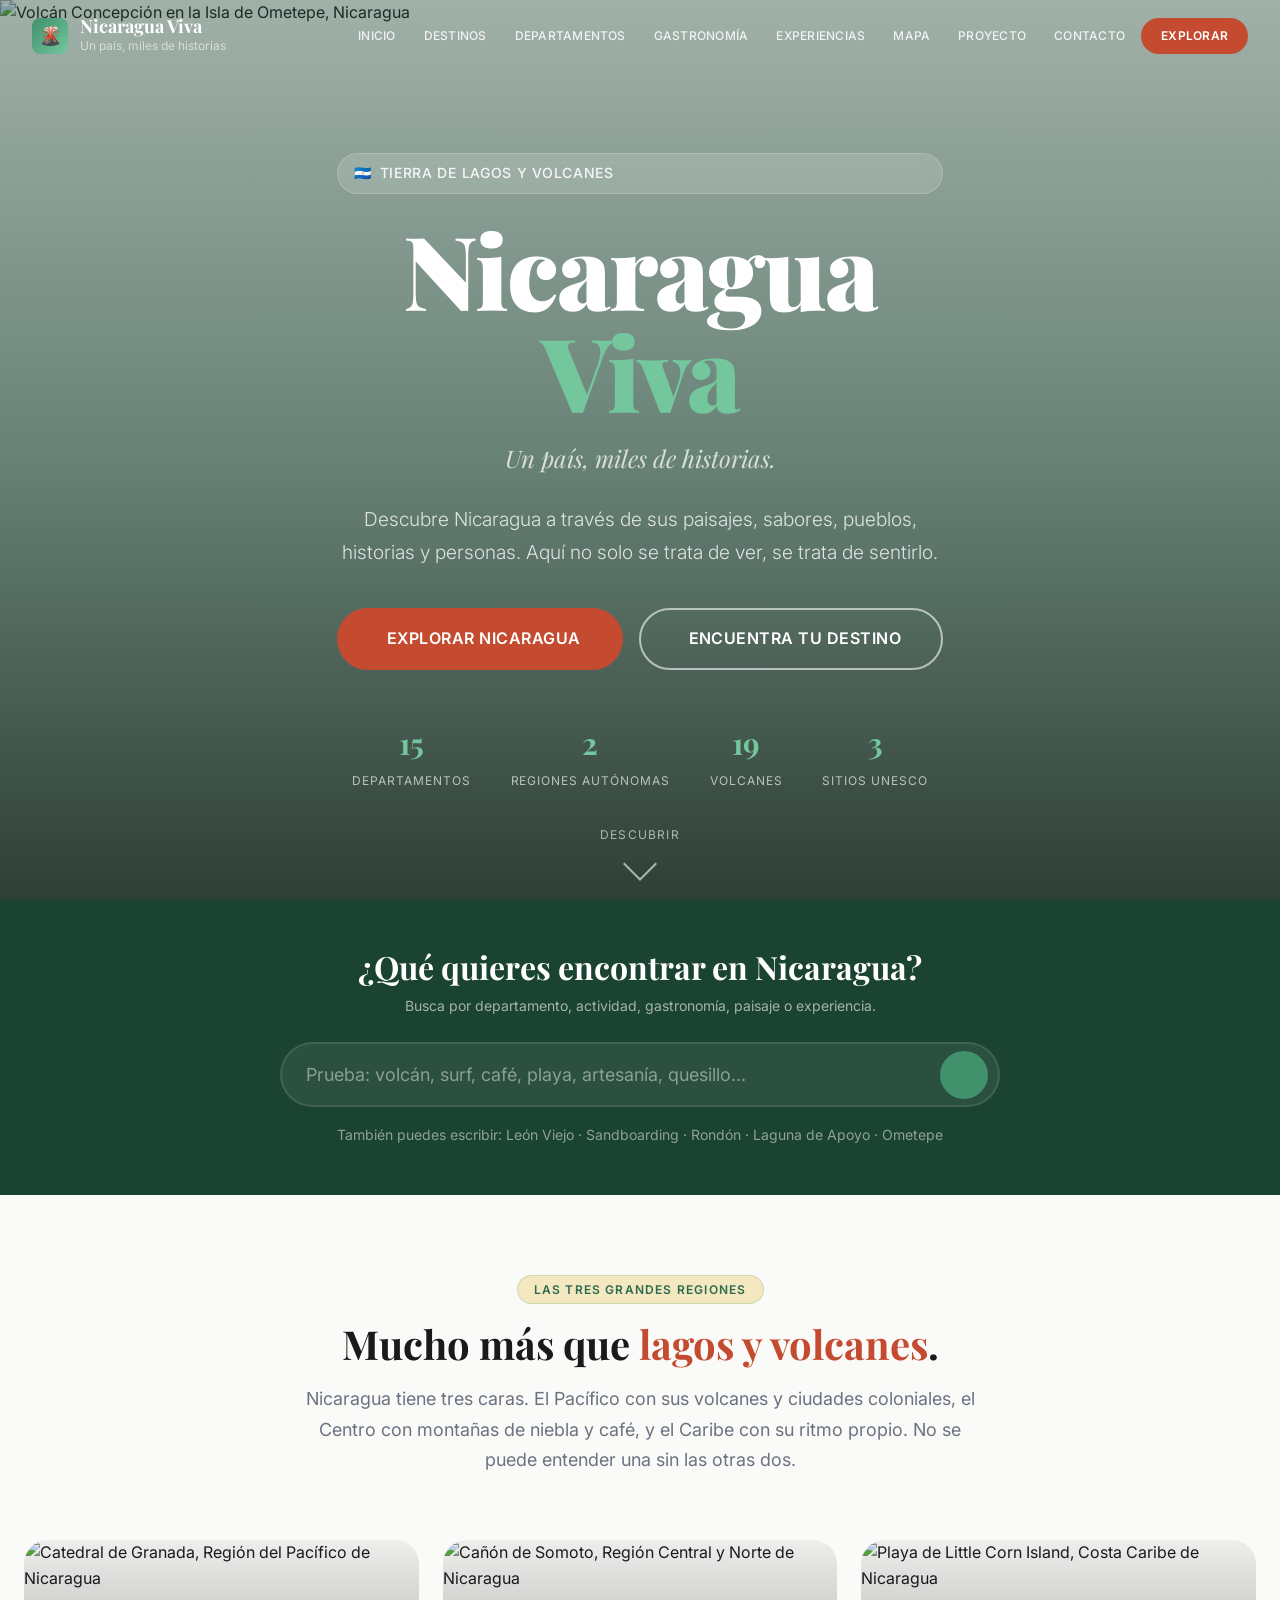
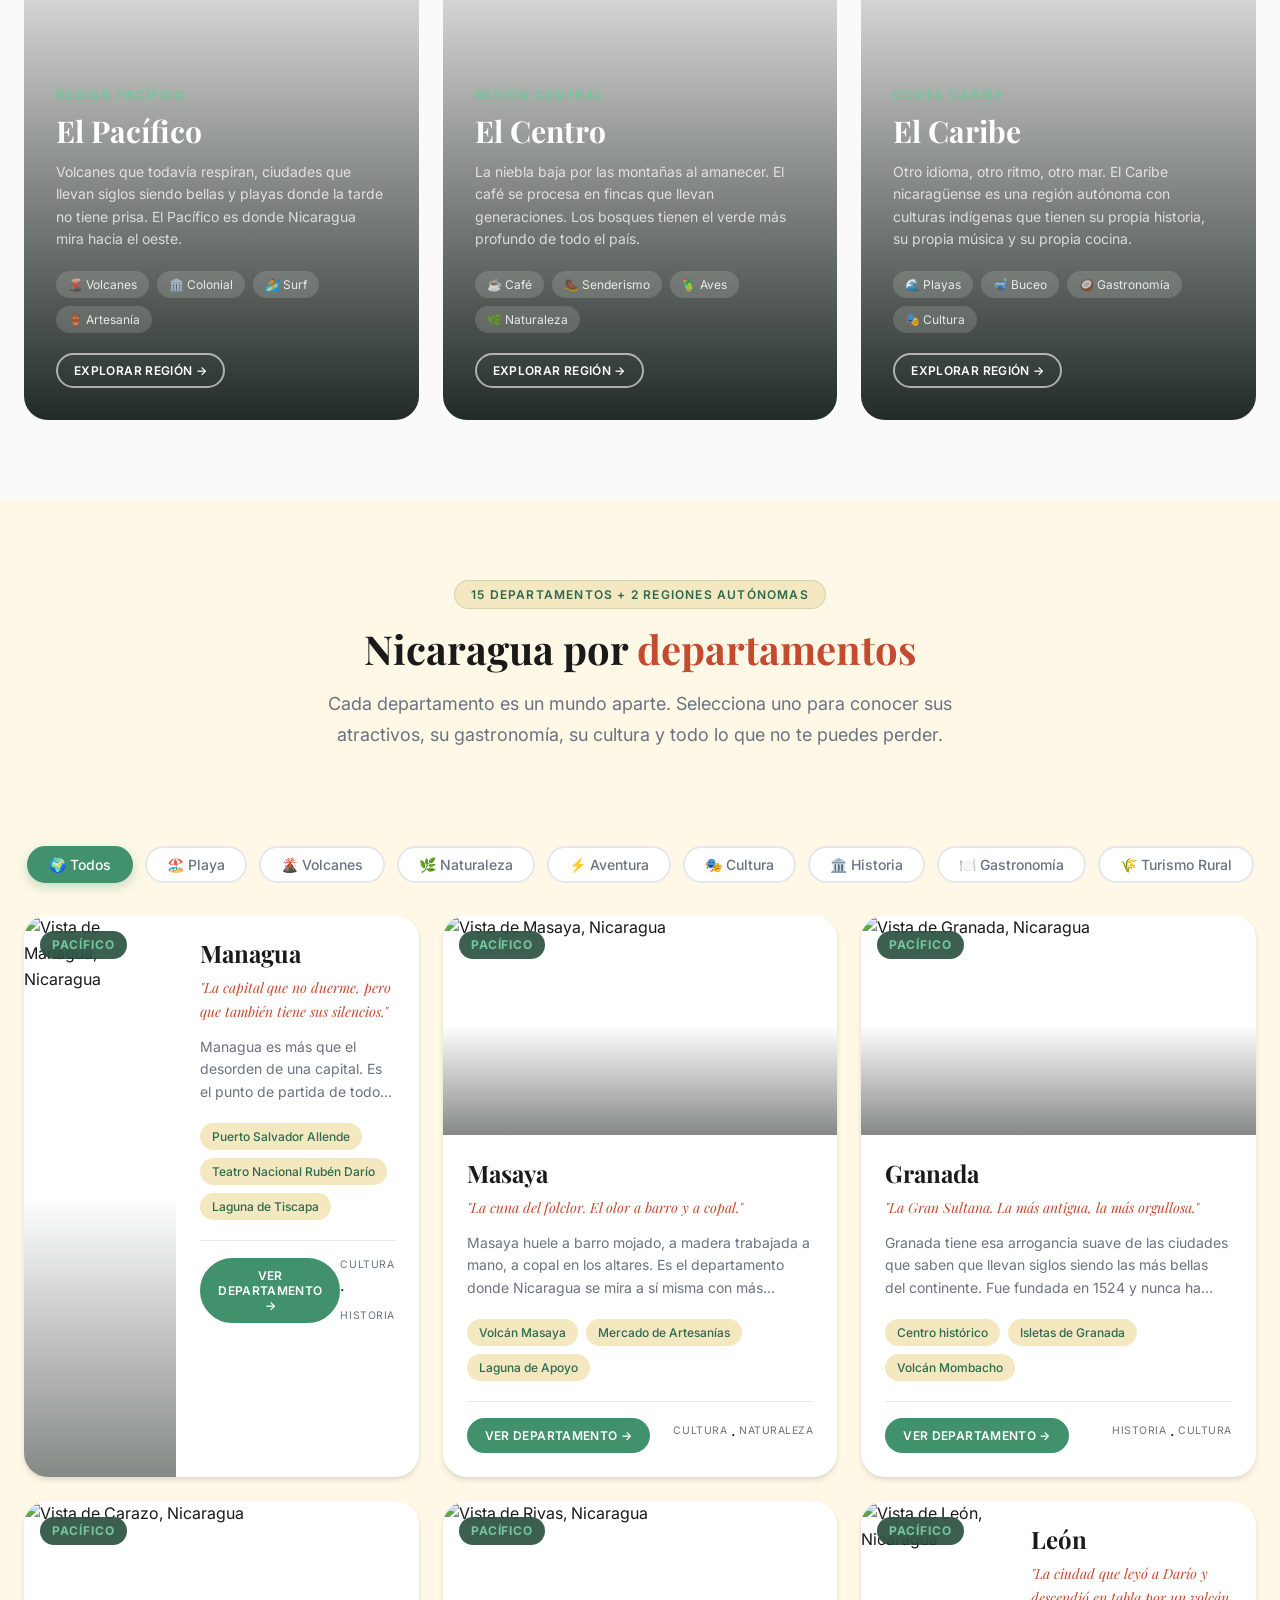
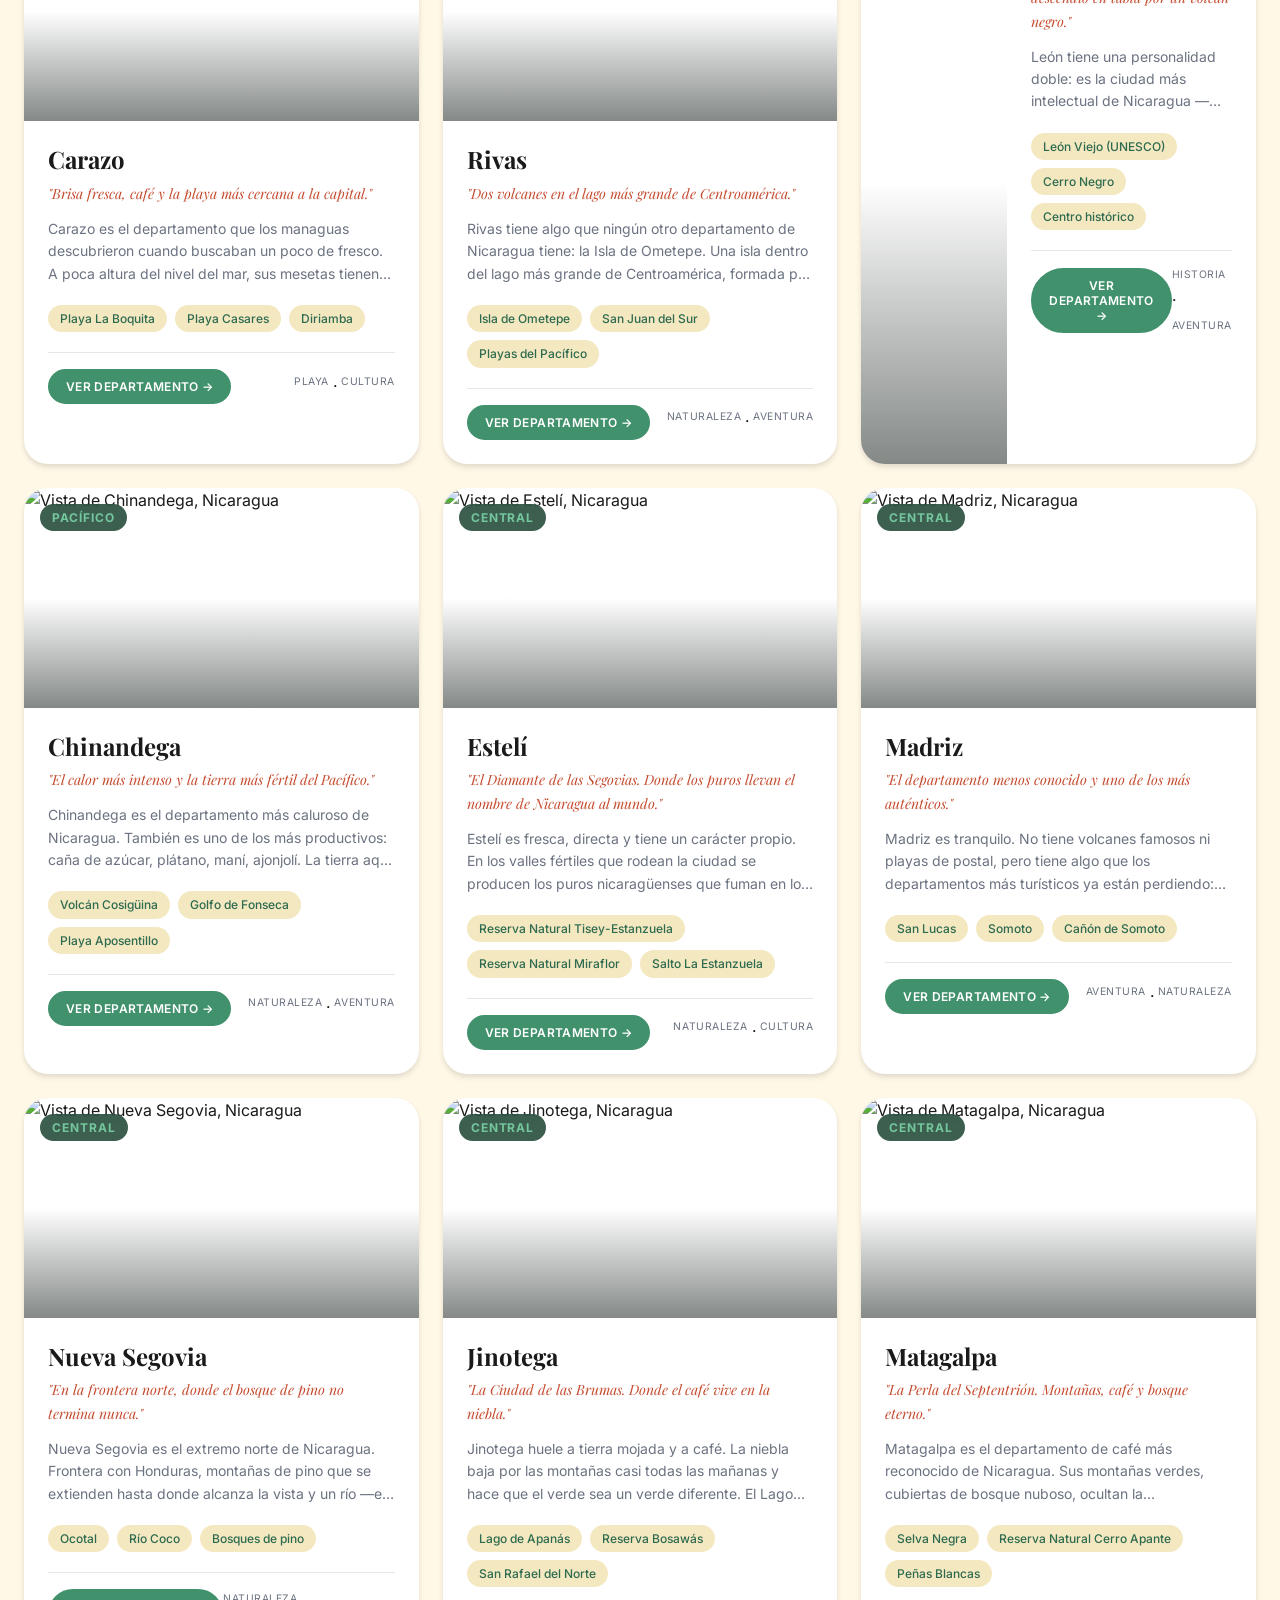
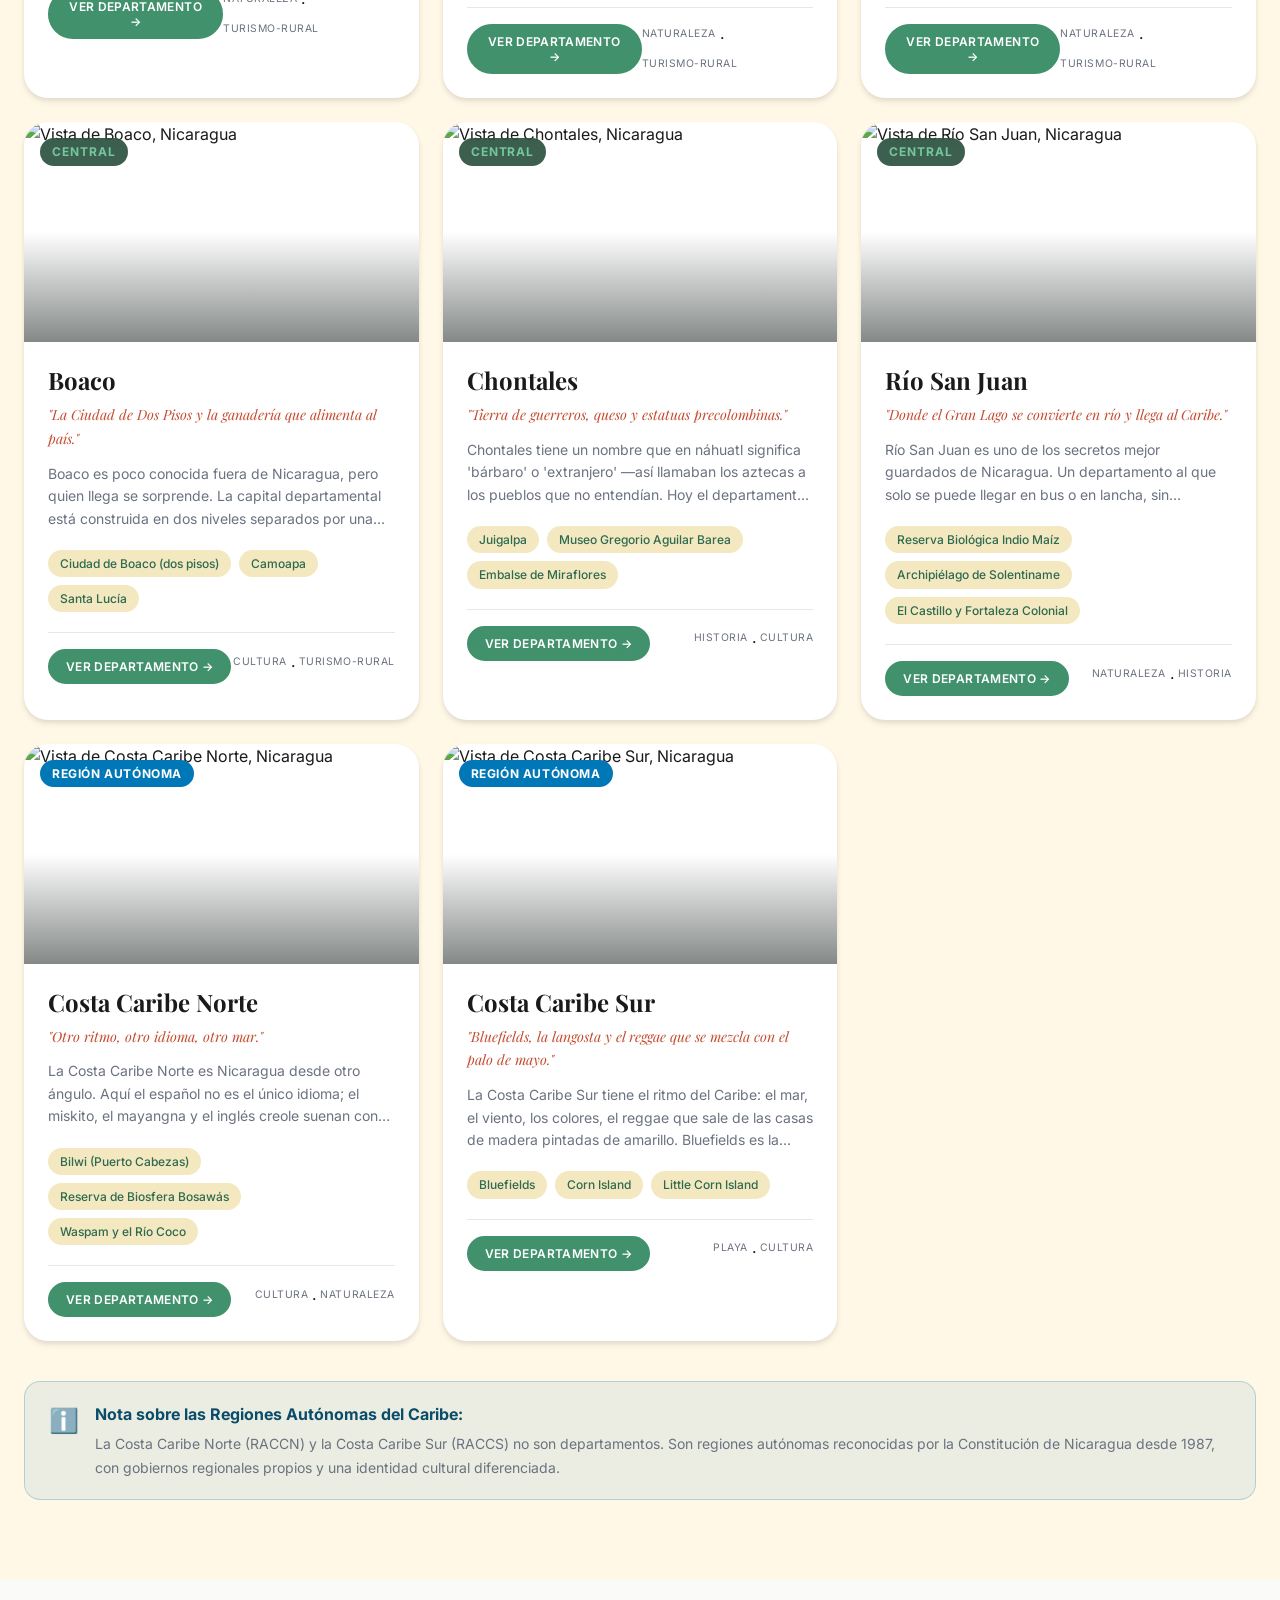
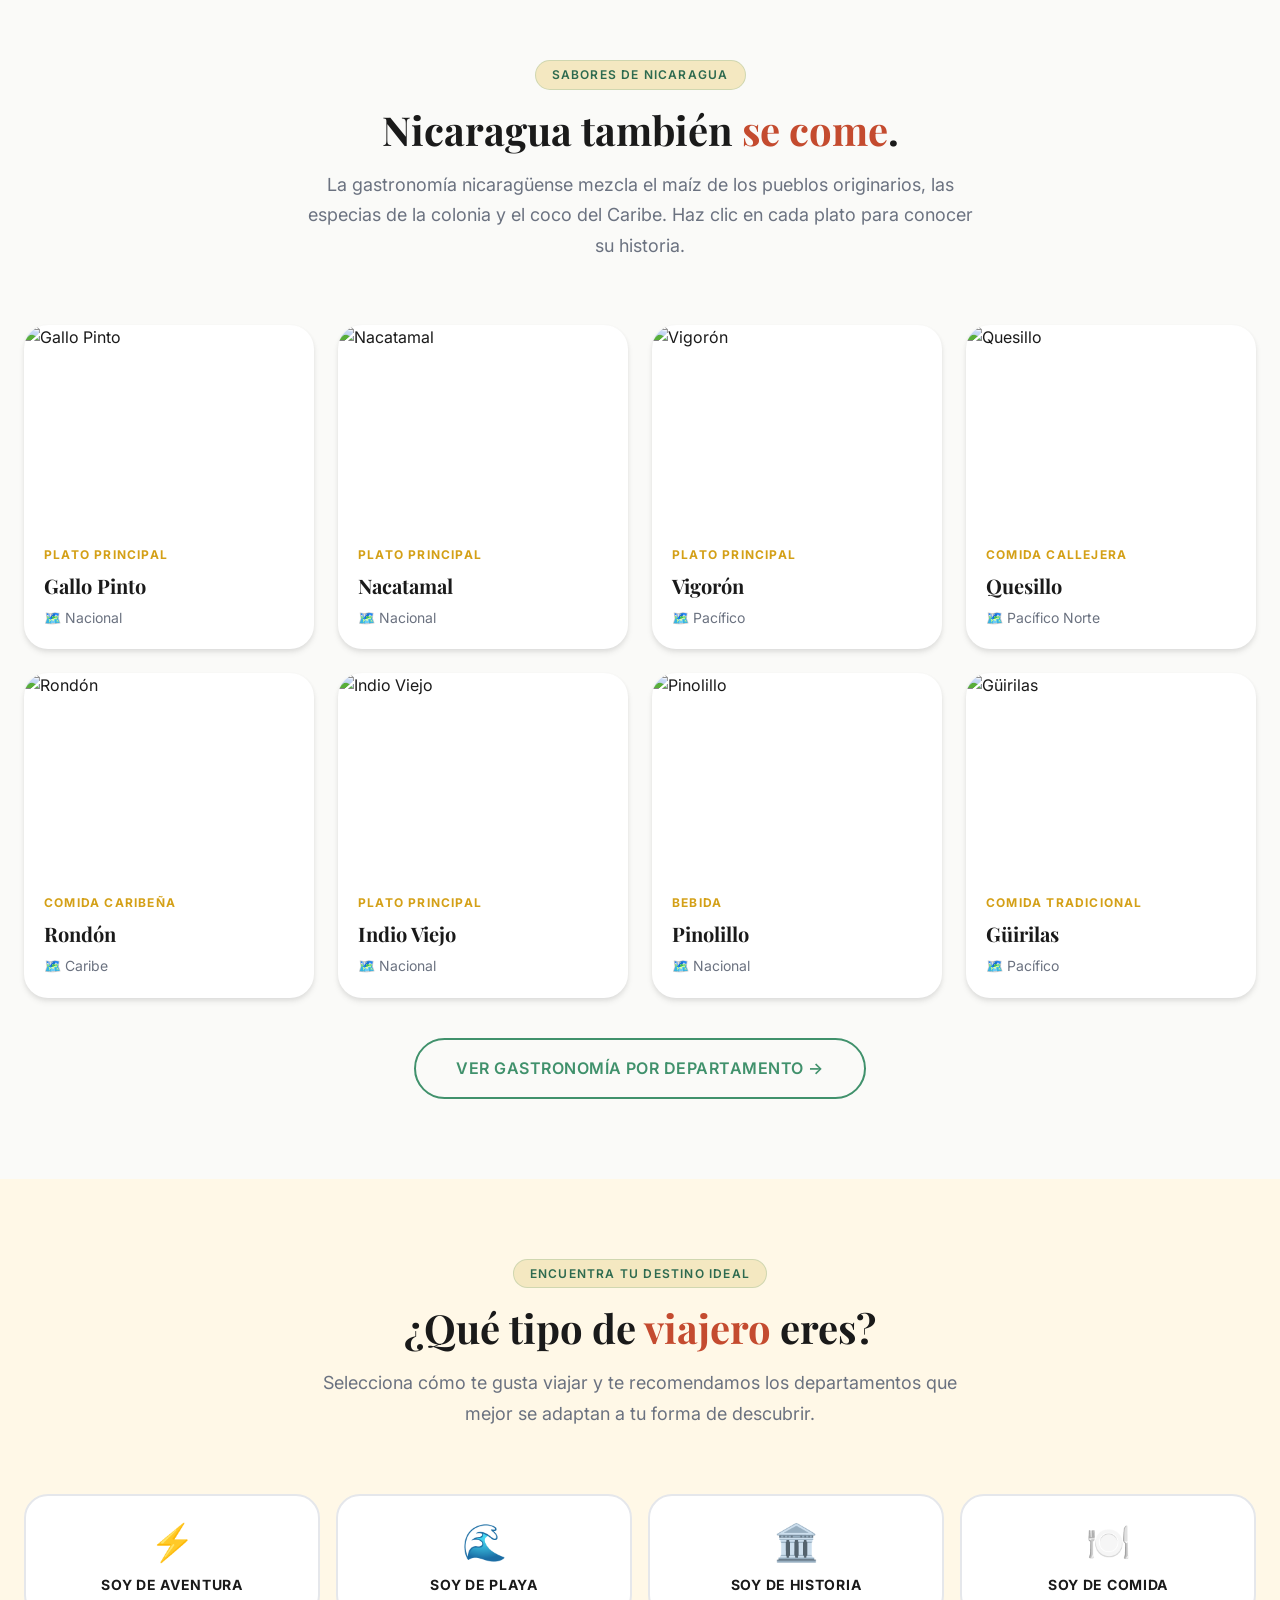
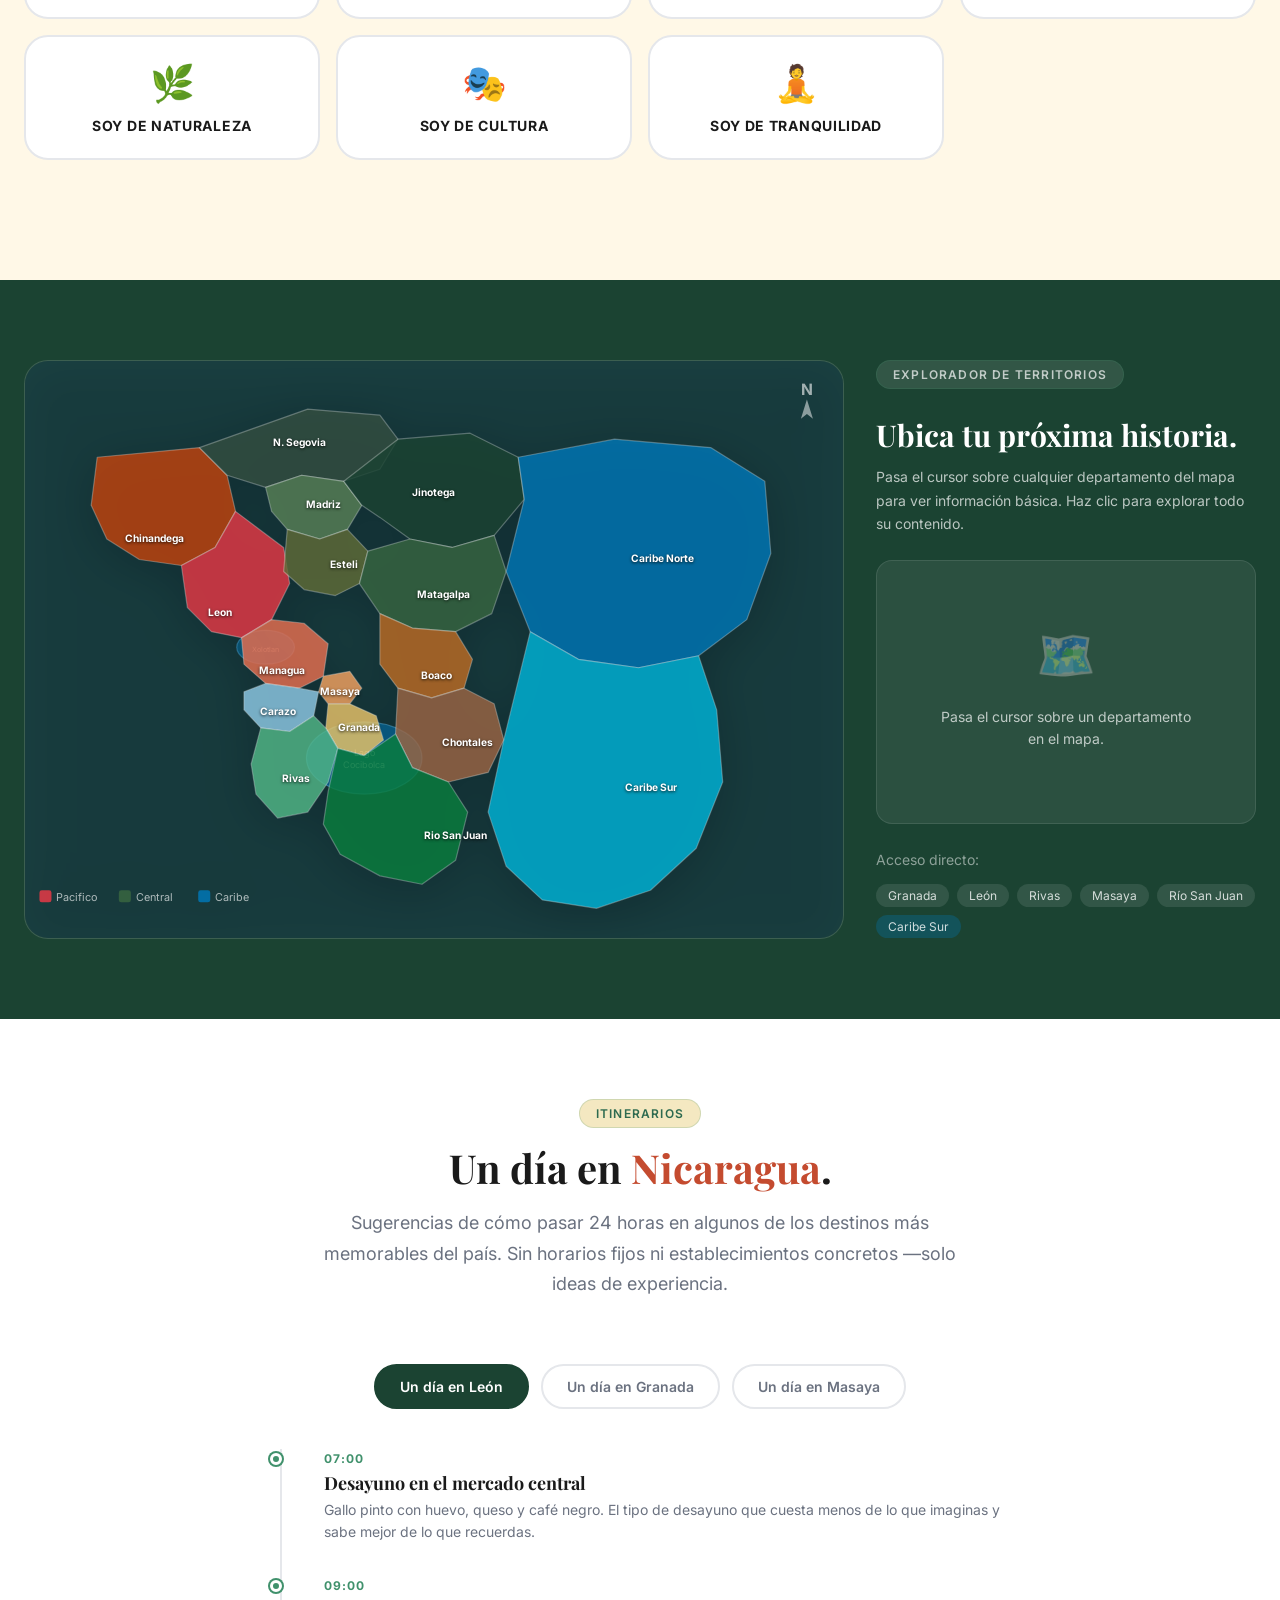
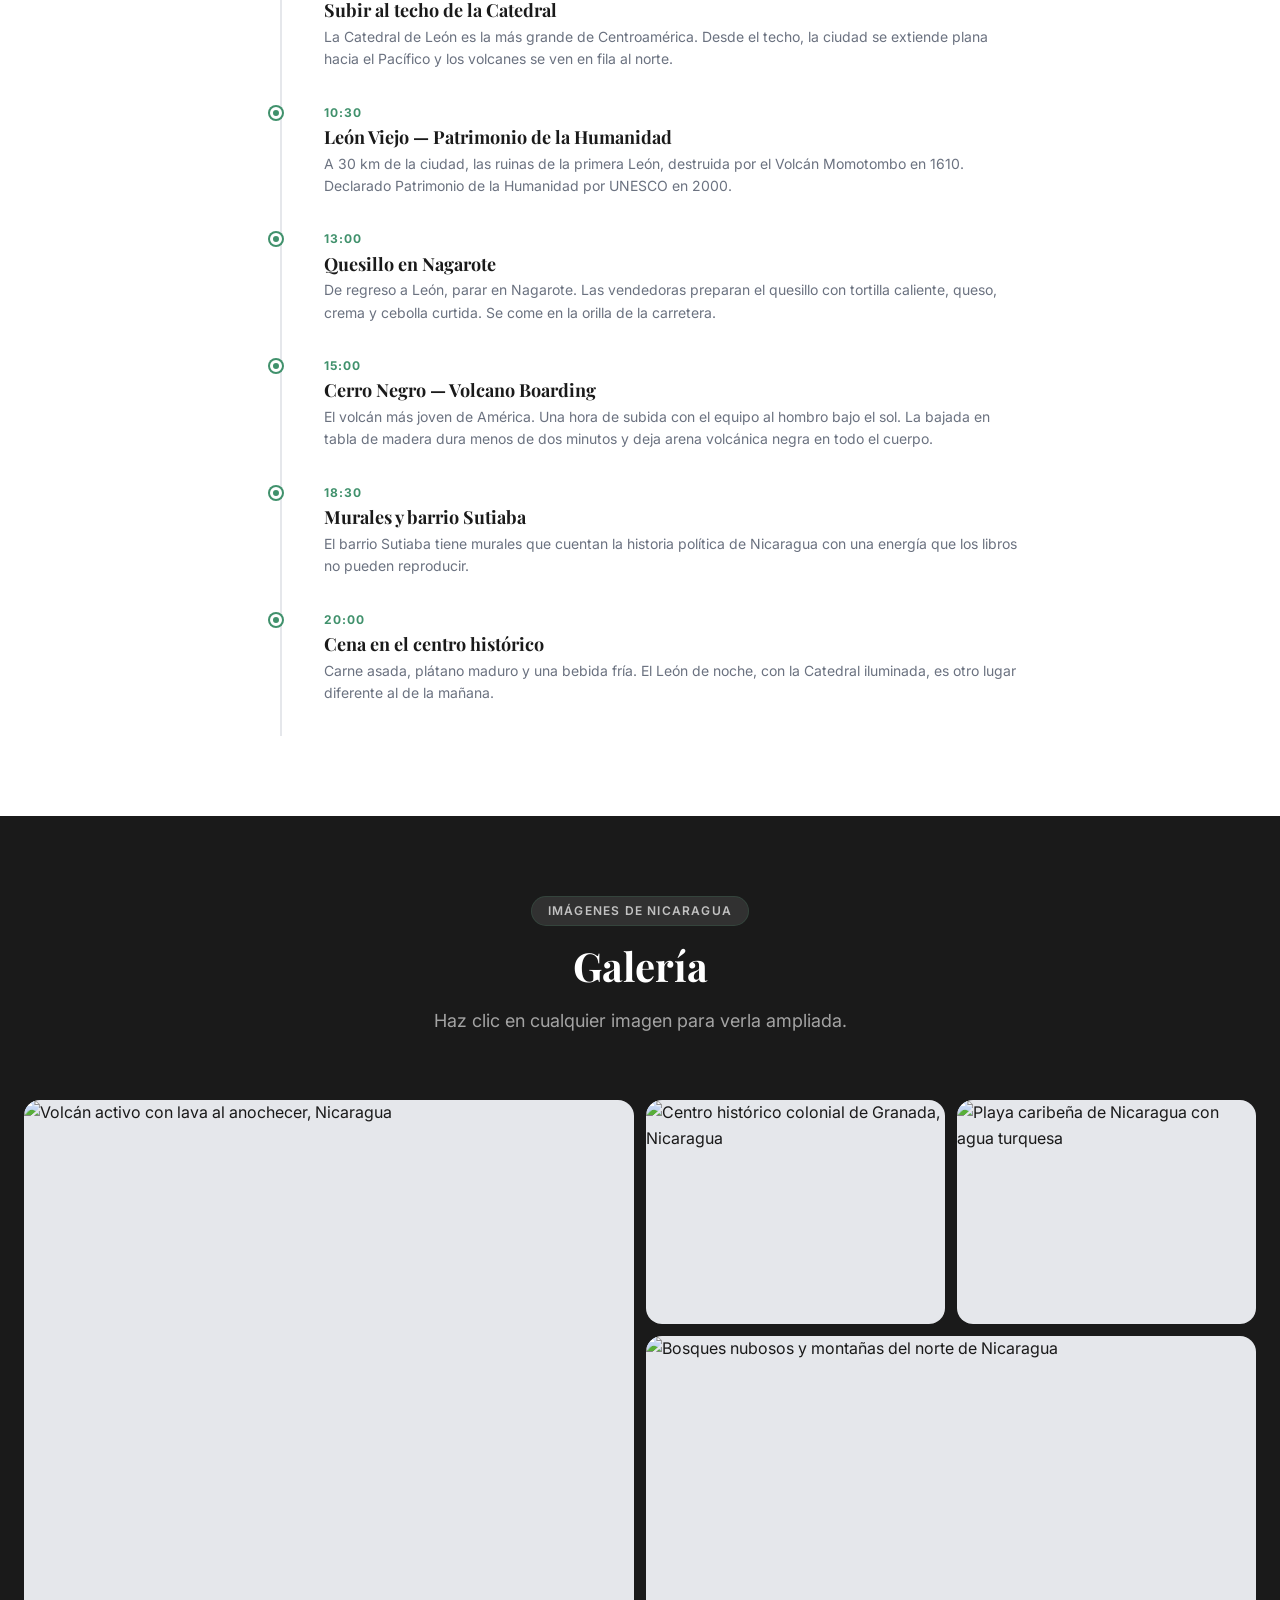
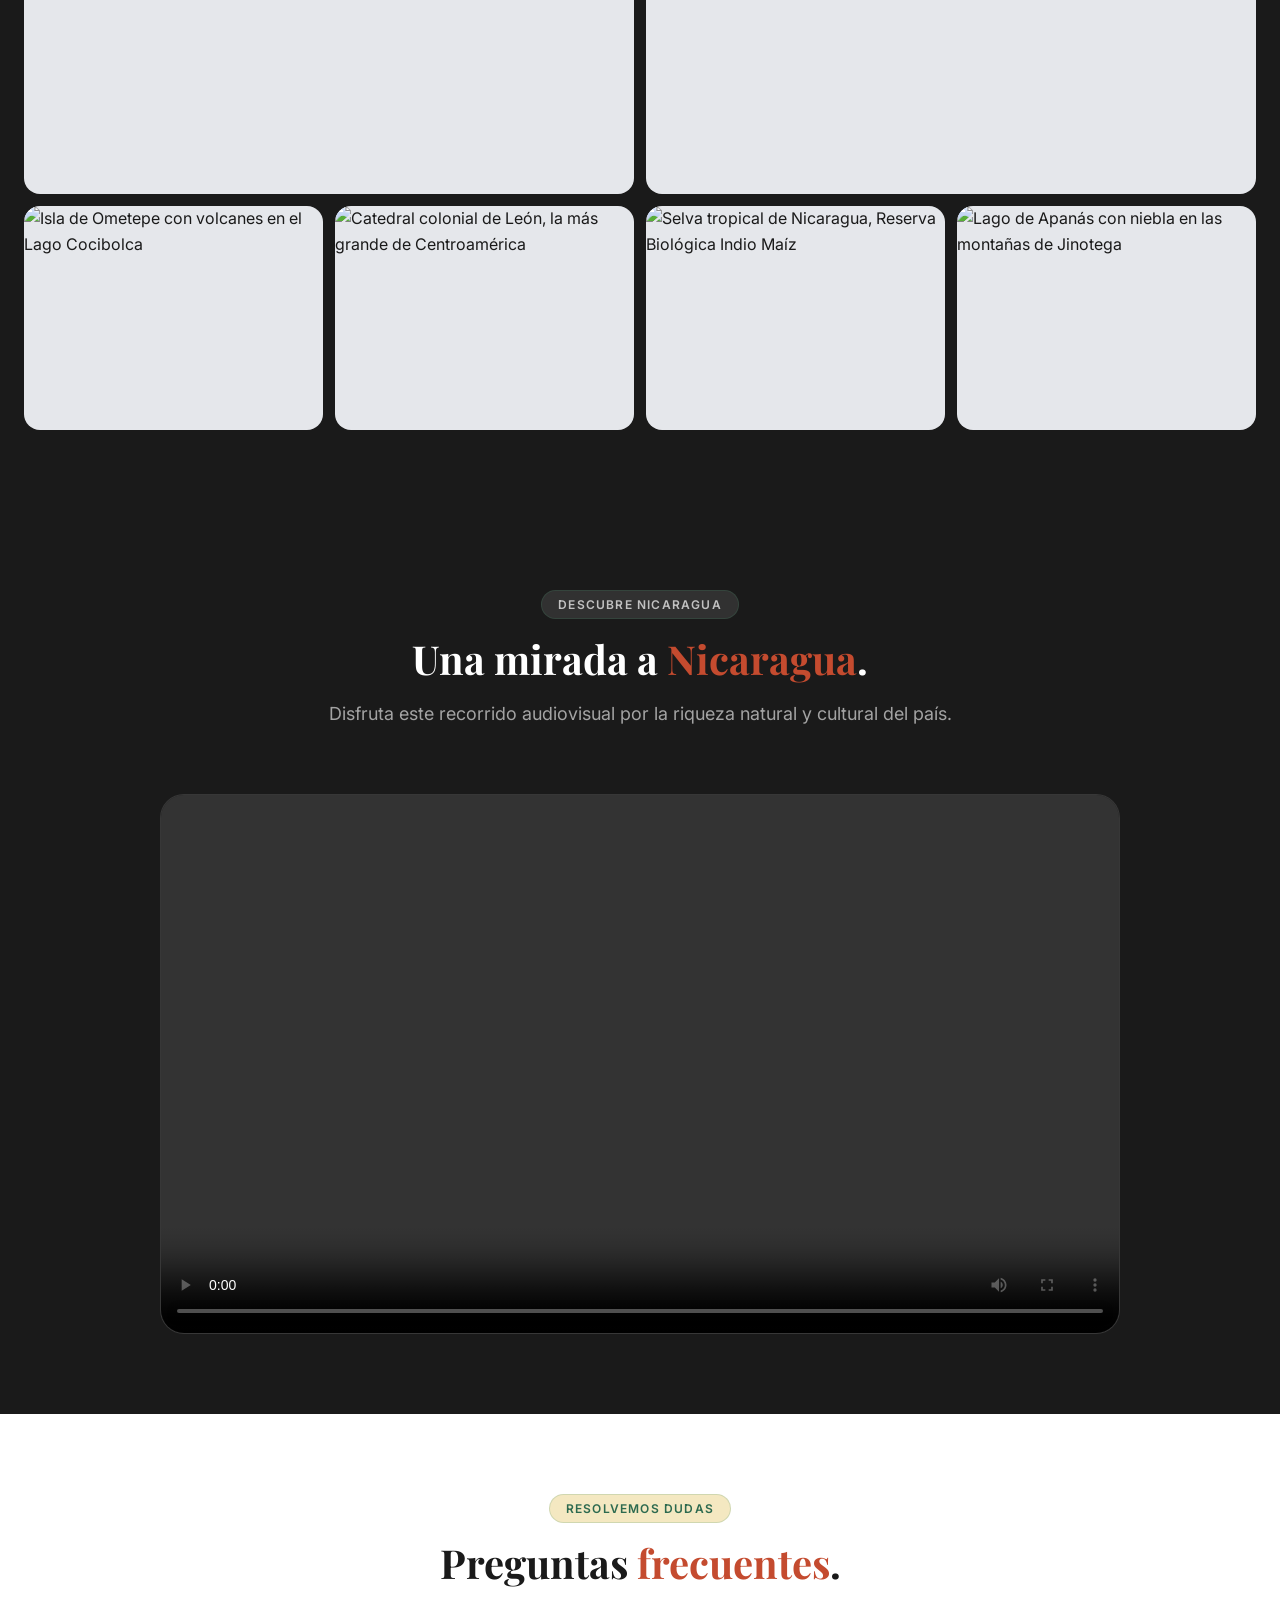
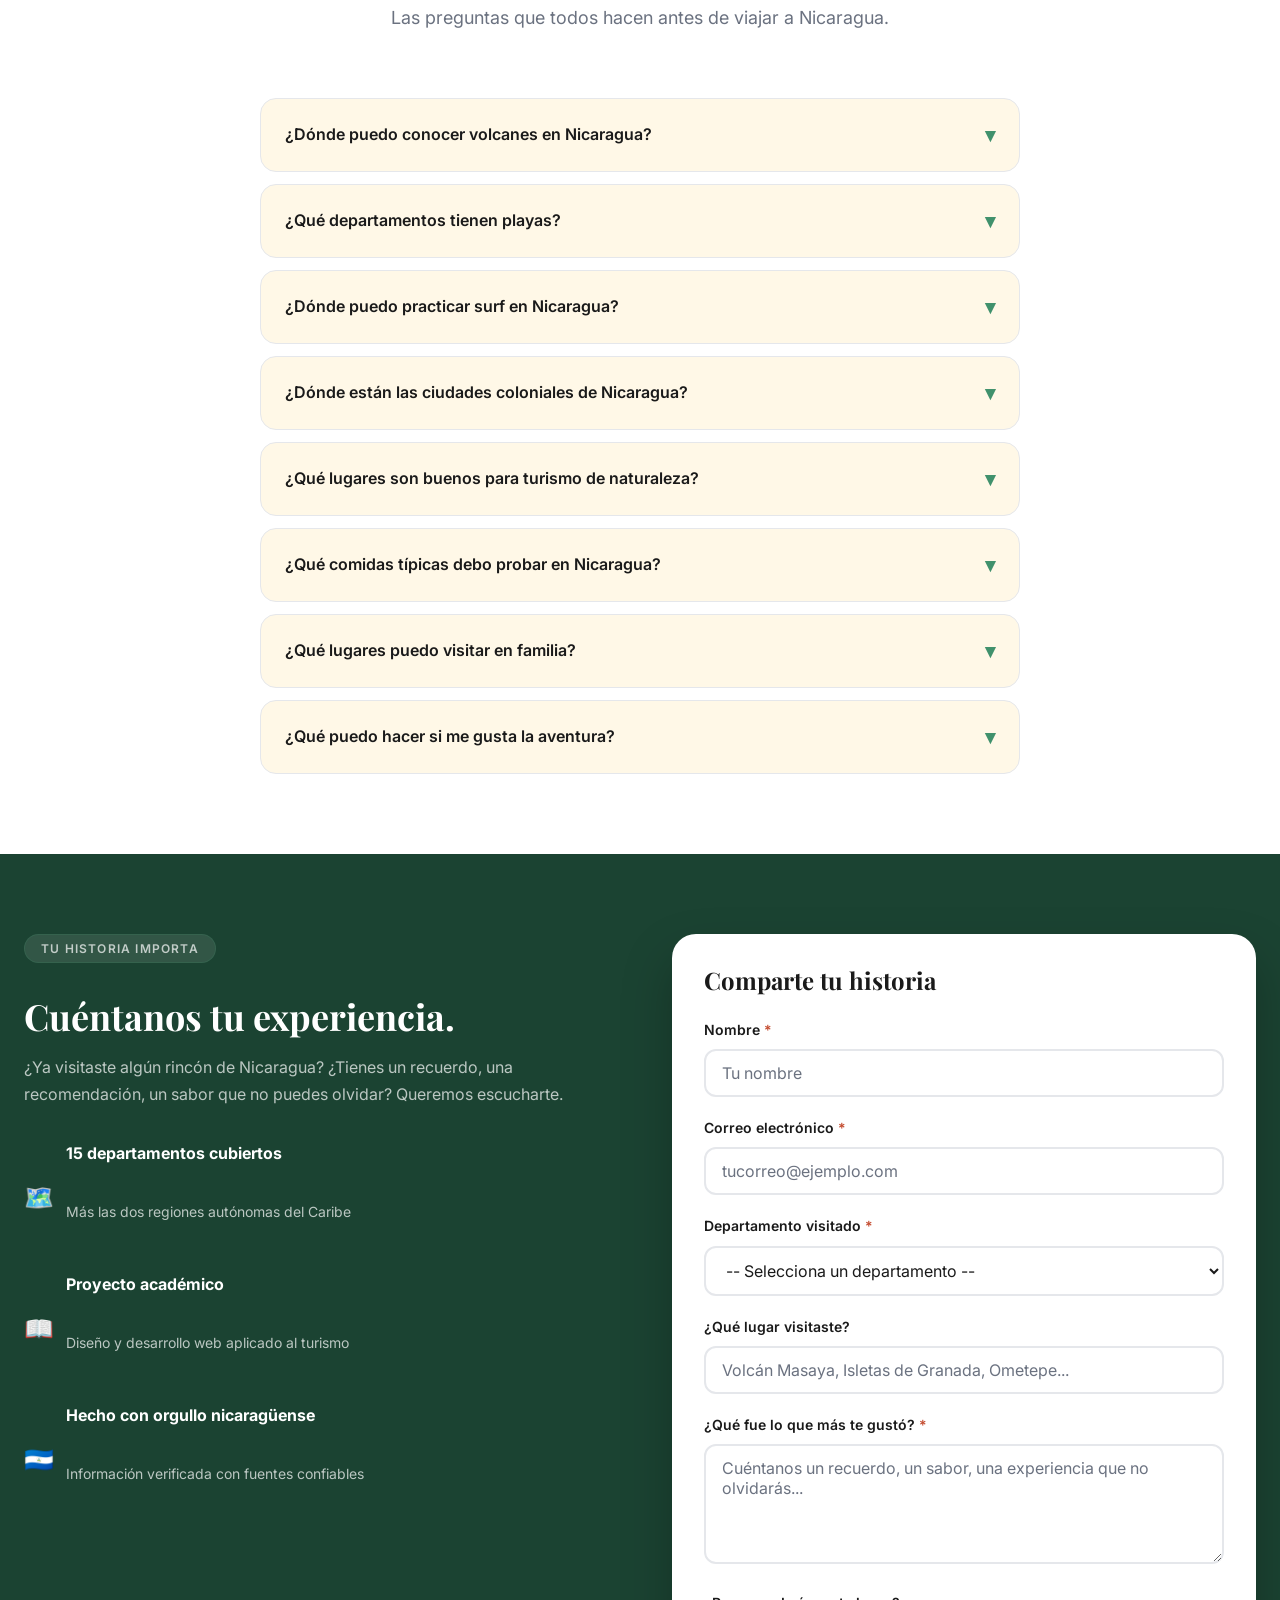
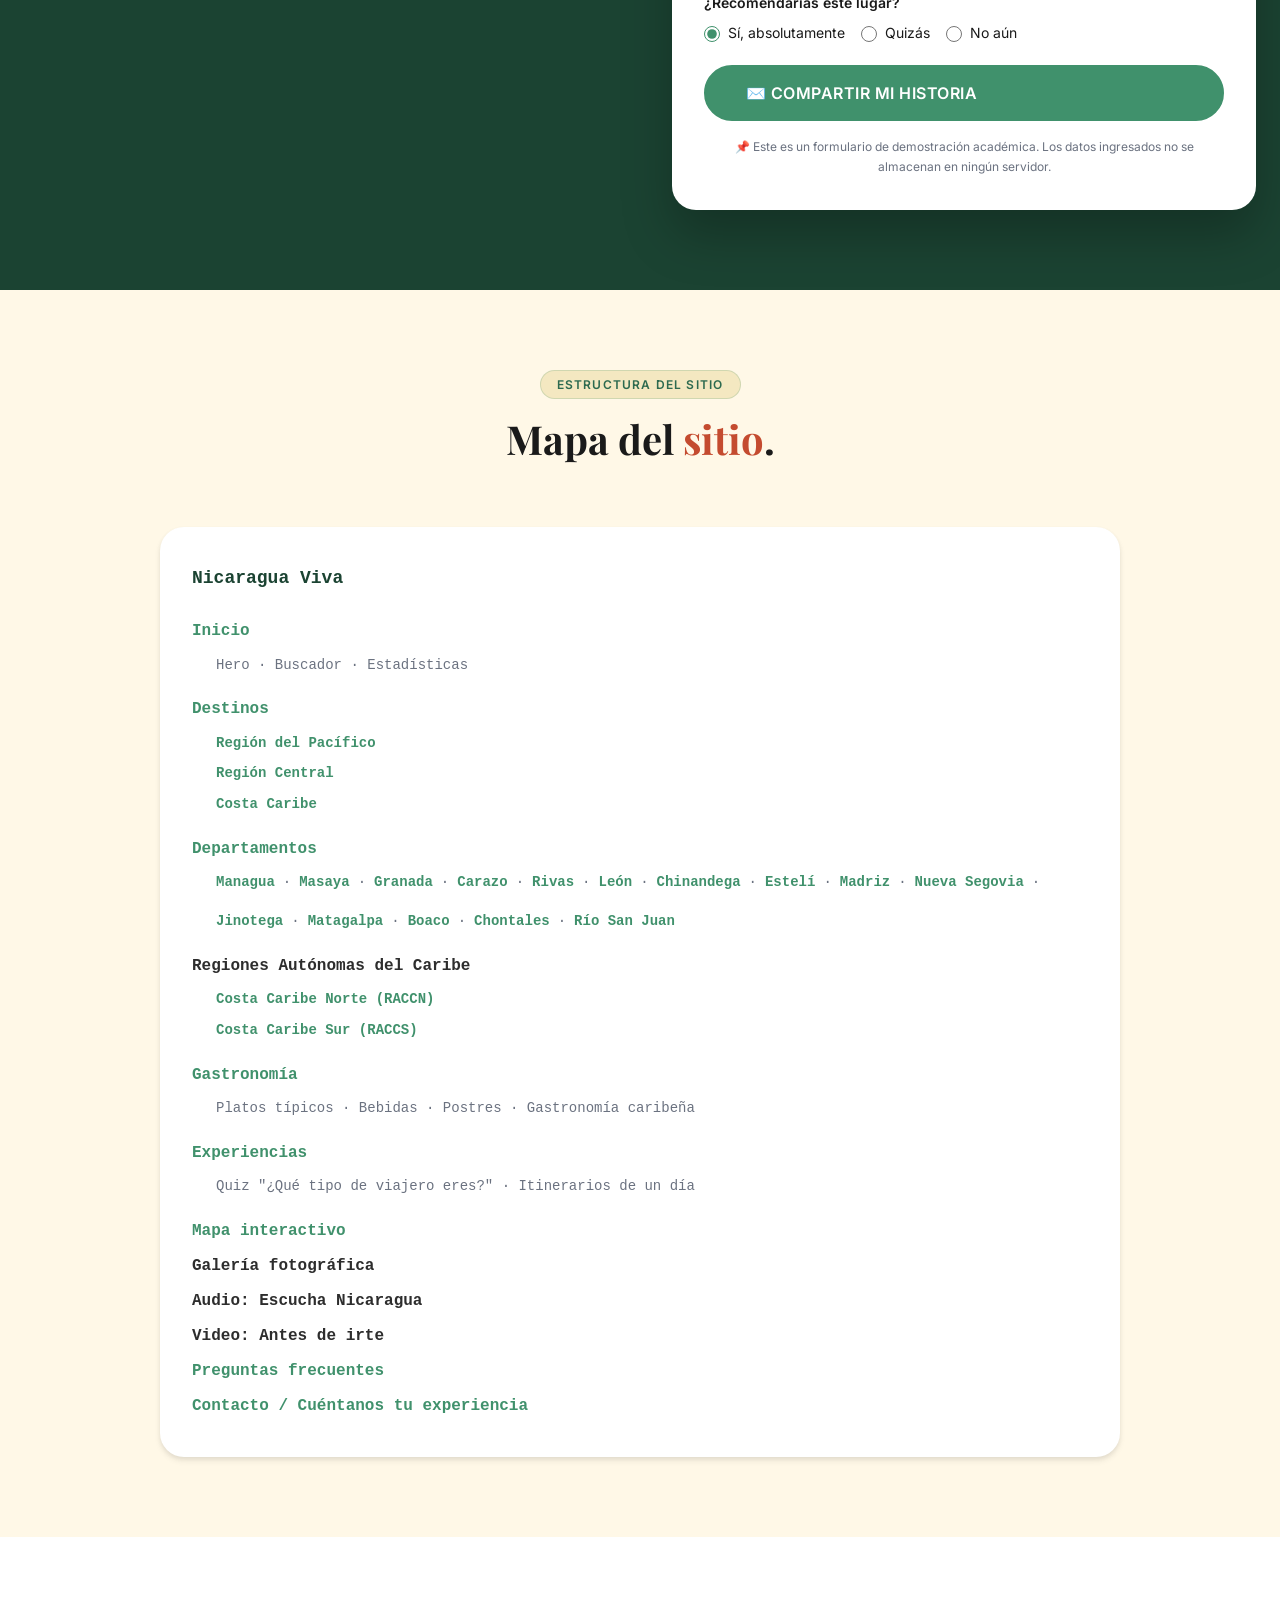
==== commit 0dde5eba: "Agregar video de Nicaragua" ====
--- a/index.html
+++ b/index.html
@@ -746,8 +746,26 @@
       </div>
     </section>
 
-
-
+    <!-- ============================================================
+         SECCIÓN 11: VIDEO
+         ============================================================ -->
+    <section class="video-section" aria-label="Video sobre Nicaragua">
+      <div class="container">
+        <div class="section-header" style="color:white">
+          <span class="section-badge" style="background:rgba(255,255,255,0.1);color:rgba(255,255,255,0.7)">Descubre Nicaragua</span>
+          <h2 class="section-title" style="color:white" data-animate>Una mirada a <em>Nicaragua</em>.</h2>
+          <p class="section-desc" style="color:rgba(255,255,255,0.6)" data-animate>
+            Disfruta este recorrido audiovisual por la riqueza natural y cultural del país.
+          </p>
+        </div>
+        <div class="video-wrapper">
+          <video controls preload="metadata" aria-label="Video sobre Nicaragua">
+            <source src="videooooooooAM.mp4" type="video/mp4">
+            Tu navegador no admite la reproducción de video.
+          </video>
+        </div>
+      </div>
+    </section>
 
     <!-- ============================================================
          SECCIÓN 13: FAQ
--- a/css/styles.css
+++ b/css/styles.css
@@ -1988,10 +1988,12 @@
   border: 1px solid rgba(255,255,255,0.1);
 }
 
-.video-wrapper iframe {
+.video-wrapper iframe,
+.video-wrapper video {
   width: 100%;
   height: 100%;
   border: none;
+  object-fit: cover;
 }
 
 /* ============================================
